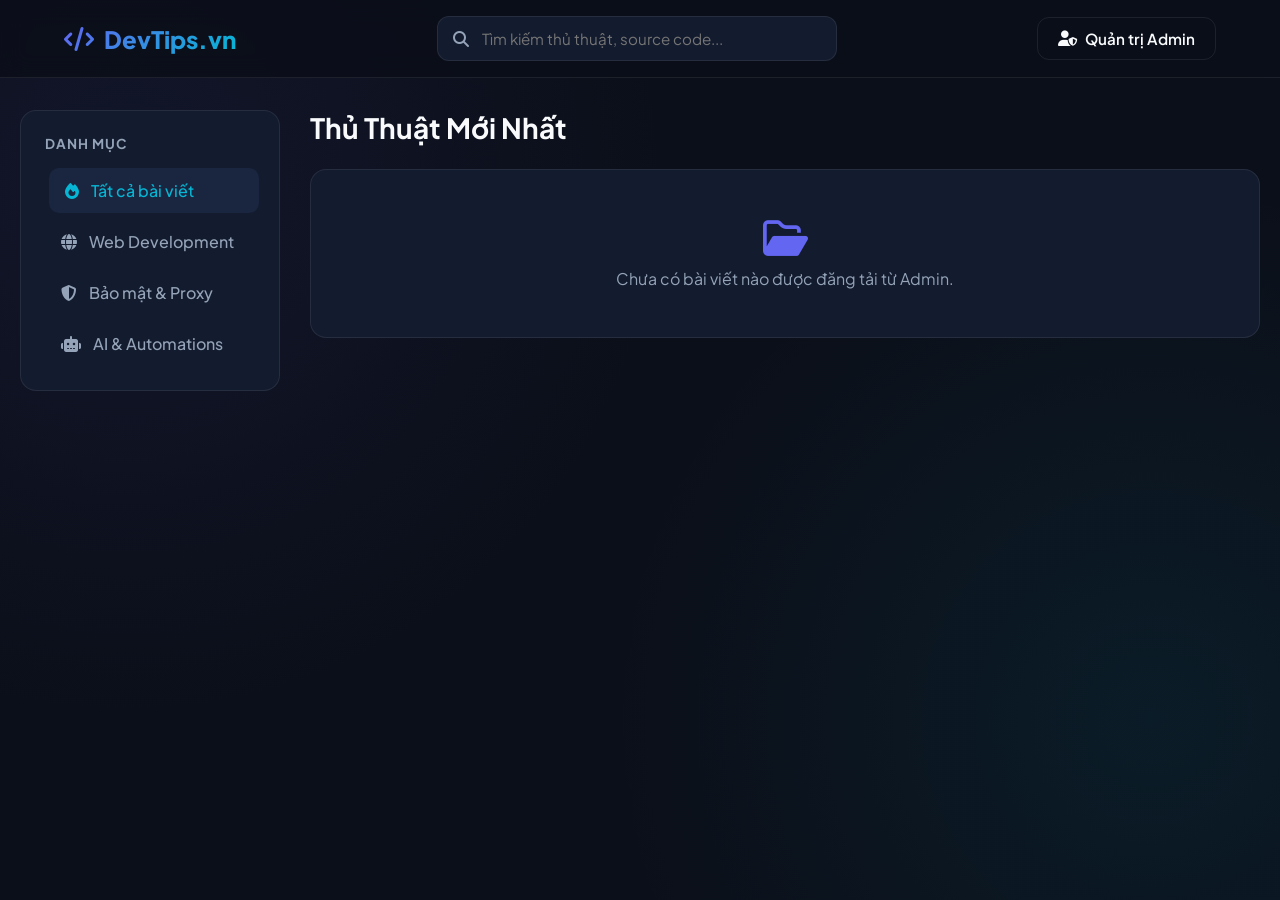
==== index.html @ 9ee3036c "Update index.html" ====
<!DOCTYPE html>
<html lang="vi">
<head>
    <meta charset="UTF-8">
    <meta name="viewport" content="width=device-width, initial-scale=1.0">
    <title>DevTips - Cộng Đồng Chia Sẻ Thủ Thuật & Code</title>
    <!-- Google Fonts -->
    <link href="https://fonts.googleapis.com/css2?family=Plus+Jakarta+Sans:wght@300;400;500;600;700;800&display=swap" rel="stylesheet">
    <!-- FontAwesome Icons -->
    <link rel="stylesheet" href="https://cdnjs.cloudflare.com/ajax/libs/font-awesome/6.4.0/css/all.min.css">
    
    <style>
        :root {
            --bg-color: #0b0f19;
            --surface-color: #131b2e;
            --surface-hover: #1a2540;
            --primary-color: #6366f1;
            --primary-hover: #4f46e5;
            --accent-color: #06b6d4;
            --text-main: #f8fafc;
            --text-muted: #94a3b8;
            --border-color: rgba(255, 255, 255, 0.08);
            --shadow-glow: 0 0 25px rgba(99, 102, 241, 0.2);
            --transition: all 0.3s cubic-bezier(0.4, 0, 0.2, 1);
        }

        * {
            margin: 0;
            padding: 0;
            box-sizing: border-box;
            font-family: 'Plus Jakarta Sans', sans-serif;
        }

        body {
            background-color: var(--bg-color);
            color: var(--text-main);
            min-height: 100vh;
            overflow-x: hidden;
            background-image: 
                radial-gradient(circle at 10% 20%, rgba(99, 102, 241, 0.08) 0%, transparent 40%),
                radial-gradient(circle at 90% 80%, rgba(6, 182, 212, 0.08) 0%, transparent 40%);
        }

        header {
            position: sticky;
            top: 0;
            z-index: 100;
            background: rgba(11, 15, 25, 0.85);
            backdrop-filter: blur(12px);
            border-bottom: 1px solid var(--border-color);
            padding: 1rem 5%;
            display: flex;
            justify-content: space-between;
            align-items: center;
        }

        .logo {
            display: flex;
            align-items: center;
            gap: 10px;
            font-size: 1.5rem;
            font-weight: 800;
            background: linear-gradient(135deg, var(--primary-color), var(--accent-color));
            -webkit-background-clip: text;
            -webkit-text-fill-color: transparent;
            text-decoration: none;
        }

        .search-bar {
            position: relative;
            width: 400px;
        }

        .search-bar input {
            width: 100%;
            background: var(--surface-color);
            border: 1px solid var(--border-color);
            padding: 0.75rem 1rem 0.75rem 2.75rem;
            border-radius: 12px;
            color: var(--text-main);
            font-size: 0.95rem;
            outline: none;
            transition: var(--transition);
        }

        .search-bar input:focus {
            border-color: var(--primary-color);
            box-shadow: var(--shadow-glow);
        }

        .search-bar i {
            position: absolute;
            left: 1rem;
            top: 50%;
            transform: translateY(-50%);
            color: var(--text-muted);
        }

        .nav-actions {
            display: flex;
            gap: 15px;
            align-items: center;
        }

        .btn {
            display: inline-flex;
            align-items: center;
            gap: 8px;
            padding: 0.7rem 1.25rem;
            border-radius: 12px;
            font-weight: 600;
            font-size: 0.95rem;
            cursor: pointer;
            border: none;
            transition: var(--transition);
            text-decoration: none;
        }

        .btn-primary {
            background: linear-gradient(135deg, var(--primary-color), var(--primary-hover));
            color: white;
            box-shadow: 0 4px 15px rgba(99, 102, 241, 0.4);
        }

        .btn-primary:hover {
            transform: translateY(-2px);
            box-shadow: 0 6px 20px rgba(99, 102, 241, 0.6);
        }

        .btn-outline {
            background: transparent;
            border: 1px solid var(--border-color);
            color: var(--text-main);
        }

        .btn-outline:hover {
            background: var(--surface-hover);
            border-color: var(--text-muted);
        }

        .container {
            max-width: 1280px;
            margin: 2rem auto;
            padding: 0 20px;
            display: grid;
            grid-template-columns: 260px 1fr;
            gap: 30px;
        }

        @media (max-width: 900px) {
            .container { grid-template-columns: 1fr; }
            .sidebar, .search-bar { display: none; }
        }

        .sidebar {
            background: var(--surface-color);
            border: 1px solid var(--border-color);
            border-radius: 16px;
            padding: 1.5rem;
            height: fit-content;
            position: sticky;
            top: 5rem;
        }

        .sidebar h3 {
            font-size: 0.85rem;
            text-transform: uppercase;
            letter-spacing: 1px;
            color: var(--text-muted);
            margin-bottom: 1rem;
        }

        .category-list {
            list-style: none;
            display: flex;
            flex-direction: column;
            gap: 6px;
        }

        .category-item a {
            display: flex;
            align-items: center;
            gap: 12px;
            padding: 0.75rem 1rem;
            border-radius: 10px;
            color: var(--text-muted);
            text-decoration: none;
            font-weight: 500;
            transition: var(--transition);
        }

        .category-item a:hover, .category-item.active a {
            background: var(--surface-hover);
            color: var(--text-main);
            transform: translateX(4px);
        }

        .category-item.active a {
            color: var(--accent-color);
        }

        .feed-header h1 {
            font-size: 1.75rem;
            font-weight: 700;
            margin-bottom: 1.5rem;
        }

        .post-list {
            display: flex;
            flex-direction: column;
            gap: 16px;
        }

        .post-card {
            background: var(--surface-color);
            border: 1px solid var(--border-color);
            border-radius: 16px;
            padding: 1.5rem;
            cursor: pointer;
            transition: var(--transition);
            position: relative;
            overflow: hidden;
        }

        .post-card::before {
            content: '';
            position: absolute;
            left: 0;
            top: 0;
            height: 100%;
            width: 4px;
            background: var(--primary-color);
            opacity: 0;
            transition: var(--transition);
        }

        .post-card:hover {
            transform: translateY(-4px);
            border-color: rgba(99, 102, 241, 0.3);
            box-shadow: 0 10px 30px rgba(0, 0, 0, 0.3);
        }

        .post-card:hover::before { opacity: 1; }

        .post-meta {
            display: flex;
            align-items: center;
            gap: 12px;
            margin-bottom: 12px;
        }

        .author-avatar {
            width: 38px;
            height: 38px;
            border-radius: 50%;
            background: var(--surface-hover);
            display: flex;
            align-items: center;
            justify-content: center;
            color: var(--primary-color);
            font-weight: 700;
            border: 1px solid var(--border-color);
        }

        .author-info h4 { font-size: 0.95rem; font-weight: 600; }
        .post-time { font-size: 0.8rem; color: var(--text-muted); }

        .post-title {
            font-size: 1.25rem;
            font-weight: 700;
            margin-bottom: 8px;
            color: var(--text-main);
            transition: var(--transition);
        }

        .post-card:hover .post-title { color: var(--accent-color); }

        .post-snippet {
            color: var(--text-muted);
            font-size: 0.95rem;
            line-height: 1.6;
            margin-bottom: 1rem;
        }

        .post-tags {
            display: flex;
            gap: 8px;
            flex-wrap: wrap;
            margin-bottom: 1rem;
        }

        .tag {
            background: rgba(99, 102, 241, 0.1);
            color: var(--primary-color);
            padding: 4px 10px;
            border-radius: 6px;
            font-size: 0.8rem;
            font-weight: 600;
        }

        .post-stats {
            display: flex;
            gap: 20px;
            border-top: 1px solid var(--border-color);
            padding-top: 1rem;
            color: var(--text-muted);
            font-size: 0.9rem;
        }

        .post-stats span {
            display: flex;
            align-items: center;
            gap: 6px;
        }

        /* MODAL CHI TIẾT & BÌNH LUẬN */
        .modal-overlay {
            position: fixed;
            top: 0; left: 0; width: 100%; height: 100%;
            background: rgba(0, 0, 0, 0.7);
            backdrop-filter: blur(8px);
            display: flex;
            justify-content: center;
            align-items: center;
            z-index: 1000;
            opacity: 0; visibility: hidden;
            transition: all 0.3s ease;
        }

        .modal-overlay.active { opacity: 1; visibility: visible; }

        .modal-container {
            background: var(--surface-color);
            border: 1px solid var(--border-color);
            width: 90%; max-width: 700px;
            border-radius: 20px; padding: 2rem;
            transform: scale(0.9) translateY(20px);
            transition: all 0.3s cubic-bezier(0.175, 0.885, 0.32, 1.275);
            max-height: 90vh; overflow-y: auto;
            position: relative;
            box-shadow: 0 25px 50px rgba(0, 0, 0, 0.5);
        }

        .modal-overlay.active .modal-container { transform: scale(1) translateY(0); }

        .modal-close {
            position: absolute; top: 1.5rem; right: 1.5rem;
            background: var(--surface-hover); border: none;
            color: var(--text-muted); width: 36px; height: 36px;
            border-radius: 50%; cursor: pointer;
            display: flex; align-items: center; justify-content: center;
            font-size: 1.1rem; transition: var(--transition);
        }

        .modal-close:hover { background: #ef4444; color: white; }

        .modal-title { font-size: 1.5rem; font-weight: 700; margin-bottom: 1rem; }

        .modal-body-content {
            color: var(--text-muted);
            line-height: 1.8; margin: 1.5rem 0;
            font-size: 1rem; white-space: pre-line;
            border-bottom: 1px solid var(--border-color);
            padding-bottom: 1.5rem;
        }

        /* Nút thả tim & Thảo luận */
        .interaction-bar {
            display: flex;
            gap: 15px;
            align-items: center;
            margin-bottom: 1.5rem;
        }

        .btn-like {
            background: var(--bg-color);
            border: 1px solid var(--border-color);
            color: var(--text-muted);
            padding: 8px 16px;
            border-radius: 10px;
            cursor: pointer;
            font-weight: 600;
            display: flex;
            align-items: center;
            gap: 8px;
            transition: var(--transition);
        }

        .btn-like.liked {
            color: #ef4444;
            border-color: rgba(239, 68, 68, 0.3);
            background: rgba(239, 68, 68, 0.05);
        }

        .btn-like:hover { transform: scale(1.05); }

        .comments-section h4 { font-size: 1.1rem; margin-bottom: 1rem; }

        .comment-form {
            display: flex;
            flex-direction: column;
            gap: 10px;
            margin-bottom: 1.5rem;
        }

        .comment-form input, .comment-form textarea {
            background: var(--bg-color);
            border: 1px solid var(--border-color);
            padding: 0.75rem 1rem;
            border-radius: 10px;
            color: var(--text-main);
            font-size: 0.9rem;
            outline: none;
            transition: var(--transition);
        }

        .comment-form input:focus, .comment-form textarea:focus {
            border-color: var(--primary-color);
            box-shadow: var(--shadow-glow);
        }

        .comment-list {
            display: flex;
            flex-direction: column;
            gap: 10px;
            max-height: 250px;
            overflow-y: auto;
        }

        .comment-item {
            background: var(--bg-color);
            padding: 0.85rem 1rem;
            border-radius: 10px;
            border: 1px solid var(--border-color);
        }

        .comment-author {
            font-weight: 600;
            font-size: 0.85rem;
            color: var(--accent-color);
            margin-bottom: 4px;
        }

        .comment-text {
            font-size: 0.9rem;
            color: var(--text-muted);
        }

        .empty-state {
            text-align: center;
            padding: 3rem;
            color: var(--text-muted);
            background: var(--surface-color);
            border: 1px solid var(--border-color);
            border-radius: 16px;
        }
    </style>
</head>
<body>

    <!-- Header -->
    <header>
        <a href="index.html" class="logo">
            <i class="fa-solid fa-code"></i> DevTips.vn
        </a>
        <div class="search-bar">
            <i class="fa-solid fa-magnifying-glass"></i>
            <input type="text" id="searchInput" placeholder="Tìm kiếm thủ thuật, source code...">
        </div>
        <div class="nav-actions">
            <a href="admin.html" class="btn btn-outline"><i class="fa-solid fa-user-shield"></i> Quản trị Admin</a>
        </div>
    </header>

    <!-- Main Container -->
    <div class="container">
        <aside class="sidebar">
            <h3>Danh mục</h3>
            <ul class="category-list">
                <li class="category-item active"><a href="#"><i class="fa-solid fa-fire"></i> Tất cả bài viết</a></li>
                <li class="category-item"><a href="#"><i class="fa-solid fa-globe"></i> Web Development</a></li>
                <li class="category-item"><a href="#"><i class="fa-solid fa-shield-halved"></i> Bảo mật & Proxy</a></li>
                <li class="category-item"><a href="#"><i class="fa-solid fa-robot"></i> AI & Automations</a></li>
            </ul>
        </aside>

        <main class="feed">
            <div class="feed-header">
                <h1>Thủ Thuật Mới Nhất</h1>
            </div>
            <div class="post-list" id="postList"></div>
        </main>
    </div>

    <!-- Modal Chi Tiết Bài Viết & Bình Luận / Thả Tim -->
    <div class="modal-overlay" id="detailModal">
        <div class="modal-container">
            <button class="modal-close" onclick="closeDetailModal()"><i class="fa-solid fa-xmark"></i></button>
            <h2 class="modal-title" id="detailTitle"></h2>
            <div class="post-meta">
                <div class="author-avatar"><i class="fa-solid fa-user"></i></div>
                <div class="author-info">
                    <h4 id="detailAuthor"></h4>
                    <span class="post-time" id="detailTime"></span>
                </div>
            </div>

            <div class="modal-body-content" id="detailContent"></div>

            <!-- Tương tác: Thả tim -->
            <div class="interaction-bar">
                <button class="btn-like" id="btnLikePost" onclick="toggleLikeCurrentPost()">
                    <i class="fa-solid fa-heart"></i> <span id="likeCountText">0</span> Thích
                </button>
            </div>

            <!-- Khu vực Bình luận ẩn danh -->
            <div class="comments-section">
                <h4>Thảo luận cộng đồng</h4>
                <form class="comment-form" id="commentForm">
                    <input type="text" id="commentAuthorInput" placeholder="Tên của bạn (Để trống sẽ là Ẩn danh)...">
                    <textarea id="commentContentInput" placeholder="Viết bình luận của bạn..." rows="2" required></textarea>
                    <button type="submit" class="btn btn-primary" style="align-self: flex-end; padding: 6px 16px; font-size: 0.85rem;">Gửi bình luận</button>
                </form>

                <div class="comment-list" id="commentList"></div>
            </div>
        </div>
    </div>

    <!-- Script Xử Lý Giao Diện, Tim & Bình Luận -->
    <script>
        const postListEl = document.getElementById('postList');
        const detailModal = document.getElementById('detailModal');
        let currentOpenPostId = null;

        let posts = JSON.parse(localStorage.getItem('devtips_posts')) || [];

        function renderHomePage() {
            postListEl.innerHTML = '';

            if (posts.length === 0) {
                postListEl.innerHTML = `
                    <div class="empty-state">
                        <i class="fa-regular fa-folder-open" style="font-size: 2.5rem; margin-bottom: 10px; color: var(--primary-color);"></i>
                        <p>Chưa có bài viết nào được đăng tải từ Admin.</p>
                    </div>
                `;
                return;
            }

            posts.forEach(post => {
                const card = document.createElement('div');
                card.className = 'post-card';
                card.onclick = () => openDetailModal(post.id);
                
                const commentCount = post.comments ? post.comments.length : 0;
                const likesCount = post.likes || 0;

                card.innerHTML = `
                    <div class="post-meta">
                        <div class="author-avatar"><i class="fa-solid fa-user"></i></div>
                        <div class="author-info">
                            <h4>${post.author}</h4>
                            <span class="post-time">${post.time}</span>
                        </div>
                    </div>
                    <h2 class="post-title">${post.title}</h2>
                    <p class="post-snippet">${post.snippet}</p>
                    <div class="post-tags">
                        <span class="tag">${post.category}</span>
                    </div>
                    <div class="post-stats">
                        <span><i class="fa-solid fa-heart" style="color: ${post.likedByMe ? '#ef4444' : 'inherit'}"></i> ${likesCount} thích</span>
                        <span><i class="fa-regular fa-comment"></i> ${commentCount} bình luận</span>
                    </div>
                `;
                postListEl.appendChild(card);
            });
        }

        function openDetailModal(postId) {
            currentOpenPostId = postId;
            const post = posts.find(p => p.id === postId);
            if (!post) return;

            document.getElementById('detailTitle').innerText = post.title;
            document.getElementById('detailAuthor').innerText = post.author;
            document.getElementById('detailTime').innerText = post.time;
            document.getElementById('detailContent').innerText = post.content;

            updateLikeButtonUI(post);
            renderComments(post);

            detailModal.classList.add('active');
        }

        function closeDetailModal() {
            detailModal.classList.remove('active');
            currentOpenPostId = null;
        }

        // Thả tim bài viết
        function toggleLikeCurrentPost() {
            const post = posts.find(p => p.id === currentOpenPostId);
            if (!post) return;

            if (!post.likes) post.likes = 0;
            if (post.likedByMe) {
                post.likes -= 1;
                post.likedByMe = false;
            } else {
                post.likes += 1;
                post.likedByMe = true;
            }

            localStorage.setItem('devtips_posts', JSON.stringify(posts));
            updateLikeButtonUI(post);
            renderHomePage();
        }

        function updateLikeButtonUI(post) {
            const btnLike = document.getElementById('btnLikePost');
            const likeCountText = document.getElementById('likeCountText');
            likeCountText.innerText = post.likes || 0;
            if (post.likedByMe) {
                btnLike.classList.add('liked');
            } else {
                btnLike.classList.remove('liked');
            }
        }

        // Gửi bình luận ẩn danh
        document.getElementById('commentForm').addEventListener('submit', function(e) {
            e.preventDefault();
            const authorInput = document.getElementById('commentAuthorInput').value.trim();
            const contentInput = document.getElementById('commentContentInput').value.trim();

            const authorName = authorInput === '' ? 'Ẩn danh' : authorInput;

            const post = posts.find(p => p.id === currentOpenPostId);
            if (!post) return;

            if (!post.comments) post.comments = [];
            post.comments.push({
                author: authorName,
                text: contentInput,
                time: 'Vừa xong'
            });

            localStorage.setItem('devtips_posts', JSON.stringify(posts));
            renderComments(post);
            renderHomePage();
            
            document.getElementById('commentContentInput').value = '';
            document.getElementById('commentAuthorInput').value = '';
        });

        function renderComments(post) {
            const commentListEl = document.getElementById('commentList');
            commentListEl.innerHTML = '';

            if (!post.comments || post.comments.length === 0) {
                commentListEl.innerHTML = '<p style="font-size: 0.85rem; color: var(--text-muted); text-align: center;">Chưa có bình luận nào. Hãy là người đầu tiên thảo luận!</p>';
                return;
            }

            post.comments.slice().reverse().forEach(c => {
                commentListEl.innerHTML += `
                    <div class="comment-item">
                        <div class="comment-author">${c.author} <span style="font-weight: 400; color: var(--text-muted); font-size: 0.75rem;">• ${c.time}</span></div>
                        <div class="comment-text">${c.text}</div>
                    </div>
                `;
            });
        }

        window.addEventListener('click', (e) => {
            if (e.target.classList.contains('modal-overlay')) {
                closeDetailModal();
            }
        });

        // Tìm kiếm nhanh bài viết
        document.getElementById('searchInput').addEventListener('input', function(e) {
            const keyword = e.target.value.toLowerCase();
            const cards = document.querySelectorAll('.post-card');
            cards.forEach(card => {
                const title = card.querySelector('.post-title').innerText.toLowerCase();
                const snippet = card.querySelector('.post-snippet').innerText.toLowerCase();
                if(title.includes(keyword) || snippet.includes(keyword)) {
                    card.style.display = 'block';
                } else {
                    card.style.display = 'none';
                }
            });
        });

        renderHomePage();
    </script>
</body>
</html>
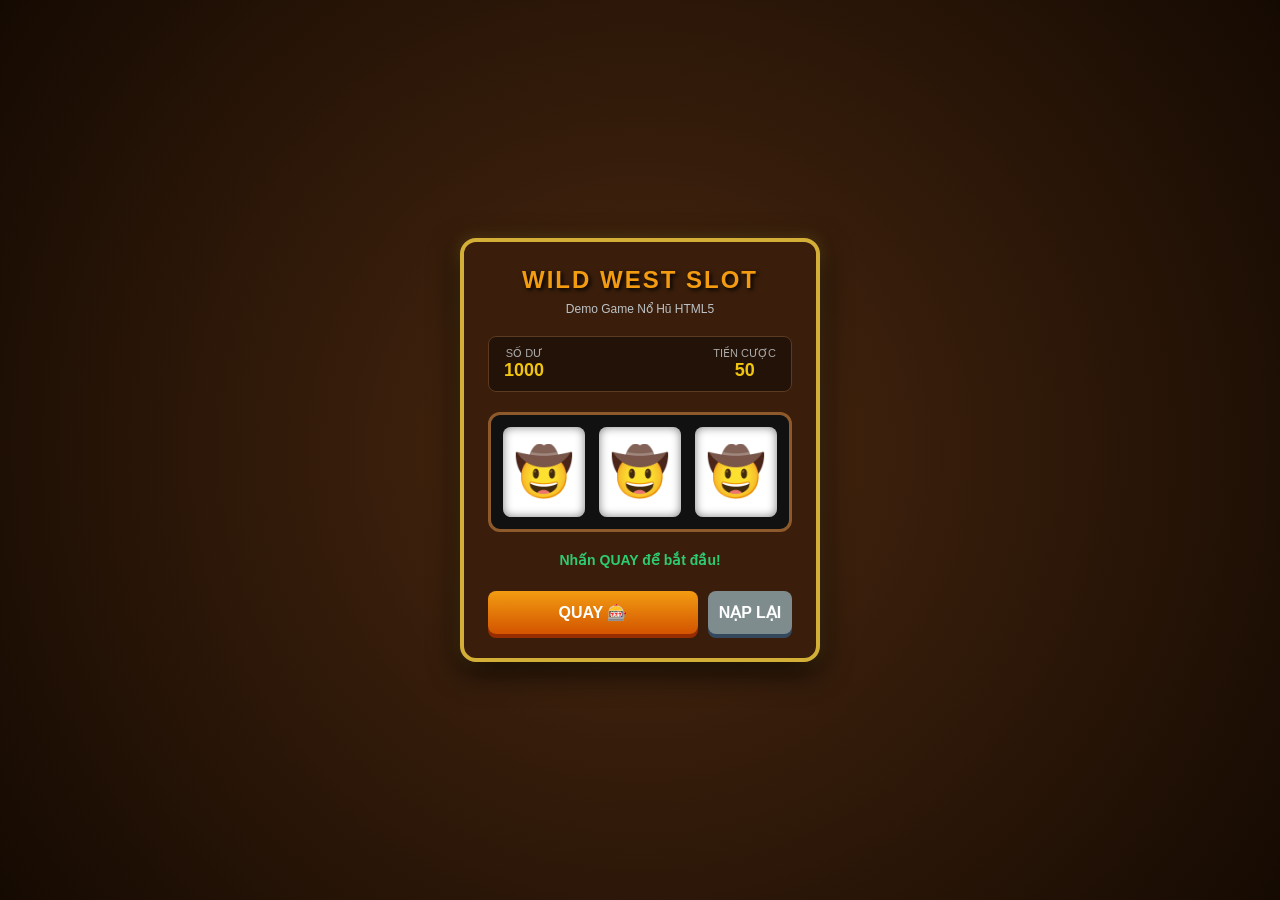
==== commit 0b3c23cb: "Update index.html" ====
--- a/index.html
+++ b/index.html
@@ -1,702 +1,301 @@
 <!DOCTYPE html>
 <html lang="vi">
 <head>
-    <meta charset="UTF-8">
-    <meta name="viewport" content="width=device-width, initial-scale=1.0">
-    <title>DevTips - Cộng Đồng Chia Sẻ Thủ Thuật & Code</title>
-    <!-- Google Fonts -->
-    <link href="https://fonts.googleapis.com/css2?family=Plus+Jakarta+Sans:wght@300;400;500;600;700;800&display=swap" rel="stylesheet">
-    <!-- FontAwesome Icons -->
-    <link rel="stylesheet" href="https://cdnjs.cloudflare.com/ajax/libs/font-awesome/6.4.0/css/all.min.css">
-    
-    <style>
-        :root {
-            --bg-color: #0b0f19;
-            --surface-color: #131b2e;
-            --surface-hover: #1a2540;
-            --primary-color: #6366f1;
-            --primary-hover: #4f46e5;
-            --accent-color: #06b6d4;
-            --text-main: #f8fafc;
-            --text-muted: #94a3b8;
-            --border-color: rgba(255, 255, 255, 0.08);
-            --shadow-glow: 0 0 25px rgba(99, 102, 241, 0.2);
-            --transition: all 0.3s cubic-bezier(0.4, 0, 0.2, 1);
-        }
-
-        * {
-            margin: 0;
-            padding: 0;
-            box-sizing: border-box;
-            font-family: 'Plus Jakarta Sans', sans-serif;
-        }
-
-        body {
-            background-color: var(--bg-color);
-            color: var(--text-main);
-            min-height: 100vh;
-            overflow-x: hidden;
-            background-image: 
-                radial-gradient(circle at 10% 20%, rgba(99, 102, 241, 0.08) 0%, transparent 40%),
-                radial-gradient(circle at 90% 80%, rgba(6, 182, 212, 0.08) 0%, transparent 40%);
-        }
-
-        header {
-            position: sticky;
-            top: 0;
-            z-index: 100;
-            background: rgba(11, 15, 25, 0.85);
-            backdrop-filter: blur(12px);
-            border-bottom: 1px solid var(--border-color);
-            padding: 1rem 5%;
-            display: flex;
-            justify-content: space-between;
-            align-items: center;
-        }
-
-        .logo {
-            display: flex;
-            align-items: center;
-            gap: 10px;
-            font-size: 1.5rem;
-            font-weight: 800;
-            background: linear-gradient(135deg, var(--primary-color), var(--accent-color));
-            -webkit-background-clip: text;
-            -webkit-text-fill-color: transparent;
-            text-decoration: none;
-        }
-
-        .search-bar {
-            position: relative;
-            width: 400px;
-        }
-
-        .search-bar input {
-            width: 100%;
-            background: var(--surface-color);
-            border: 1px solid var(--border-color);
-            padding: 0.75rem 1rem 0.75rem 2.75rem;
-            border-radius: 12px;
-            color: var(--text-main);
-            font-size: 0.95rem;
-            outline: none;
-            transition: var(--transition);
-        }
-
-        .search-bar input:focus {
-            border-color: var(--primary-color);
-            box-shadow: var(--shadow-glow);
-        }
-
-        .search-bar i {
-            position: absolute;
-            left: 1rem;
-            top: 50%;
-            transform: translateY(-50%);
-            color: var(--text-muted);
-        }
-
-        .nav-actions {
-            display: flex;
-            gap: 15px;
-            align-items: center;
-        }
-
-        .btn {
-            display: inline-flex;
-            align-items: center;
-            gap: 8px;
-            padding: 0.7rem 1.25rem;
-            border-radius: 12px;
-            font-weight: 600;
-            font-size: 0.95rem;
-            cursor: pointer;
-            border: none;
-            transition: var(--transition);
-            text-decoration: none;
-        }
-
-        .btn-primary {
-            background: linear-gradient(135deg, var(--primary-color), var(--primary-hover));
-            color: white;
-            box-shadow: 0 4px 15px rgba(99, 102, 241, 0.4);
-        }
-
-        .btn-primary:hover {
-            transform: translateY(-2px);
-            box-shadow: 0 6px 20px rgba(99, 102, 241, 0.6);
-        }
-
-        .btn-outline {
-            background: transparent;
-            border: 1px solid var(--border-color);
-            color: var(--text-main);
-        }
-
-        .btn-outline:hover {
-            background: var(--surface-hover);
-            border-color: var(--text-muted);
-        }
-
-        .container {
-            max-width: 1280px;
-            margin: 2rem auto;
-            padding: 0 20px;
-            display: grid;
-            grid-template-columns: 260px 1fr;
-            gap: 30px;
-        }
-
-        @media (max-width: 900px) {
-            .container { grid-template-columns: 1fr; }
-            .sidebar, .search-bar { display: none; }
-        }
-
-        .sidebar {
-            background: var(--surface-color);
-            border: 1px solid var(--border-color);
-            border-radius: 16px;
-            padding: 1.5rem;
-            height: fit-content;
-            position: sticky;
-            top: 5rem;
-        }
-
-        .sidebar h3 {
-            font-size: 0.85rem;
-            text-transform: uppercase;
-            letter-spacing: 1px;
-            color: var(--text-muted);
-            margin-bottom: 1rem;
-        }
-
-        .category-list {
-            list-style: none;
-            display: flex;
-            flex-direction: column;
-            gap: 6px;
-        }
-
-        .category-item a {
-            display: flex;
-            align-items: center;
-            gap: 12px;
-            padding: 0.75rem 1rem;
-            border-radius: 10px;
-            color: var(--text-muted);
-            text-decoration: none;
-            font-weight: 500;
-            transition: var(--transition);
-        }
-
-        .category-item a:hover, .category-item.active a {
-            background: var(--surface-hover);
-            color: var(--text-main);
-            transform: translateX(4px);
-        }
-
-        .category-item.active a {
-            color: var(--accent-color);
-        }
-
-        .feed-header h1 {
-            font-size: 1.75rem;
-            font-weight: 700;
-            margin-bottom: 1.5rem;
-        }
-
-        .post-list {
-            display: flex;
-            flex-direction: column;
-            gap: 16px;
-        }
-
-        .post-card {
-            background: var(--surface-color);
-            border: 1px solid var(--border-color);
-            border-radius: 16px;
-            padding: 1.5rem;
-            cursor: pointer;
-            transition: var(--transition);
-            position: relative;
-            overflow: hidden;
-        }
-
-        .post-card::before {
-            content: '';
-            position: absolute;
-            left: 0;
-            top: 0;
-            height: 100%;
-            width: 4px;
-            background: var(--primary-color);
-            opacity: 0;
-            transition: var(--transition);
-        }
-
-        .post-card:hover {
-            transform: translateY(-4px);
-            border-color: rgba(99, 102, 241, 0.3);
-            box-shadow: 0 10px 30px rgba(0, 0, 0, 0.3);
-        }
-
-        .post-card:hover::before { opacity: 1; }
-
-        .post-meta {
-            display: flex;
-            align-items: center;
-            gap: 12px;
-            margin-bottom: 12px;
-        }
-
-        .author-avatar {
-            width: 38px;
-            height: 38px;
-            border-radius: 50%;
-            background: var(--surface-hover);
-            display: flex;
-            align-items: center;
-            justify-content: center;
-            color: var(--primary-color);
-            font-weight: 700;
-            border: 1px solid var(--border-color);
-        }
-
-        .author-info h4 { font-size: 0.95rem; font-weight: 600; }
-        .post-time { font-size: 0.8rem; color: var(--text-muted); }
-
-        .post-title {
-            font-size: 1.25rem;
-            font-weight: 700;
-            margin-bottom: 8px;
-            color: var(--text-main);
-            transition: var(--transition);
-        }
-
-        .post-card:hover .post-title { color: var(--accent-color); }
-
-        .post-snippet {
-            color: var(--text-muted);
-            font-size: 0.95rem;
-            line-height: 1.6;
-            margin-bottom: 1rem;
-        }
-
-        .post-tags {
-            display: flex;
-            gap: 8px;
-            flex-wrap: wrap;
-            margin-bottom: 1rem;
-        }
-
-        .tag {
-            background: rgba(99, 102, 241, 0.1);
-            color: var(--primary-color);
-            padding: 4px 10px;
-            border-radius: 6px;
-            font-size: 0.8rem;
-            font-weight: 600;
-        }
-
-        .post-stats {
-            display: flex;
-            gap: 20px;
-            border-top: 1px solid var(--border-color);
-            padding-top: 1rem;
-            color: var(--text-muted);
-            font-size: 0.9rem;
-        }
-
-        .post-stats span {
-            display: flex;
-            align-items: center;
-            gap: 6px;
-        }
-
-        /* MODAL CHI TIẾT & BÌNH LUẬN */
-        .modal-overlay {
-            position: fixed;
-            top: 0; left: 0; width: 100%; height: 100%;
-            background: rgba(0, 0, 0, 0.7);
-            backdrop-filter: blur(8px);
-            display: flex;
-            justify-content: center;
-            align-items: center;
-            z-index: 1000;
-            opacity: 0; visibility: hidden;
-            transition: all 0.3s ease;
-        }
-
-        .modal-overlay.active { opacity: 1; visibility: visible; }
-
-        .modal-container {
-            background: var(--surface-color);
-            border: 1px solid var(--border-color);
-            width: 90%; max-width: 700px;
-            border-radius: 20px; padding: 2rem;
-            transform: scale(0.9) translateY(20px);
-            transition: all 0.3s cubic-bezier(0.175, 0.885, 0.32, 1.275);
-            max-height: 90vh; overflow-y: auto;
-            position: relative;
-            box-shadow: 0 25px 50px rgba(0, 0, 0, 0.5);
-        }
-
-        .modal-overlay.active .modal-container { transform: scale(1) translateY(0); }
-
-        .modal-close {
-            position: absolute; top: 1.5rem; right: 1.5rem;
-            background: var(--surface-hover); border: none;
-            color: var(--text-muted); width: 36px; height: 36px;
-            border-radius: 50%; cursor: pointer;
-            display: flex; align-items: center; justify-content: center;
-            font-size: 1.1rem; transition: var(--transition);
-        }
-
-        .modal-close:hover { background: #ef4444; color: white; }
-
-        .modal-title { font-size: 1.5rem; font-weight: 700; margin-bottom: 1rem; }
-
-        .modal-body-content {
-            color: var(--text-muted);
-            line-height: 1.8; margin: 1.5rem 0;
-            font-size: 1rem; white-space: pre-line;
-            border-bottom: 1px solid var(--border-color);
-            padding-bottom: 1.5rem;
-        }
-
-        /* Nút thả tim & Thảo luận */
-        .interaction-bar {
-            display: flex;
-            gap: 15px;
-            align-items: center;
-            margin-bottom: 1.5rem;
-        }
-
-        .btn-like {
-            background: var(--bg-color);
-            border: 1px solid var(--border-color);
-            color: var(--text-muted);
-            padding: 8px 16px;
-            border-radius: 10px;
-            cursor: pointer;
-            font-weight: 600;
-            display: flex;
-            align-items: center;
-            gap: 8px;
-            transition: var(--transition);
-        }
-
-        .btn-like.liked {
-            color: #ef4444;
-            border-color: rgba(239, 68, 68, 0.3);
-            background: rgba(239, 68, 68, 0.05);
-        }
-
-        .btn-like:hover { transform: scale(1.05); }
-
-        .comments-section h4 { font-size: 1.1rem; margin-bottom: 1rem; }
-
-        .comment-form {
-            display: flex;
-            flex-direction: column;
-            gap: 10px;
-            margin-bottom: 1.5rem;
-        }
-
-        .comment-form input, .comment-form textarea {
-            background: var(--bg-color);
-            border: 1px solid var(--border-color);
-            padding: 0.75rem 1rem;
-            border-radius: 10px;
-            color: var(--text-main);
-            font-size: 0.9rem;
-            outline: none;
-            transition: var(--transition);
-        }
-
-        .comment-form input:focus, .comment-form textarea:focus {
-            border-color: var(--primary-color);
-            box-shadow: var(--shadow-glow);
-        }
-
-        .comment-list {
-            display: flex;
-            flex-direction: column;
-            gap: 10px;
-            max-height: 250px;
-            overflow-y: auto;
-        }
-
-        .comment-item {
-            background: var(--bg-color);
-            padding: 0.85rem 1rem;
-            border-radius: 10px;
-            border: 1px solid var(--border-color);
-        }
-
-        .comment-author {
-            font-weight: 600;
-            font-size: 0.85rem;
-            color: var(--accent-color);
-            margin-bottom: 4px;
-        }
-
-        .comment-text {
-            font-size: 0.9rem;
-            color: var(--text-muted);
-        }
-
-        .empty-state {
-            text-align: center;
-            padding: 3rem;
-            color: var(--text-muted);
-            background: var(--surface-color);
-            border: 1px solid var(--border-color);
-            border-radius: 16px;
-        }
-    </style>
+  <meta charset="UTF-8">
+  <meta name="viewport" content="width=device-width, initial-scale=1.0">
+  <title>Wild West Slot Machine Demo</title>
+  <style>
+    * {
+      box-sizing: border-box;
+      margin: 0;
+      padding: 0;
+    }
+
+    body {
+      background: #2b1704;
+      background: radial-gradient(circle, #4a2810 0%, #150a02 100%);
+      font-family: 'Segoe UI', Tahoma, Geneva, Verdana, sans-serif;
+      color: #fff;
+      display: flex;
+      justify-content: center;
+      align-items: center;
+      min-height: 100vh;
+    }
+
+    .game-container {
+      background: #3a1e0b;
+      border: 4px solid #d4af37;
+      border-radius: 16px;
+      padding: 24px;
+      width: 360px;
+      text-align: center;
+      box-shadow: 0 10px 30px rgba(0, 0, 0, 0.8), 0 0 15px rgba(212, 175, 55, 0.3);
+    }
+
+    h1 {
+      color: #f39c12;
+      font-size: 24px;
+      margin-bottom: 8px;
+      text-transform: uppercase;
+      letter-spacing: 2px;
+      text-shadow: 2px 2px 4px #000;
+    }
+
+    .subtitle {
+      font-size: 12px;
+      color: #bdc3c7;
+      margin-bottom: 20px;
+    }
+
+    .dashboard {
+      display: flex;
+      justify-content: space-between;
+      background: rgba(0, 0, 0, 0.4);
+      padding: 10px 15px;
+      border-radius: 8px;
+      margin-bottom: 20px;
+      border: 1px solid #5c3a21;
+    }
+
+    .stat-box {
+      display: flex;
+      flex-direction: column;
+    }
+
+    .stat-label {
+      font-size: 11px;
+      color: #aaa;
+      text-transform: uppercase;
+    }
+
+    .stat-value {
+      font-size: 18px;
+      font-weight: bold;
+      color: #f1c40f;
+    }
+
+    .reels-wrapper {
+      display: flex;
+      justify-content: space-between;
+      background: #111;
+      padding: 12px;
+      border-radius: 12px;
+      border: 3px solid #8e5a2b;
+      margin-bottom: 20px;
+      position: relative;
+      overflow: hidden;
+    }
+
+    .reel {
+      width: 30%;
+      height: 90px;
+      background: #fff;
+      border-radius: 8px;
+      display: flex;
+      justify-content: center;
+      align-items: center;
+      font-size: 48px;
+      box-shadow: inset 0 0 10px rgba(0, 0, 0, 0.5);
+      user-select: none;
+      transition: transform 0.1s ease-in-out;
+    }
+
+    .reel.spinning {
+      filter: blur(2px);
+    }
+
+    .message {
+      height: 24px;
+      font-size: 14px;
+      font-weight: bold;
+      margin-bottom: 15px;
+      color: #2ecc71;
+    }
+
+    .controls {
+      display: flex;
+      gap: 10px;
+    }
+
+    button {
+      flex: 1;
+      padding: 12px 0;
+      font-size: 16px;
+      font-weight: bold;
+      border: none;
+      border-radius: 8px;
+      cursor: pointer;
+      text-transform: uppercase;
+      transition: all 0.2s ease;
+    }
+
+    .btn-spin {
+      background: linear-gradient(180deg, #f39c12 0%, #d35400 100%);
+      color: #fff;
+      box-shadow: 0 4px 0 #962d00;
+    }
+
+    .btn-spin:active {
+      transform: translateY(4px);
+      box-shadow: 0 0 0 #962d00;
+    }
+
+    .btn-spin:disabled {
+      background: #7f8c8d;
+      box-shadow: none;
+      cursor: not-allowed;
+    }
+
+    .btn-reset {
+      flex: 0.4;
+      background: #7f8c8d;
+      color: #fff;
+      box-shadow: 0 4px 0 #34495e;
+    }
+
+    .btn-reset:active {
+      transform: translateY(4px);
+      box-shadow: 0 0 0 #34495e;
+    }
+  </style>
 </head>
 <body>
 
-    <!-- Header -->
-    <header>
-        <a href="index.html" class="logo">
-            <i class="fa-solid fa-code"></i> DevTips.vn
-        </a>
-        <div class="search-bar">
-            <i class="fa-solid fa-magnifying-glass"></i>
-            <input type="text" id="searchInput" placeholder="Tìm kiếm thủ thuật, source code...">
-        </div>
-        <div class="nav-actions">
-            <a href="admin.html" class="btn btn-outline"><i class="fa-solid fa-user-shield"></i> Quản trị Admin</a>
-        </div>
-    </header>
-
-    <!-- Main Container -->
-    <div class="container">
-        <aside class="sidebar">
-            <h3>Danh mục</h3>
-            <ul class="category-list">
-                <li class="category-item active"><a href="#"><i class="fa-solid fa-fire"></i> Tất cả bài viết</a></li>
-                <li class="category-item"><a href="#"><i class="fa-solid fa-globe"></i> Web Development</a></li>
-                <li class="category-item"><a href="#"><i class="fa-solid fa-shield-halved"></i> Bảo mật & Proxy</a></li>
-                <li class="category-item"><a href="#"><i class="fa-solid fa-robot"></i> AI & Automations</a></li>
-            </ul>
-        </aside>
-
-        <main class="feed">
-            <div class="feed-header">
-                <h1>Thủ Thuật Mới Nhất</h1>
-            </div>
-            <div class="post-list" id="postList"></div>
-        </main>
+  <div class="game-container">
+    <h1>WILD WEST SLOT</h1>
+    <div class="subtitle">Demo Game Nổ Hũ HTML5</div>
+
+    <div class="dashboard">
+      <div class="stat-box">
+        <span class="stat-label">Số Dư</span>
+        <span class="stat-value" id="balance">1000</span>
+      </div>
+      <div class="stat-box">
+        <span class="stat-label">Tiền Cược</span>
+        <span class="stat-value" id="bet">50</span>
+      </div>
     </div>
 
-    <!-- Modal Chi Tiết Bài Viết & Bình Luận / Thả Tim -->
-    <div class="modal-overlay" id="detailModal">
-        <div class="modal-container">
-            <button class="modal-close" onclick="closeDetailModal()"><i class="fa-solid fa-xmark"></i></button>
-            <h2 class="modal-title" id="detailTitle"></h2>
-            <div class="post-meta">
-                <div class="author-avatar"><i class="fa-solid fa-user"></i></div>
-                <div class="author-info">
-                    <h4 id="detailAuthor"></h4>
-                    <span class="post-time" id="detailTime"></span>
-                </div>
-            </div>
-
-            <div class="modal-body-content" id="detailContent"></div>
-
-            <!-- Tương tác: Thả tim -->
-            <div class="interaction-bar">
-                <button class="btn-like" id="btnLikePost" onclick="toggleLikeCurrentPost()">
-                    <i class="fa-solid fa-heart"></i> <span id="likeCountText">0</span> Thích
-                </button>
-            </div>
-
-            <!-- Khu vực Bình luận ẩn danh -->
-            <div class="comments-section">
-                <h4>Thảo luận cộng đồng</h4>
-                <form class="comment-form" id="commentForm">
-                    <input type="text" id="commentAuthorInput" placeholder="Tên của bạn (Để trống sẽ là Ẩn danh)...">
-                    <textarea id="commentContentInput" placeholder="Viết bình luận của bạn..." rows="2" required></textarea>
-                    <button type="submit" class="btn btn-primary" style="align-self: flex-end; padding: 6px 16px; font-size: 0.85rem;">Gửi bình luận</button>
-                </form>
-
-                <div class="comment-list" id="commentList"></div>
-            </div>
-        </div>
+    <div class="reels-wrapper">
+      <div class="reel" id="reel1">🤠</div>
+      <div class="reel" id="reel2">🤠</div>
+      <div class="reel" id="reel3">🤠</div>
     </div>
 
-    <!-- Script Xử Lý Giao Diện, Tim & Bình Luận -->
-    <script>
-        const postListEl = document.getElementById('postList');
-        const detailModal = document.getElementById('detailModal');
-        let currentOpenPostId = null;
-
-        let posts = JSON.parse(localStorage.getItem('devtips_posts')) || [];
-
-        function renderHomePage() {
-            postListEl.innerHTML = '';
-
-            if (posts.length === 0) {
-                postListEl.innerHTML = `
-                    <div class="empty-state">
-                        <i class="fa-regular fa-folder-open" style="font-size: 2.5rem; margin-bottom: 10px; color: var(--primary-color);"></i>
-                        <p>Chưa có bài viết nào được đăng tải từ Admin.</p>
-                    </div>
-                `;
-                return;
-            }
-
-            posts.forEach(post => {
-                const card = document.createElement('div');
-                card.className = 'post-card';
-                card.onclick = () => openDetailModal(post.id);
-                
-                const commentCount = post.comments ? post.comments.length : 0;
-                const likesCount = post.likes || 0;
-
-                card.innerHTML = `
-                    <div class="post-meta">
-                        <div class="author-avatar"><i class="fa-solid fa-user"></i></div>
-                        <div class="author-info">
-                            <h4>${post.author}</h4>
-                            <span class="post-time">${post.time}</span>
-                        </div>
-                    </div>
-                    <h2 class="post-title">${post.title}</h2>
-                    <p class="post-snippet">${post.snippet}</p>
-                    <div class="post-tags">
-                        <span class="tag">${post.category}</span>
-                    </div>
-                    <div class="post-stats">
-                        <span><i class="fa-solid fa-heart" style="color: ${post.likedByMe ? '#ef4444' : 'inherit'}"></i> ${likesCount} thích</span>
-                        <span><i class="fa-regular fa-comment"></i> ${commentCount} bình luận</span>
-                    </div>
-                `;
-                postListEl.appendChild(card);
-            });
+    <div class="message" id="message">Nhấn QUAY để bắt đầu!</div>
+
+    <div class="controls">
+      <button class="btn-spin" id="spinBtn" onclick="spin()">QUAY 🎰</button>
+      <button class="btn-reset" onclick="resetGame()">Nạp Lại</button>
+    </div>
+  </div>
+
+  <script>
+    const symbols = ['🤠', '⭐️', '🌵', '💰', '🪙'];
+    const BET_AMOUNT = 50;
+    
+    let balance = parseInt(localStorage.getItem('slot_balance')) || 1000;
+    let isSpinning = false;
+
+    const balanceEl = document.getElementById('balance');
+    const messageEl = document.getElementById('message');
+    const spinBtn = document.getElementById('spinBtn');
+    const reels = [
+      document.getElementById('reel1'),
+      document.getElementById('reel2'),
+      document.getElementById('reel3')
+    ];
+
+    function updateBalanceUI() {
+      balanceEl.innerText = balance;
+      localStorage.setItem('slot_balance', balance);
+    }
+
+    updateBalanceUI();
+
+    function getRandomSymbol() {
+      return symbols[Math.floor(Math.random() * symbols.length)];
+    }
+
+    function spin() {
+      if (isSpinning) return;
+      if (balance < BET_AMOUNT) {
+        messageEl.style.color = '#e74c3c';
+        messageEl.innerText = 'Bạn đã hết tiền! Nhấn Nạp Lại.';
+        return;
+      }
+
+      // Trừ tiền cược
+      balance -= BET_AMOUNT;
+      updateBalanceUI();
+      
+      isSpinning = true;
+      spinBtn.disabled = true;
+      messageEl.innerText = 'Đang quay...';
+      messageEl.style.color = '#f1c40f';
+
+      // Thêm hiệu ứng quay
+      reels.forEach(reel => reel.classList.add('spinning'));
+
+      let intervalCount = 0;
+      const spinInterval = setInterval(() => {
+        reels.forEach(reel => {
+          reel.innerText = getRandomSymbol();
+        });
+        intervalCount++;
+
+        if (intervalCount > 15) {
+          clearInterval(spinInterval);
+          stopSpin();
         }
-
-        function openDetailModal(postId) {
-            currentOpenPostId = postId;
-            const post = posts.find(p => p.id === postId);
-            if (!post) return;
-
-            document.getElementById('detailTitle').innerText = post.title;
-            document.getElementById('detailAuthor').innerText = post.author;
-            document.getElementById('detailTime').innerText = post.time;
-            document.getElementById('detailContent').innerText = post.content;
-
-            updateLikeButtonUI(post);
-            renderComments(post);
-
-            detailModal.classList.add('active');
-        }
-
-        function closeDetailModal() {
-            detailModal.classList.remove('active');
-            currentOpenPostId = null;
-        }
-
-        // Thả tim bài viết
-        function toggleLikeCurrentPost() {
-            const post = posts.find(p => p.id === currentOpenPostId);
-            if (!post) return;
-
-            if (!post.likes) post.likes = 0;
-            if (post.likedByMe) {
-                post.likes -= 1;
-                post.likedByMe = false;
-            } else {
-                post.likes += 1;
-                post.likedByMe = true;
-            }
-
-            localStorage.setItem('devtips_posts', JSON.stringify(posts));
-            updateLikeButtonUI(post);
-            renderHomePage();
-        }
-
-        function updateLikeButtonUI(post) {
-            const btnLike = document.getElementById('btnLikePost');
-            const likeCountText = document.getElementById('likeCountText');
-            likeCountText.innerText = post.likes || 0;
-            if (post.likedByMe) {
-                btnLike.classList.add('liked');
-            } else {
-                btnLike.classList.remove('liked');
-            }
-        }
-
-        // Gửi bình luận ẩn danh
-        document.getElementById('commentForm').addEventListener('submit', function(e) {
-            e.preventDefault();
-            const authorInput = document.getElementById('commentAuthorInput').value.trim();
-            const contentInput = document.getElementById('commentContentInput').value.trim();
-
-            const authorName = authorInput === '' ? 'Ẩn danh' : authorInput;
-
-            const post = posts.find(p => p.id === currentOpenPostId);
-            if (!post) return;
-
-            if (!post.comments) post.comments = [];
-            post.comments.push({
-                author: authorName,
-                text: contentInput,
-                time: 'Vừa xong'
-            });
-
-            localStorage.setItem('devtips_posts', JSON.stringify(posts));
-            renderComments(post);
-            renderHomePage();
-            
-            document.getElementById('commentContentInput').value = '';
-            document.getElementById('commentAuthorInput').value = '';
-        });
-
-        function renderComments(post) {
-            const commentListEl = document.getElementById('commentList');
-            commentListEl.innerHTML = '';
-
-            if (!post.comments || post.comments.length === 0) {
-                commentListEl.innerHTML = '<p style="font-size: 0.85rem; color: var(--text-muted); text-align: center;">Chưa có bình luận nào. Hãy là người đầu tiên thảo luận!</p>';
-                return;
-            }
-
-            post.comments.slice().reverse().forEach(c => {
-                commentListEl.innerHTML += `
-                    <div class="comment-item">
-                        <div class="comment-author">${c.author} <span style="font-weight: 400; color: var(--text-muted); font-size: 0.75rem;">• ${c.time}</span></div>
-                        <div class="comment-text">${c.text}</div>
-                    </div>
-                `;
-            });
-        }
-
-        window.addEventListener('click', (e) => {
-            if (e.target.classList.contains('modal-overlay')) {
-                closeDetailModal();
-            }
-        });
-
-        // Tìm kiếm nhanh bài viết
-        document.getElementById('searchInput').addEventListener('input', function(e) {
-            const keyword = e.target.value.toLowerCase();
-            const cards = document.querySelectorAll('.post-card');
-            cards.forEach(card => {
-                const title = card.querySelector('.post-title').innerText.toLowerCase();
-                const snippet = card.querySelector('.post-snippet').innerText.toLowerCase();
-                if(title.includes(keyword) || snippet.includes(keyword)) {
-                    card.style.display = 'block';
-                } else {
-                    card.style.display = 'none';
-                }
-            });
-        });
-
-        renderHomePage();
-    </script>
+      }, 80);
+    }
+
+    function stopSpin() {
+      const finalSymbols = [getRandomSymbol(), getRandomSymbol(), getRandomSymbol()];
+
+      reels.forEach((reel, index) => {
+        reel.classList.remove('spinning');
+        reel.innerText = finalSymbols[index];
+      });
+
+      checkWin(finalSymbols);
+      isSpinning = false;
+      spinBtn.disabled = false;
+    }
+
+    function checkWin(results) {
+      const [s1, s2, s3] = results;
+
+      if (s1 === s2 && s2 === s3) {
+        // Nổ hũ - 3 biểu tượng giống nhau
+        let winAmount = BET_AMOUNT * 10;
+        if (s1 === '🤠') winAmount = BET_AMOUNT * 20; // JackPot Cowboy
+
+        balance += winAmount;
+        messageEl.style.color = '#2ecc71';
+        messageEl.innerText = `🎉 THẮNG LỚN! +${winAmount} Xu!`;
+      } else if (s1 === s2 || s2 === s3 || s1 === s3) {
+        // Trúng 2 biểu tượng giống nhau
+        const winAmount = BET_AMOUNT * 2;
+        balance += winAmount;
+        messageEl.style.color = '#2ecc71';
+        messageEl.innerText = `👍 Trúng Nhỏ! +${winAmount} Xu!`;
+      } else {
+        messageEl.style.color = '#bdc3c7';
+        messageEl.innerText = 'Chúc bạn may mắn lần sau!';
+      }
+
+      updateBalanceUI();
+    }
+
+    function resetGame() {
+      if (isSpinning) return;
+      balance = 1000;
+      updateBalanceUI();
+      messageEl.style.color = '#2ecc71';
+      messageEl.innerText = 'Đã khôi phục 1000 Xu!';
+    }
+  </script>
 </body>
 </html>
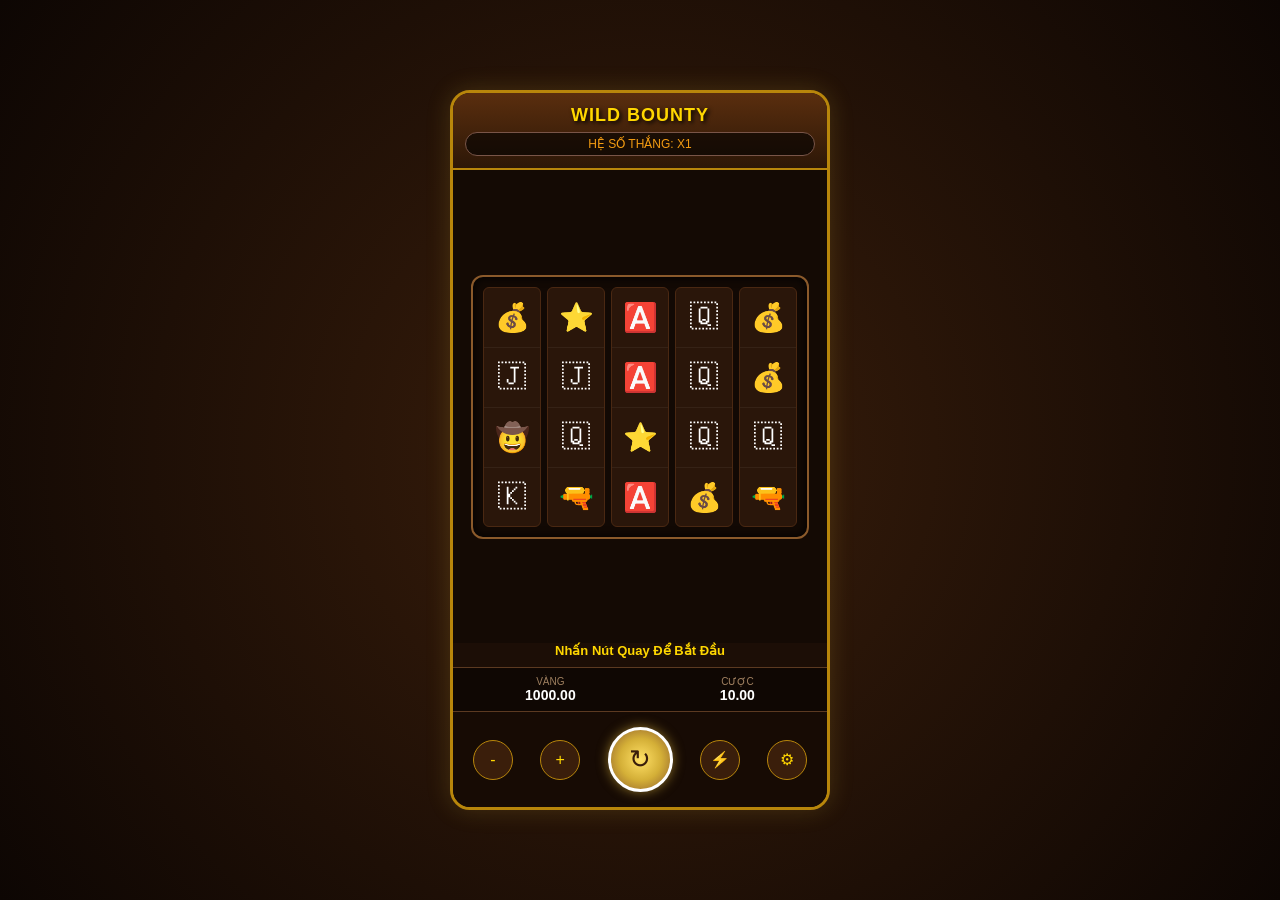
==== commit f4bed3a6: "Update index.html" ====
--- a/index.html
+++ b/index.html
@@ -3,18 +3,19 @@
 <head>
   <meta charset="UTF-8">
   <meta name="viewport" content="width=device-width, initial-scale=1.0">
-  <title>Wild West Slot Machine Demo</title>
+  <title>Wild Bounty Showdown - Demo Clone</title>
   <style>
     * {
       box-sizing: border-box;
       margin: 0;
       padding: 0;
+      user-select: none;
     }
 
     body {
-      background: #2b1704;
-      background: radial-gradient(circle, #4a2810 0%, #150a02 100%);
-      font-family: 'Segoe UI', Tahoma, Geneva, Verdana, sans-serif;
+      background-color: #0d0603;
+      background-image: radial-gradient(circle, #3a1e0b 0%, #0d0603 100%);
+      font-family: Arial, sans-serif;
       color: #fff;
       display: flex;
       justify-content: center;
@@ -22,280 +23,354 @@
       min-height: 100vh;
     }
 
-    .game-container {
-      background: #3a1e0b;
-      border: 4px solid #d4af37;
-      border-radius: 16px;
-      padding: 24px;
-      width: 360px;
+    /* Khung giả lập màn hình dọc giống di động */
+    .mobile-screen {
+      width: 100%;
+      max-width: 380px;
+      height: 720px;
+      background: #1c0e06;
+      border: 3px solid #b8860b;
+      border-radius: 20px;
+      display: flex;
+      flex-direction: column;
+      justify-content: space-between;
+      box-shadow: 0 0 25px rgba(212, 175, 55, 0.2);
+      overflow: hidden;
+      position: relative;
+    }
+
+    /* Header & Banner */
+    .header {
+      background: linear-gradient(180deg, #5a2e0e, #2d1707);
+      padding: 12px;
       text-align: center;
-      box-shadow: 0 10px 30px rgba(0, 0, 0, 0.8), 0 0 15px rgba(212, 175, 55, 0.3);
-    }
-
-    h1 {
-      color: #f39c12;
-      font-size: 24px;
-      margin-bottom: 8px;
-      text-transform: uppercase;
-      letter-spacing: 2px;
-      text-shadow: 2px 2px 4px #000;
-    }
-
-    .subtitle {
-      font-size: 12px;
-      color: #bdc3c7;
-      margin-bottom: 20px;
-    }
-
-    .dashboard {
-      display: flex;
-      justify-content: space-between;
-      background: rgba(0, 0, 0, 0.4);
-      padding: 10px 15px;
-      border-radius: 8px;
-      margin-bottom: 20px;
-      border: 1px solid #5c3a21;
-    }
-
-    .stat-box {
-      display: flex;
-      flex-direction: column;
-    }
-
-    .stat-label {
-      font-size: 11px;
-      color: #aaa;
-      text-transform: uppercase;
-    }
-
-    .stat-value {
+      border-bottom: 2px solid #b8860b;
+    }
+
+    .game-title {
       font-size: 18px;
       font-weight: bold;
-      color: #f1c40f;
-    }
-
-    .reels-wrapper {
-      display: flex;
-      justify-content: space-between;
-      background: #111;
-      padding: 12px;
+      color: #ffd700;
+      text-transform: uppercase;
+      letter-spacing: 1px;
+      text-shadow: 2px 2px 4px #000;
+    }
+
+    .multiplier-bar {
+      background: rgba(0, 0, 0, 0.6);
+      margin-top: 6px;
+      padding: 4px 10px;
       border-radius: 12px;
-      border: 3px solid #8e5a2b;
-      margin-bottom: 20px;
+      font-size: 12px;
+      color: #f39c12;
+      border: 1px solid #795548;
+    }
+
+    /* Slot Machine Grid */
+    .slot-container {
+      flex: 1;
+      display: flex;
+      justify-content: center;
+      align-items: center;
+      padding: 10px;
+      background: rgba(0,0,0,0.3);
+    }
+
+    .reels-board {
+      display: flex;
+      gap: 6px;
+      background: #120904;
+      padding: 10px;
+      border-radius: 12px;
+      border: 2px solid #8b5a2b;
+      box-shadow: inset 0 0 10px #000;
+    }
+
+    .reel {
+      width: 58px;
+      height: 240px;
+      background: #2a160a;
+      border-radius: 6px;
+      overflow: hidden;
+      border: 1px solid #4a2812;
       position: relative;
-      overflow: hidden;
-    }
-
-    .reel {
-      width: 30%;
-      height: 90px;
-      background: #fff;
-      border-radius: 8px;
-      display: flex;
-      justify-content: center;
-      align-items: center;
-      font-size: 48px;
-      box-shadow: inset 0 0 10px rgba(0, 0, 0, 0.5);
-      user-select: none;
-      transition: transform 0.1s ease-in-out;
-    }
-
-    .reel.spinning {
-      filter: blur(2px);
-    }
-
-    .message {
-      height: 24px;
+    }
+
+    .symbol-container {
+      display: flex;
+      flex-direction: column;
+      position: absolute;
+      top: 0;
+      width: 100%;
+      transition: transform 0.1s linear;
+    }
+
+    .symbol {
+      height: 60px;
+      display: flex;
+      justify-content: center;
+      align-items: center;
+      font-size: 28px;
+      border-bottom: 1px solid rgba(255,255,255,0.05);
+    }
+
+    /* Overlay kết quả & Thông báo */
+    .status-msg {
+      text-align: center;
+      font-size: 13px;
+      font-weight: bold;
+      color: #ffd700;
+      height: 20px;
+      margin-bottom: 4px;
+    }
+
+    /* Thanh Thống Kê Số Dư */
+    .dash-bar {
+      display: flex;
+      justify-content: space-around;
+      background: #0f0703;
+      padding: 8px 0;
+      border-top: 1px solid #5c3a21;
+      border-bottom: 1px solid #5c3a21;
+    }
+
+    .stat-item {
+      text-align: center;
+    }
+
+    .stat-label {
+      font-size: 10px;
+      color: #a08060;
+    }
+
+    .stat-val {
       font-size: 14px;
       font-weight: bold;
-      margin-bottom: 15px;
-      color: #2ecc71;
-    }
-
-    .controls {
-      display: flex;
-      gap: 10px;
-    }
-
-    button {
-      flex: 1;
-      padding: 12px 0;
+      color: #fff;
+    }
+
+    /* Bảng Điều Khiển Giống PG Soft */
+    .footer-controls {
+      background: #170b04;
+      padding: 15px 20px;
+      display: flex;
+      justify-content: space-between;
+      align-items: center;
+    }
+
+    .btn-circle {
+      width: 40px;
+      height: 40px;
+      border-radius: 50%;
+      background: #3a1e0b;
+      border: 1px solid #b8860b;
+      color: #ffd700;
       font-size: 16px;
-      font-weight: bold;
-      border: none;
-      border-radius: 8px;
+      display: flex;
+      justify-content: center;
+      align-items: center;
       cursor: pointer;
-      text-transform: uppercase;
-      transition: all 0.2s ease;
-    }
-
-    .btn-spin {
-      background: linear-gradient(180deg, #f39c12 0%, #d35400 100%);
-      color: #fff;
-      box-shadow: 0 4px 0 #962d00;
-    }
-
-    .btn-spin:active {
-      transform: translateY(4px);
-      box-shadow: 0 0 0 #962d00;
-    }
-
-    .btn-spin:disabled {
-      background: #7f8c8d;
-      box-shadow: none;
+    }
+
+    .btn-circle:active {
+      transform: scale(0.92);
+    }
+
+    .spin-btn {
+      width: 65px;
+      height: 65px;
+      border-radius: 50%;
+      background: radial-gradient(circle, #ffe066 0%, #d4af37 50%, #8b5a2b 100%);
+      border: 3px solid #fff;
+      box-shadow: 0 0 12px rgba(212, 175, 55, 0.6);
+      cursor: pointer;
+      display: flex;
+      justify-content: center;
+      align-items: center;
+      font-size: 26px;
+      color: #3a1e0b;
+    }
+
+    .spin-btn:active {
+      transform: scale(0.95);
+    }
+
+    .spin-btn:disabled {
+      filter: grayscale(0.8);
       cursor: not-allowed;
-    }
-
-    .btn-reset {
-      flex: 0.4;
-      background: #7f8c8d;
-      color: #fff;
-      box-shadow: 0 4px 0 #34495e;
-    }
-
-    .btn-reset:active {
-      transform: translateY(4px);
-      box-shadow: 0 0 0 #34495e;
     }
   </style>
 </head>
 <body>
 
-  <div class="game-container">
-    <h1>WILD WEST SLOT</h1>
-    <div class="subtitle">Demo Game Nổ Hũ HTML5</div>
-
-    <div class="dashboard">
-      <div class="stat-box">
-        <span class="stat-label">Số Dư</span>
-        <span class="stat-value" id="balance">1000</span>
-      </div>
-      <div class="stat-box">
-        <span class="stat-label">Tiền Cược</span>
-        <span class="stat-value" id="bet">50</span>
+  <div class="mobile-screen">
+    <!-- Header -->
+    <div class="header">
+      <div class="game-title">WILD BOUNTY</div>
+      <div class="multiplier-bar">HỆ SỐ THẮNG: <span id="multiplier">X1</span></div>
+    </div>
+
+    <!-- Khung Slot Machine -->
+    <div class="slot-container">
+      <div class="reels-board">
+        <div class="reel"><div class="symbol-container" id="reel0"></div></div>
+        <div class="reel"><div class="symbol-container" id="reel1"></div></div>
+        <div class="reel"><div class="symbol-container" id="reel2"></div></div>
+        <div class="reel"><div class="symbol-container" id="reel3"></div></div>
+        <div class="reel"><div class="symbol-container" id="reel4"></div></div>
       </div>
     </div>
 
-    <div class="reels-wrapper">
-      <div class="reel" id="reel1">🤠</div>
-      <div class="reel" id="reel2">🤠</div>
-      <div class="reel" id="reel3">🤠</div>
+    <!-- Thông báo & Dashboard -->
+    <div>
+      <div class="status-msg" id="statusMsg">Nhấn Nút Quay Để Bắt Đầu</div>
+      <div class="dash-bar">
+        <div class="stat-item">
+          <div class="stat-label">VÀNG</div>
+          <div class="stat-val" id="balance">1,000.00</div>
+        </div>
+        <div class="stat-item">
+          <div class="stat-label">CƯỢC</div>
+          <div class="stat-val" id="bet">10.00</div>
+        </div>
+      </div>
     </div>
 
-    <div class="message" id="message">Nhấn QUAY để bắt đầu!</div>
-
-    <div class="controls">
-      <button class="btn-spin" id="spinBtn" onclick="spin()">QUAY 🎰</button>
-      <button class="btn-reset" onclick="resetGame()">Nạp Lại</button>
+    <!-- Thanh Nút Bấm Chơi -->
+    <div class="footer-controls">
+      <button class="btn-circle" onclick="adjustBet(-5)">-</button>
+      <button class="btn-circle" onclick="adjustBet(5)">+</button>
+      <button class="spin-btn" id="spinBtn" onclick="startSpin()">↻</button>
+      <button class="btn-circle">⚡</button>
+      <button class="btn-circle" onclick="resetMoney()">⚙</button>
     </div>
   </div>
 
   <script>
-    const symbols = ['🤠', '⭐️', '🌵', '💰', '🪙'];
-    const BET_AMOUNT = 50;
+    // Danh sách Biểu Tượng theo phong cách PG Soft Showdown
+    const symbols = ['🤠', '🔫', '🤠', '💰', '⭐', '🅰️', '🇰', '🇶', '🇯'];
+    const BET_DEFAULT = 10;
     
-    let balance = parseInt(localStorage.getItem('slot_balance')) || 1000;
+    let balance = parseFloat(localStorage.getItem('pg_demo_bal')) || 1000;
+    let currentBet = 10;
     let isSpinning = false;
 
-    const balanceEl = document.getElementById('balance');
-    const messageEl = document.getElementById('message');
-    const spinBtn = document.getElementById('spinBtn');
-    const reels = [
+    const reelElements = [
+      document.getElementById('reel0'),
       document.getElementById('reel1'),
       document.getElementById('reel2'),
-      document.getElementById('reel3')
+      document.getElementById('reel3'),
+      document.getElementById('reel4')
     ];
 
-    function updateBalanceUI() {
-      balanceEl.innerText = balance;
-      localStorage.setItem('slot_balance', balance);
-    }
-
-    updateBalanceUI();
+    // Khởi tạo các biểu tượng ban đầu
+    function initReels() {
+      reelElements.forEach(container => {
+        container.innerHTML = '';
+        for (let i = 0; i < 6; i++) {
+          const sym = document.createElement('div');
+          sym.className = 'symbol';
+          sym.innerText = getRandomSymbol();
+          container.appendChild(sym);
+        }
+      });
+      updateUI();
+    }
 
     function getRandomSymbol() {
       return symbols[Math.floor(Math.random() * symbols.length)];
     }
 
-    function spin() {
+    function updateUI() {
+      document.getElementById('balance').innerText = balance.toFixed(2);
+      document.getElementById('bet').innerText = currentBet.toFixed(2);
+      localStorage.setItem('pg_demo_bal', balance);
+    }
+
+    function adjustBet(val) {
       if (isSpinning) return;
-      if (balance < BET_AMOUNT) {
-        messageEl.style.color = '#e74c3c';
-        messageEl.innerText = 'Bạn đã hết tiền! Nhấn Nạp Lại.';
+      if (currentBet + val >= 5 && currentBet + val <= balance) {
+        currentBet += val;
+        updateUI();
+      }
+    }
+
+    function resetMoney() {
+      if (isSpinning) return;
+      balance = 1000;
+      updateUI();
+      document.getElementById('statusMsg').innerText = "Đã Khôi Phục 1,000 Vàng";
+    }
+
+    function startSpin() {
+      if (isSpinning) return;
+      if (balance < currentBet) {
+        document.getElementById('statusMsg').innerText = "Số dư không đủ!";
         return;
       }
 
-      // Trừ tiền cược
-      balance -= BET_AMOUNT;
-      updateBalanceUI();
+      balance -= currentBet;
+      updateUI();
+      isSpinning = true;
+      document.getElementById('spinBtn').disabled = true;
+      document.getElementById('statusMsg').innerText = "Đang Quay...";
+      document.getElementById('multiplier').innerText = "X1";
+
+      let completed = 0;
+
+      reelElements.forEach((container, index) => {
+        let count = 0;
+        const speed = 50;
+        const maxRounds = 15 + index * 5; // Hiệu ứng dừng từng cột từ trái sang phải
+
+        const timer = setInterval(() => {
+          const firstChild = container.firstElementChild;
+          container.removeChild(firstChild);
+          
+          const newSym = document.createElement('div');
+          newSym.className = 'symbol';
+          newSym.innerText = getRandomSymbol();
+          container.appendChild(newSym);
+
+          count++;
+          if (count >= maxRounds) {
+            clearInterval(timer);
+            completed++;
+            if (completed === reelElements.length) {
+              endSpin();
+            }
+          }
+        }, speed);
+      });
+    }
+
+    function endSpin() {
+      isSpinning = false;
+      document.getElementById('spinBtn').disabled = false;
+
+      // Lấy danh sách kết quả hiển thị ở hàng giữa (dòng thứ 2)
+      const results = reelElements.map(c => c.children[1].innerText);
       
-      isSpinning = true;
-      spinBtn.disabled = true;
-      messageEl.innerText = 'Đang quay...';
-      messageEl.style.color = '#f1c40f';
-
-      // Thêm hiệu ứng quay
-      reels.forEach(reel => reel.classList.add('spinning'));
-
-      let intervalCount = 0;
-      const spinInterval = setInterval(() => {
-        reels.forEach(reel => {
-          reel.innerText = getRandomSymbol();
-        });
-        intervalCount++;
-
-        if (intervalCount > 15) {
-          clearInterval(spinInterval);
-          stopSpin();
-        }
-      }, 80);
-    }
-
-    function stopSpin() {
-      const finalSymbols = [getRandomSymbol(), getRandomSymbol(), getRandomSymbol()];
-
-      reels.forEach((reel, index) => {
-        reel.classList.remove('spinning');
-        reel.innerText = finalSymbols[index];
-      });
-
-      checkWin(finalSymbols);
-      isSpinning = false;
-      spinBtn.disabled = false;
-    }
-
-    function checkWin(results) {
-      const [s1, s2, s3] = results;
-
-      if (s1 === s2 && s2 === s3) {
-        // Nổ hũ - 3 biểu tượng giống nhau
-        let winAmount = BET_AMOUNT * 10;
-        if (s1 === '🤠') winAmount = BET_AMOUNT * 20; // JackPot Cowboy
-
+      // Tính thưởng cơ bản
+      const counts = {};
+      results.forEach(x => { counts[x] = (counts[x] || 0) + 1; });
+
+      let maxCombo = Math.max(...Object.values(counts));
+
+      if (maxCombo >= 3) {
+        const winAmount = currentBet * maxCombo * 2;
         balance += winAmount;
-        messageEl.style.color = '#2ecc71';
-        messageEl.innerText = `🎉 THẮNG LỚN! +${winAmount} Xu!`;
-      } else if (s1 === s2 || s2 === s3 || s1 === s3) {
-        // Trúng 2 biểu tượng giống nhau
-        const winAmount = BET_AMOUNT * 2;
-        balance += winAmount;
-        messageEl.style.color = '#2ecc71';
-        messageEl.innerText = `👍 Trúng Nhỏ! +${winAmount} Xu!`;
+        document.getElementById('multiplier').innerText = `X${maxCombo}`;
+        document.getElementById('statusMsg').innerText = `THẮNG LỚN: +${winAmount.toFixed(2)} Vàng!`;
       } else {
-        messageEl.style.color = '#bdc3c7';
-        messageEl.innerText = 'Chúc bạn may mắn lần sau!';
+        document.getElementById('statusMsg').innerText = "Chúc Bạn May Mắn Lần Sau!";
       }
 
-      updateBalanceUI();
-    }
-
-    function resetGame() {
-      if (isSpinning) return;
-      balance = 1000;
-      updateBalanceUI();
-      messageEl.style.color = '#2ecc71';
-      messageEl.innerText = 'Đã khôi phục 1000 Xu!';
-    }
+      updateUI();
+    }
+
+    // Chạy khởi tạo
+    initReels();
   </script>
 </body>
 </html>
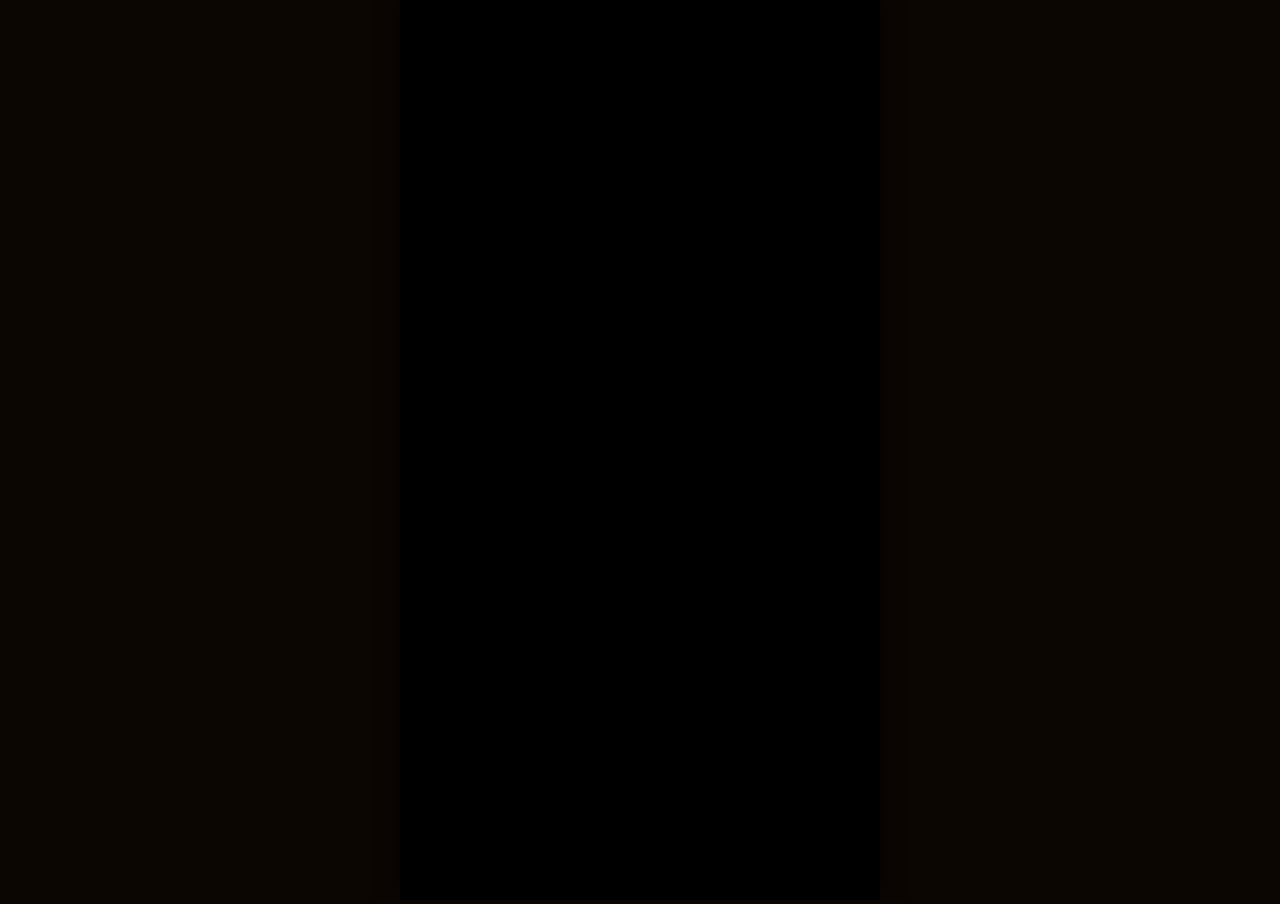
==== commit f7a0a791: "Update index.html" ====
--- a/index.html
+++ b/index.html
@@ -3,374 +3,43 @@
 <head>
   <meta charset="UTF-8">
   <meta name="viewport" content="width=device-width, initial-scale=1.0">
-  <title>Wild Bounty Showdown - Demo Clone</title>
+  <title>Wild Bounty Showdown - Demo Game</title>
   <style>
     * {
-      box-sizing: border-box;
       margin: 0;
       padding: 0;
-      user-select: none;
+      box-sizing: border-box;
     }
-
-    body {
-      background-color: #0d0603;
-      background-image: radial-gradient(circle, #3a1e0b 0%, #0d0603 100%);
-      font-family: Arial, sans-serif;
-      color: #fff;
+    body, html {
+      width: 100%;
+      height: 100%;
+      background-color: #0c0603;
+      overflow: hidden;
       display: flex;
       justify-content: center;
       align-items: center;
-      min-height: 100vh;
     }
-
-    /* Khung giả lập màn hình dọc giống di động */
-    .mobile-screen {
+    .game-wrapper {
       width: 100%;
-      max-width: 380px;
-      height: 720px;
-      background: #1c0e06;
-      border: 3px solid #b8860b;
-      border-radius: 20px;
-      display: flex;
-      flex-direction: column;
-      justify-content: space-between;
-      box-shadow: 0 0 25px rgba(212, 175, 55, 0.2);
-      overflow: hidden;
-      position: relative;
+      max-width: 480px; /* Giới hạn khung chiều rộng chuẩn di động */
+      height: 100%;
+      max-height: 100vh;
+      background: #000;
+      box-shadow: 0 0 20px rgba(0, 0, 0, 0.8);
     }
-
-    /* Header & Banner */
-    .header {
-      background: linear-gradient(180deg, #5a2e0e, #2d1707);
-      padding: 12px;
-      text-align: center;
-      border-bottom: 2px solid #b8860b;
-    }
-
-    .game-title {
-      font-size: 18px;
-      font-weight: bold;
-      color: #ffd700;
-      text-transform: uppercase;
-      letter-spacing: 1px;
-      text-shadow: 2px 2px 4px #000;
-    }
-
-    .multiplier-bar {
-      background: rgba(0, 0, 0, 0.6);
-      margin-top: 6px;
-      padding: 4px 10px;
-      border-radius: 12px;
-      font-size: 12px;
-      color: #f39c12;
-      border: 1px solid #795548;
-    }
-
-    /* Slot Machine Grid */
-    .slot-container {
-      flex: 1;
-      display: flex;
-      justify-content: center;
-      align-items: center;
-      padding: 10px;
-      background: rgba(0,0,0,0.3);
-    }
-
-    .reels-board {
-      display: flex;
-      gap: 6px;
-      background: #120904;
-      padding: 10px;
-      border-radius: 12px;
-      border: 2px solid #8b5a2b;
-      box-shadow: inset 0 0 10px #000;
-    }
-
-    .reel {
-      width: 58px;
-      height: 240px;
-      background: #2a160a;
-      border-radius: 6px;
-      overflow: hidden;
-      border: 1px solid #4a2812;
-      position: relative;
-    }
-
-    .symbol-container {
-      display: flex;
-      flex-direction: column;
-      position: absolute;
-      top: 0;
+    iframe {
       width: 100%;
-      transition: transform 0.1s linear;
-    }
-
-    .symbol {
-      height: 60px;
-      display: flex;
-      justify-content: center;
-      align-items: center;
-      font-size: 28px;
-      border-bottom: 1px solid rgba(255,255,255,0.05);
-    }
-
-    /* Overlay kết quả & Thông báo */
-    .status-msg {
-      text-align: center;
-      font-size: 13px;
-      font-weight: bold;
-      color: #ffd700;
-      height: 20px;
-      margin-bottom: 4px;
-    }
-
-    /* Thanh Thống Kê Số Dư */
-    .dash-bar {
-      display: flex;
-      justify-content: space-around;
-      background: #0f0703;
-      padding: 8px 0;
-      border-top: 1px solid #5c3a21;
-      border-bottom: 1px solid #5c3a21;
-    }
-
-    .stat-item {
-      text-align: center;
-    }
-
-    .stat-label {
-      font-size: 10px;
-      color: #a08060;
-    }
-
-    .stat-val {
-      font-size: 14px;
-      font-weight: bold;
-      color: #fff;
-    }
-
-    /* Bảng Điều Khiển Giống PG Soft */
-    .footer-controls {
-      background: #170b04;
-      padding: 15px 20px;
-      display: flex;
-      justify-content: space-between;
-      align-items: center;
-    }
-
-    .btn-circle {
-      width: 40px;
-      height: 40px;
-      border-radius: 50%;
-      background: #3a1e0b;
-      border: 1px solid #b8860b;
-      color: #ffd700;
-      font-size: 16px;
-      display: flex;
-      justify-content: center;
-      align-items: center;
-      cursor: pointer;
-    }
-
-    .btn-circle:active {
-      transform: scale(0.92);
-    }
-
-    .spin-btn {
-      width: 65px;
-      height: 65px;
-      border-radius: 50%;
-      background: radial-gradient(circle, #ffe066 0%, #d4af37 50%, #8b5a2b 100%);
-      border: 3px solid #fff;
-      box-shadow: 0 0 12px rgba(212, 175, 55, 0.6);
-      cursor: pointer;
-      display: flex;
-      justify-content: center;
-      align-items: center;
-      font-size: 26px;
-      color: #3a1e0b;
-    }
-
-    .spin-btn:active {
-      transform: scale(0.95);
-    }
-
-    .spin-btn:disabled {
-      filter: grayscale(0.8);
-      cursor: not-allowed;
+      height: 100%;
+      border: none;
     }
   </style>
 </head>
 <body>
 
-  <div class="mobile-screen">
-    <!-- Header -->
-    <div class="header">
-      <div class="game-title">WILD BOUNTY</div>
-      <div class="multiplier-bar">HỆ SỐ THẮNG: <span id="multiplier">X1</span></div>
-    </div>
-
-    <!-- Khung Slot Machine -->
-    <div class="slot-container">
-      <div class="reels-board">
-        <div class="reel"><div class="symbol-container" id="reel0"></div></div>
-        <div class="reel"><div class="symbol-container" id="reel1"></div></div>
-        <div class="reel"><div class="symbol-container" id="reel2"></div></div>
-        <div class="reel"><div class="symbol-container" id="reel3"></div></div>
-        <div class="reel"><div class="symbol-container" id="reel4"></div></div>
-      </div>
-    </div>
-
-    <!-- Thông báo & Dashboard -->
-    <div>
-      <div class="status-msg" id="statusMsg">Nhấn Nút Quay Để Bắt Đầu</div>
-      <div class="dash-bar">
-        <div class="stat-item">
-          <div class="stat-label">VÀNG</div>
-          <div class="stat-val" id="balance">1,000.00</div>
-        </div>
-        <div class="stat-item">
-          <div class="stat-label">CƯỢC</div>
-          <div class="stat-val" id="bet">10.00</div>
-        </div>
-      </div>
-    </div>
-
-    <!-- Thanh Nút Bấm Chơi -->
-    <div class="footer-controls">
-      <button class="btn-circle" onclick="adjustBet(-5)">-</button>
-      <button class="btn-circle" onclick="adjustBet(5)">+</button>
-      <button class="spin-btn" id="spinBtn" onclick="startSpin()">↻</button>
-      <button class="btn-circle">⚡</button>
-      <button class="btn-circle" onclick="resetMoney()">⚙</button>
-    </div>
+  <div class="game-wrapper">
+    <!-- Thay link bên dưới bằng đường dẫn iframe thực tế của game demo -->
+    <iframe src="https://www.gamesville.com/slots/wild-bounty-showdown" allowfullscreen></iframe>
   </div>
 
-  <script>
-    // Danh sách Biểu Tượng theo phong cách PG Soft Showdown
-    const symbols = ['🤠', '🔫', '🤠', '💰', '⭐', '🅰️', '🇰', '🇶', '🇯'];
-    const BET_DEFAULT = 10;
-    
-    let balance = parseFloat(localStorage.getItem('pg_demo_bal')) || 1000;
-    let currentBet = 10;
-    let isSpinning = false;
-
-    const reelElements = [
-      document.getElementById('reel0'),
-      document.getElementById('reel1'),
-      document.getElementById('reel2'),
-      document.getElementById('reel3'),
-      document.getElementById('reel4')
-    ];
-
-    // Khởi tạo các biểu tượng ban đầu
-    function initReels() {
-      reelElements.forEach(container => {
-        container.innerHTML = '';
-        for (let i = 0; i < 6; i++) {
-          const sym = document.createElement('div');
-          sym.className = 'symbol';
-          sym.innerText = getRandomSymbol();
-          container.appendChild(sym);
-        }
-      });
-      updateUI();
-    }
-
-    function getRandomSymbol() {
-      return symbols[Math.floor(Math.random() * symbols.length)];
-    }
-
-    function updateUI() {
-      document.getElementById('balance').innerText = balance.toFixed(2);
-      document.getElementById('bet').innerText = currentBet.toFixed(2);
-      localStorage.setItem('pg_demo_bal', balance);
-    }
-
-    function adjustBet(val) {
-      if (isSpinning) return;
-      if (currentBet + val >= 5 && currentBet + val <= balance) {
-        currentBet += val;
-        updateUI();
-      }
-    }
-
-    function resetMoney() {
-      if (isSpinning) return;
-      balance = 1000;
-      updateUI();
-      document.getElementById('statusMsg').innerText = "Đã Khôi Phục 1,000 Vàng";
-    }
-
-    function startSpin() {
-      if (isSpinning) return;
-      if (balance < currentBet) {
-        document.getElementById('statusMsg').innerText = "Số dư không đủ!";
-        return;
-      }
-
-      balance -= currentBet;
-      updateUI();
-      isSpinning = true;
-      document.getElementById('spinBtn').disabled = true;
-      document.getElementById('statusMsg').innerText = "Đang Quay...";
-      document.getElementById('multiplier').innerText = "X1";
-
-      let completed = 0;
-
-      reelElements.forEach((container, index) => {
-        let count = 0;
-        const speed = 50;
-        const maxRounds = 15 + index * 5; // Hiệu ứng dừng từng cột từ trái sang phải
-
-        const timer = setInterval(() => {
-          const firstChild = container.firstElementChild;
-          container.removeChild(firstChild);
-          
-          const newSym = document.createElement('div');
-          newSym.className = 'symbol';
-          newSym.innerText = getRandomSymbol();
-          container.appendChild(newSym);
-
-          count++;
-          if (count >= maxRounds) {
-            clearInterval(timer);
-            completed++;
-            if (completed === reelElements.length) {
-              endSpin();
-            }
-          }
-        }, speed);
-      });
-    }
-
-    function endSpin() {
-      isSpinning = false;
-      document.getElementById('spinBtn').disabled = false;
-
-      // Lấy danh sách kết quả hiển thị ở hàng giữa (dòng thứ 2)
-      const results = reelElements.map(c => c.children[1].innerText);
-      
-      // Tính thưởng cơ bản
-      const counts = {};
-      results.forEach(x => { counts[x] = (counts[x] || 0) + 1; });
-
-      let maxCombo = Math.max(...Object.values(counts));
-
-      if (maxCombo >= 3) {
-        const winAmount = currentBet * maxCombo * 2;
-        balance += winAmount;
-        document.getElementById('multiplier').innerText = `X${maxCombo}`;
-        document.getElementById('statusMsg').innerText = `THẮNG LỚN: +${winAmount.toFixed(2)} Vàng!`;
-      } else {
-        document.getElementById('statusMsg').innerText = "Chúc Bạn May Mắn Lần Sau!";
-      }
-
-      updateUI();
-    }
-
-    // Chạy khởi tạo
-    initReels();
-  </script>
 </body>
 </html>
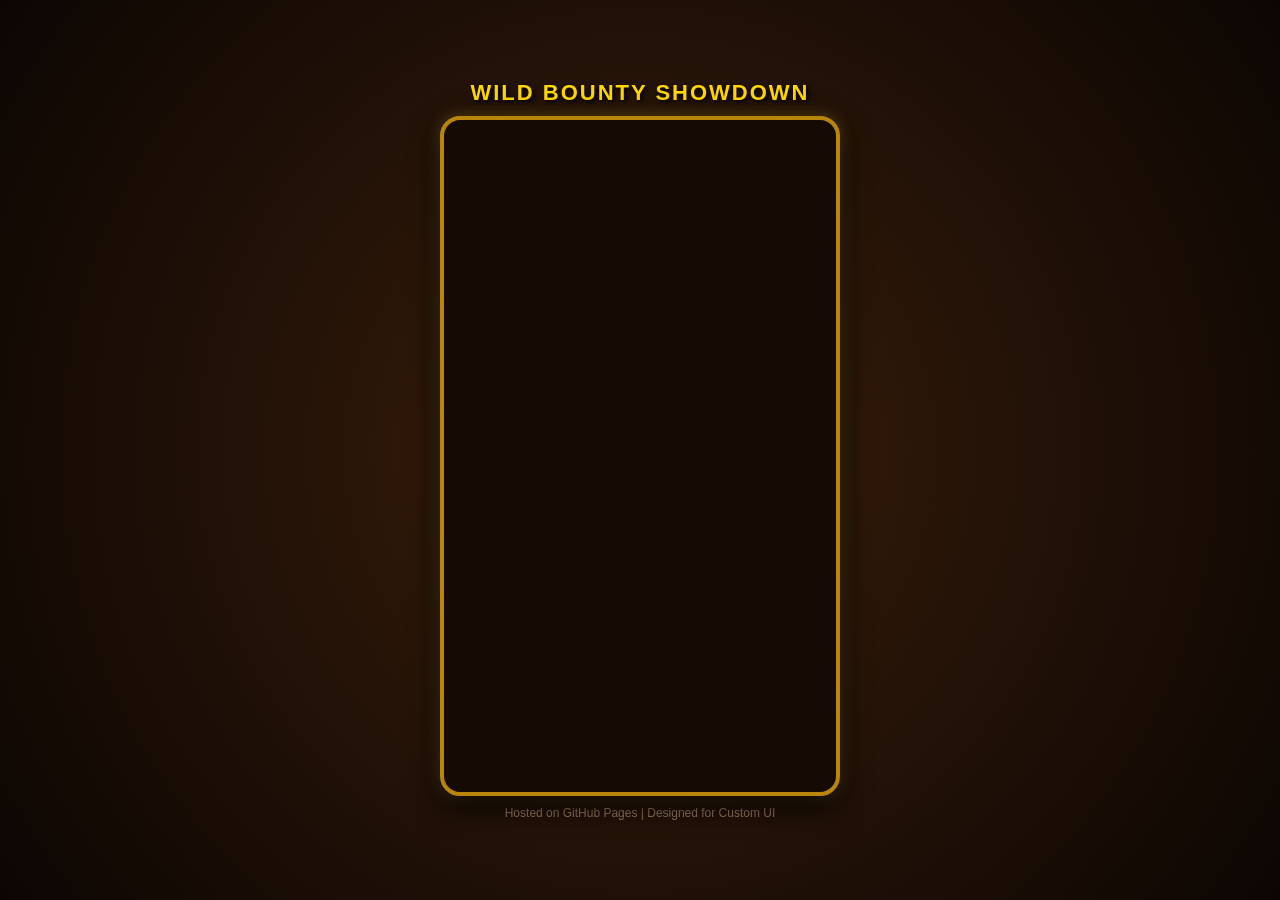
==== commit f53dedae: "Change title and enhance game layout in index.html Updated the title and modified the layout for the" ====
--- a/index.html
+++ b/index.html
@@ -3,42 +3,87 @@
 <head>
   <meta charset="UTF-8">
   <meta name="viewport" content="width=device-width, initial-scale=1.0">
-  <title>Wild Bounty Showdown - Demo Game</title>
+  <title>Wild Bounty Showdown - Custom Frame</title>
   <style>
     * {
       margin: 0;
       padding: 0;
       box-sizing: border-box;
     }
-    body, html {
+
+    body {
+      background: radial-gradient(circle, #3a1e0b 0%, #0c0603 100%);
+      font-family: Arial, sans-serif;
+      color: #fff;
+      display: flex;
+      flex-direction: column;
+      align-items: center;
+      justify-content: center;
+      min-height: 100vh;
+      overflow: hidden;
+    }
+
+    /* Tiêu đề trang trí bên trên */
+    .game-header {
+      text-align: center;
+      margin-bottom: 10px;
+    }
+
+    .game-header h1 {
+      font-size: 22px;
+      color: #ffd700;
+      text-transform: uppercase;
+      letter-spacing: 2px;
+      text-shadow: 2px 2px 4px #000;
+    }
+
+    /* Khung máy game bao bọc bên ngoài (Cái khung để che phần thừa) */
+    .arcade-cabinet {
+      position: relative;
+      width: 400px;
+      height: 680px;
+      background: #150a04;
+      border: 4px solid #b8860b;
+      border-radius: 20px;
+      box-shadow: 0 10px 30px rgba(0, 0, 0, 0.9), 0 0 15px rgba(212, 175, 55, 0.4);
+      overflow: hidden;
+    }
+
+    /* Lớp phủ ẩn bớt phần thừa và căn chỉnh iframe lọt vào khung */
+    .game-screen {
+      position: absolute;
+      top: -90px; /* Điều chỉnh số âm này lên/xuống để dịch chuyển màn hình game vào giữa khung */
+      left: 0;
       width: 100%;
-      height: 100%;
-      background-color: #0c0603;
-      overflow: hidden;
-      display: flex;
-      justify-content: center;
-      align-items: center;
+      height: calc(100% + 180px);
+      border: none;
     }
-    .game-wrapper {
-      width: 100%;
-      max-width: 480px; /* Giới hạn khung chiều rộng chuẩn di động */
-      height: 100%;
-      max-height: 100vh;
-      background: #000;
-      box-shadow: 0 0 20px rgba(0, 0, 0, 0.8);
-    }
-    iframe {
-      width: 100%;
-      height: 100%;
-      border: none;
+
+    /* Dòng chữ trang trí phía dưới */
+    .game-footer {
+      margin-top: 10px;
+      font-size: 12px;
+      color: #a08060;
+      text-align: center;
     }
   </style>
 </head>
 <body>
 
-  <div class="game-wrapper">
-    <!-- Thay link bên dưới bằng đường dẫn iframe thực tế của game demo -->
-    <iframe src="https://www.gamesville.com/slots/wild-bounty-showdown" allowfullscreen></iframe>
+  <!-- Tiêu đề trang trí -->
+  <div class="game-header">
+    <h1>WILD BOUNTY SHOWDOWN</h1>
+  </div>
+
+  <!-- Khung máy game trang trí -->
+  <div class="arcade-cabinet">
+    <!-- Nhúng web gốc vào đây, nó sẽ bị lớp .arcade-cabinet che các phần rìa đi -->
+    <iframe class="game-screen" src="https://www.gameshub.com/free-games/slots/wild-bounty-showdown/" allowfullscreen></iframe>
+  </div>
+
+  <!-- Chân trang -->
+  <div class="game-footer">
+    Hosted on GitHub Pages | Designed for Custom UI
   </div>
 
 </body>
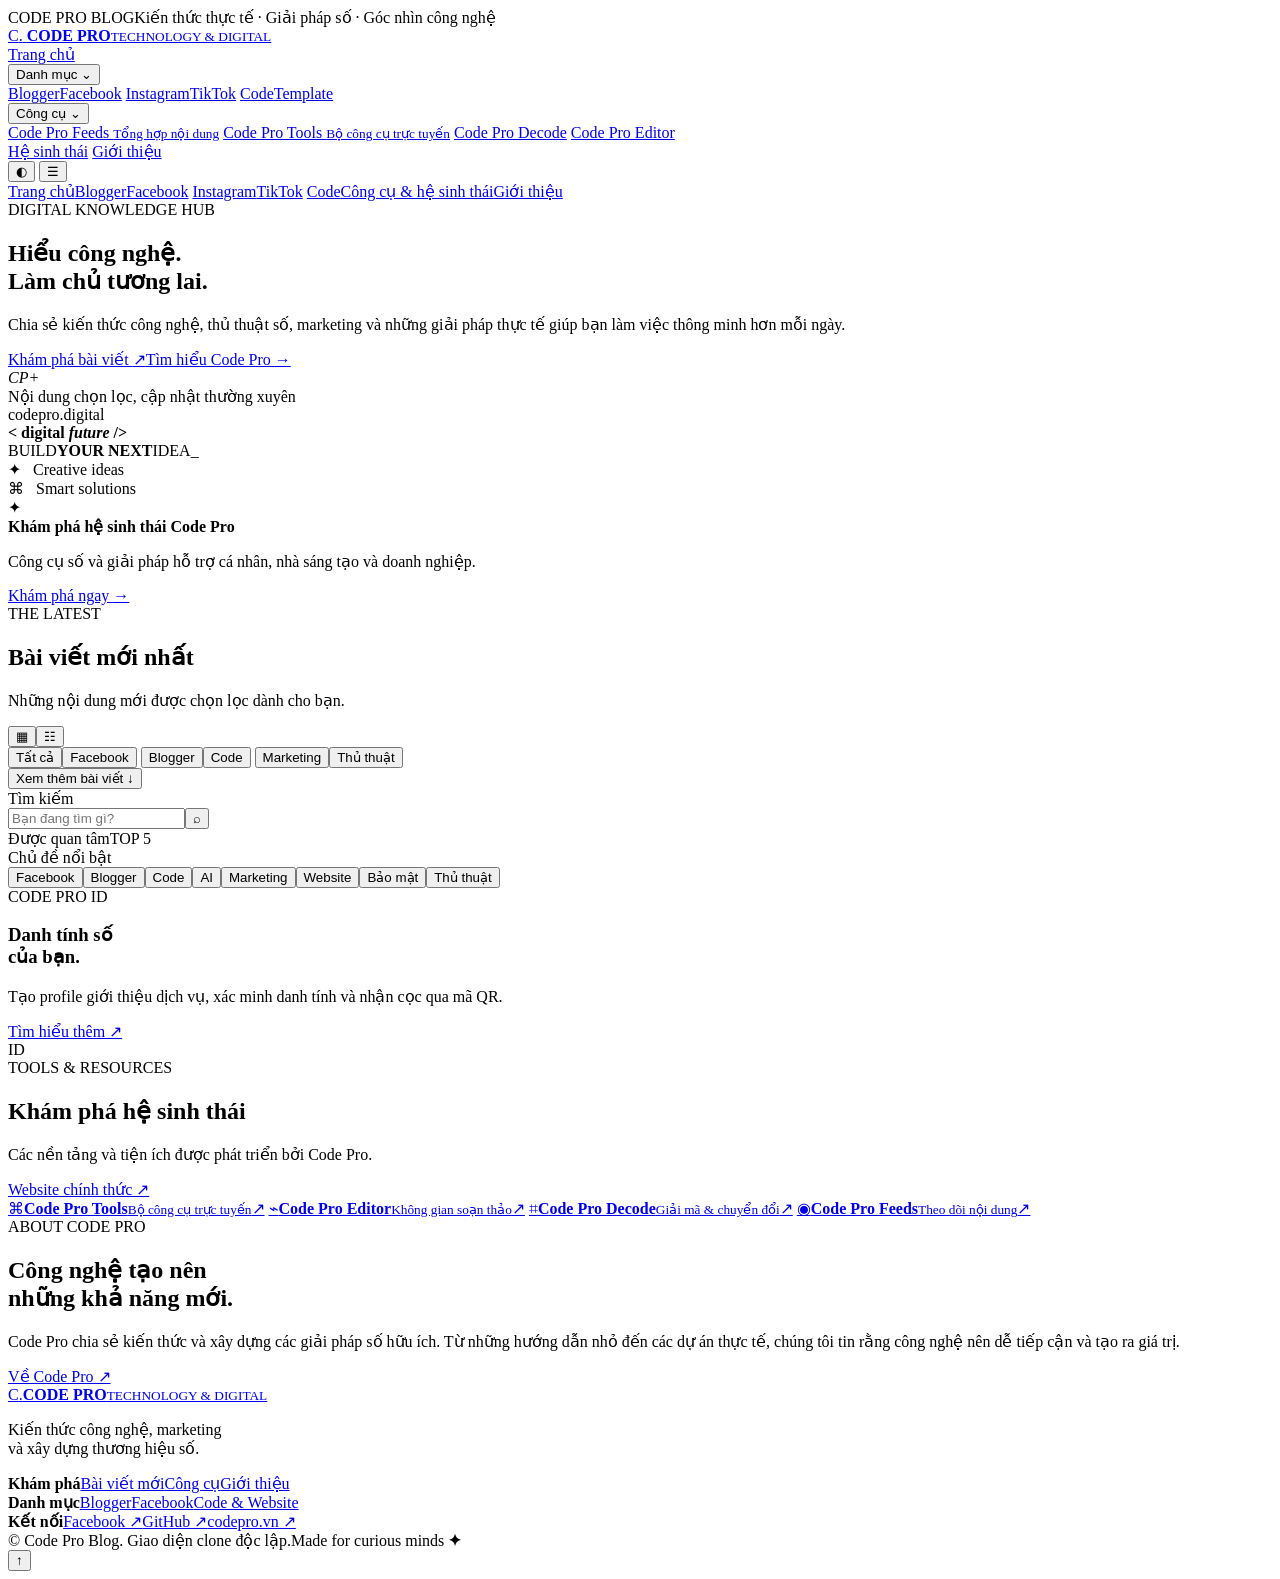
==== commit 11467d5d: "Add files via upload" ====
--- a/index.html
+++ b/index.html
@@ -1,90 +1,137 @@
-<!DOCTYPE html>
+<!doctype html>
 <html lang="vi">
 <head>
-  <meta charset="UTF-8">
-  <meta name="viewport" content="width=device-width, initial-scale=1.0">
-  <title>Wild Bounty Showdown - Custom Frame</title>
-  <style>
-    * {
-      margin: 0;
-      padding: 0;
-      box-sizing: border-box;
-    }
-
-    body {
-      background: radial-gradient(circle, #3a1e0b 0%, #0c0603 100%);
-      font-family: Arial, sans-serif;
-      color: #fff;
-      display: flex;
-      flex-direction: column;
-      align-items: center;
-      justify-content: center;
-      min-height: 100vh;
-      overflow: hidden;
-    }
-
-    /* Tiêu đề trang trí bên trên */
-    .game-header {
-      text-align: center;
-      margin-bottom: 10px;
-    }
-
-    .game-header h1 {
-      font-size: 22px;
-      color: #ffd700;
-      text-transform: uppercase;
-      letter-spacing: 2px;
-      text-shadow: 2px 2px 4px #000;
-    }
-
-    /* Khung máy game bao bọc bên ngoài (Cái khung để che phần thừa) */
-    .arcade-cabinet {
-      position: relative;
-      width: 400px;
-      height: 680px;
-      background: #150a04;
-      border: 4px solid #b8860b;
-      border-radius: 20px;
-      box-shadow: 0 10px 30px rgba(0, 0, 0, 0.9), 0 0 15px rgba(212, 175, 55, 0.4);
-      overflow: hidden;
-    }
-
-    /* Lớp phủ ẩn bớt phần thừa và căn chỉnh iframe lọt vào khung */
-    .game-screen {
-      position: absolute;
-      top: -90px; /* Điều chỉnh số âm này lên/xuống để dịch chuyển màn hình game vào giữa khung */
-      left: 0;
-      width: 100%;
-      height: calc(100% + 180px);
-      border: none;
-    }
-
-    /* Dòng chữ trang trí phía dưới */
-    .game-footer {
-      margin-top: 10px;
-      font-size: 12px;
-      color: #a08060;
-      text-align: center;
-    }
-  </style>
+  <meta charset="utf-8">
+  <meta name="viewport" content="width=device-width, initial-scale=1">
+  <meta name="theme-color" content="#f7f8fc">
+  <meta name="description" content="Code Pro Blog - Kiến thức công nghệ, marketing và xây dựng thương hiệu số.">
+  <title>Code Pro Blog — Kiến thức công nghệ & marketing</title>
+  <link rel="preconnect" href="https://fonts.googleapis.com">
+  <link rel="preconnect" href="https://fonts.gstatic.com" crossorigin>
+  <link href="https://fonts.googleapis.com/css2?family=Be+Vietnam+Pro:wght@400;500;600;700;800&family=Manrope:wght@400;500;600;700;800&display=swap" rel="stylesheet">
+  <link rel="stylesheet" href="assets/css/style.css">
 </head>
 <body>
+  <div class="topline"><div class="container topline-inner"><span>CODE PRO BLOG</span><span>Kiến thức thực tế · Giải pháp số · Góc nhìn công nghệ</span></div></div>
+  <header class="site-header">
+    <div class="container header-inner">
+      <a class="brand" href="#" aria-label="Code Pro Blog trang chủ">
+        <span class="brand-mark">C<span>.</span></span>
+        <span class="brand-copy"><strong>CODE PRO</strong><small>TECHNOLOGY & DIGITAL</small></span>
+      </a>
+      <nav class="desktop-nav" aria-label="Điều hướng chính">
+        <a class="nav-link active" href="#" data-nav="all">Trang chủ</a>
+        <div class="nav-dropdown">
+          <button class="nav-link dropdown-toggle" type="button">Danh mục <span class="chevron">⌄</span></button>
+          <div class="dropdown-menu">
+            <a href="#posts" data-category="Blogger">Blogger</a><a href="#posts" data-category="Facebook">Facebook</a>
+            <a href="#posts" data-category="Instagram">Instagram</a><a href="#posts" data-category="TikTok">TikTok</a>
+            <a href="#posts" data-category="Code">Code</a><a href="#posts" data-category="Template">Template</a>
+          </div>
+        </div>
+        <div class="nav-dropdown">
+          <button class="nav-link dropdown-toggle" type="button">Công cụ <span class="chevron">⌄</span></button>
+          <div class="dropdown-menu wide">
+            <a href="https://feeds.code.pro.vn/" target="_blank" rel="noopener">Code Pro Feeds <small>Tổng hợp nội dung</small></a>
+            <a href="https://tools.code.pro.vn/" target="_blank" rel="noopener">Code Pro Tools <small>Bộ công cụ trực tuyến</small></a>
+            <a href="https://decode.code.pro.vn/" target="_blank" rel="noopener">Code Pro Decode</a>
+            <a href="https://editor.code.pro.vn/" target="_blank" rel="noopener">Code Pro Editor</a>
+          </div>
+        </div>
+        <a class="nav-link" href="#ecosystem">Hệ sinh thái</a>
+        <a class="nav-link" href="#about">Giới thiệu</a>
+      </nav>
+      <div class="header-actions">
+        <button class="icon-btn" id="themeToggle" aria-label="Đổi giao diện" title="Đổi giao diện">◐</button>
+        <button class="icon-btn mobile-menu-btn" id="mobileMenuBtn" aria-label="Mở menu">☰</button>
+      </div>
+    </div>
+    <div class="mobile-nav" id="mobileNav">
+      <a href="#">Trang chủ</a><a href="#posts" data-category="Blogger">Blogger</a><a href="#posts" data-category="Facebook">Facebook</a>
+      <a href="#posts" data-category="Instagram">Instagram</a><a href="#posts" data-category="TikTok">TikTok</a>
+      <a href="#posts" data-category="Code">Code</a><a href="#ecosystem">Công cụ & hệ sinh thái</a><a href="#about">Giới thiệu</a>
+    </div>
+  </header>
 
-  <!-- Tiêu đề trang trí -->
-  <div class="game-header">
-    <h1>WILD BOUNTY SHOWDOWN</h1>
-  </div>
+  <main class="container">
+    <section class="hero">
+      <div class="hero-copy">
+        <div class="eyebrow"><span class="pulse"></span> DIGITAL KNOWLEDGE HUB</div>
+        <h1>Hiểu công nghệ.<br><span>Làm chủ tương lai.</span></h1>
+        <p>Chia sẻ kiến thức công nghệ, thủ thuật số, marketing và những giải pháp thực tế giúp bạn làm việc thông minh hơn mỗi ngày.</p>
+        <div class="hero-actions"><a class="btn btn-primary" href="#posts">Khám phá bài viết <span>↗</span></a><a class="text-link" href="#about">Tìm hiểu Code Pro <span>→</span></a></div>
+        <div class="hero-meta"><div class="avatar-stack"><i>C</i><i>P</i><i>+</i></div><span>Nội dung chọn lọc, cập nhật thường xuyên</span></div>
+      </div>
+      <div class="hero-art" aria-label="Minh họa công nghệ">
+        <div class="art-orbit orbit-one"></div><div class="art-orbit orbit-two"></div>
+        <div class="art-window">
+          <div class="window-bar"><i></i><i></i><i></i><span>codepro.digital</span></div>
+          <div class="code-lines"><b>&lt; digital <em>future</em> /&gt;</b><span><i></i><i></i></span><span><i></i><i></i><i></i></span><span><i></i><i></i></span><span><i></i><i></i><i></i></span></div>
+          <div class="window-bottom"><span>BUILD</span><strong>YOUR NEXT</strong><span>IDEA_</span></div>
+        </div>
+        <div class="float-chip chip-top">✦ &nbsp; Creative ideas</div><div class="float-chip chip-bottom">⌘ &nbsp; Smart solutions</div>
+        <div class="hero-glow"></div>
+      </div>
+    </section>
 
-  <!-- Khung máy game trang trí -->
-  <div class="arcade-cabinet">
-    <!-- Nhúng web gốc vào đây, nó sẽ bị lớp .arcade-cabinet che các phần rìa đi -->
-    <iframe class="game-screen" src="https://www.gameshub.com/free-games/slots/wild-bounty-showdown/" allowfullscreen></iframe>
-  </div>
+    <section class="announcement">
+      <div class="announcement-icon">✦</div><div><strong>Khám phá hệ sinh thái Code Pro</strong><p>Công cụ số và giải pháp hỗ trợ cá nhân, nhà sáng tạo và doanh nghiệp.</p></div>
+      <a href="#ecosystem">Khám phá ngay <span>→</span></a>
+    </section>
 
-  <!-- Chân trang -->
-  <div class="game-footer">
-    Hosted on GitHub Pages | Designed for Custom UI
-  </div>
+    <section class="content-layout" id="posts">
+      <div class="main-column">
+        <div class="section-heading">
+          <div><div class="eyebrow">THE LATEST</div><h2 id="sectionTitle">Bài viết mới nhất</h2><p>Những nội dung mới được chọn lọc dành cho bạn.</p></div>
+          <div class="view-controls"><button class="view-btn active" id="gridView" aria-label="Dạng lưới">▦</button><button class="view-btn" id="listView" aria-label="Dạng danh sách">☷</button></div>
+        </div>
+        <div class="filter-row" id="filterRow">
+          <button class="filter-chip active" data-filter="all">Tất cả</button><button class="filter-chip" data-filter="Facebook">Facebook</button>
+          <button class="filter-chip" data-filter="Blogger">Blogger</button><button class="filter-chip" data-filter="Code">Code</button>
+          <button class="filter-chip" data-filter="Marketing">Marketing</button><button class="filter-chip" data-filter="Thủ thuật">Thủ thuật</button>
+        </div>
+        <div class="posts-grid" id="postsGrid" aria-live="polite"></div>
+        <div class="empty-state" id="emptyState" hidden><div>⌕</div><h3>Không tìm thấy bài viết</h3><p>Thử từ khóa hoặc danh mục khác nhé.</p></div>
+        <div class="pagination"><button id="loadMore" class="btn btn-outline">Xem thêm bài viết <span>↓</span></button></div>
+      </div>
 
+      <aside class="sidebar">
+        <div class="sidebar-search">
+          <div class="side-title"><span>Tìm kiếm</span><span class="side-dot"></span></div>
+          <form id="searchForm" class="search-form"><input id="searchInput" type="search" placeholder="Bạn đang tìm gì?" aria-label="Tìm kiếm bài viết"><button aria-label="Tìm kiếm">⌕</button></form>
+        </div>
+        <div class="sidebar-card popular-card">
+          <div class="side-title"><span>Được quan tâm</span><span class="side-more">TOP 5</span></div>
+          <div id="popularPosts" class="popular-list"></div>
+        </div>
+        <div class="sidebar-card">
+          <div class="side-title"><span>Chủ đề nổi bật</span></div>
+          <div class="tag-cloud"><button data-filter="Facebook">Facebook</button><button data-filter="Blogger">Blogger</button><button data-filter="Code">Code</button><button data-filter="AI">AI</button><button data-filter="Marketing">Marketing</button><button data-filter="Website">Website</button><button data-filter="Bảo mật">Bảo mật</button><button data-filter="Thủ thuật">Thủ thuật</button></div>
+        </div>
+        <div class="sidebar-promo"><div class="promo-kicker">CODE PRO ID</div><h3>Danh tính số<br>của bạn.</h3><p>Tạo profile giới thiệu dịch vụ, xác minh danh tính và nhận cọc qua mã QR.</p><a href="https://id.codepro.vn/" target="_blank" rel="noopener">Tìm hiểu thêm ↗</a><div class="promo-shape">ID</div></div>
+      </aside>
+    </section>
+
+    <section class="ecosystem-section" id="ecosystem">
+      <div class="section-heading"><div><div class="eyebrow">TOOLS & RESOURCES</div><h2>Khám phá hệ sinh thái</h2><p>Các nền tảng và tiện ích được phát triển bởi Code Pro.</p></div><a class="text-link" href="https://codepro.vn/" target="_blank" rel="noopener">Website chính thức ↗</a></div>
+      <div class="ecosystem-grid">
+        <a class="eco-card" href="https://tools.code.pro.vn/" target="_blank" rel="noopener"><span class="eco-icon purple">⌘</span><strong>Code Pro Tools</strong><small>Bộ công cụ trực tuyến</small><span class="eco-arrow">↗</span></a>
+        <a class="eco-card" href="https://editor.code.pro.vn/" target="_blank" rel="noopener"><span class="eco-icon blue">⌁</span><strong>Code Pro Editor</strong><small>Không gian soạn thảo</small><span class="eco-arrow">↗</span></a>
+        <a class="eco-card" href="https://decode.code.pro.vn/" target="_blank" rel="noopener"><span class="eco-icon orange">⌗</span><strong>Code Pro Decode</strong><small>Giải mã & chuyển đổi</small><span class="eco-arrow">↗</span></a>
+        <a class="eco-card" href="https://feeds.code.pro.vn/" target="_blank" rel="noopener"><span class="eco-icon green">◉</span><strong>Code Pro Feeds</strong><small>Theo dõi nội dung</small><span class="eco-arrow">↗</span></a>
+      </div>
+    </section>
+    <section class="about-strip" id="about"><div><div class="eyebrow">ABOUT CODE PRO</div><h2>Công nghệ tạo nên<br>những khả năng mới.</h2></div><p>Code Pro chia sẻ kiến thức và xây dựng các giải pháp số hữu ích. Từ những hướng dẫn nhỏ đến các dự án thực tế, chúng tôi tin rằng công nghệ nên dễ tiếp cận và tạo ra giá trị.</p><a class="btn btn-light" href="https://codepro.vn/" target="_blank" rel="noopener">Về Code Pro ↗</a></section>
+  </main>
+
+  <footer class="site-footer">
+    <div class="container footer-main"><div class="footer-brand"><a class="brand brand-light" href="#"><span class="brand-mark">C<span>.</span></span><span class="brand-copy"><strong>CODE PRO</strong><small>TECHNOLOGY & DIGITAL</small></span></a><p>Kiến thức công nghệ, marketing<br>và xây dựng thương hiệu số.</p></div>
+      <div class="footer-col"><strong>Khám phá</strong><a href="#posts">Bài viết mới</a><a href="#ecosystem">Công cụ</a><a href="#about">Giới thiệu</a></div>
+      <div class="footer-col"><strong>Danh mục</strong><a href="#posts" data-category="Blogger">Blogger</a><a href="#posts" data-category="Facebook">Facebook</a><a href="#posts" data-category="Code">Code & Website</a></div>
+      <div class="footer-col"><strong>Kết nối</strong><a href="https://www.facebook.com/" target="_blank" rel="noopener">Facebook ↗</a><a href="https://github.com/" target="_blank" rel="noopener">GitHub ↗</a><a href="https://codepro.vn/" target="_blank" rel="noopener">codepro.vn ↗</a></div>
+    </div><div class="container footer-bottom"><span>© <span id="year"></span> Code Pro Blog. Giao diện clone độc lập.</span><span>Made for curious minds <b>✦</b></span></div>
+  </footer>
+  <button class="back-top" id="backTop" aria-label="Lên đầu trang">↑</button>
+  <script src="assets/js/data.js"></script><script src="assets/js/app.js"></script>
 </body>
 </html>
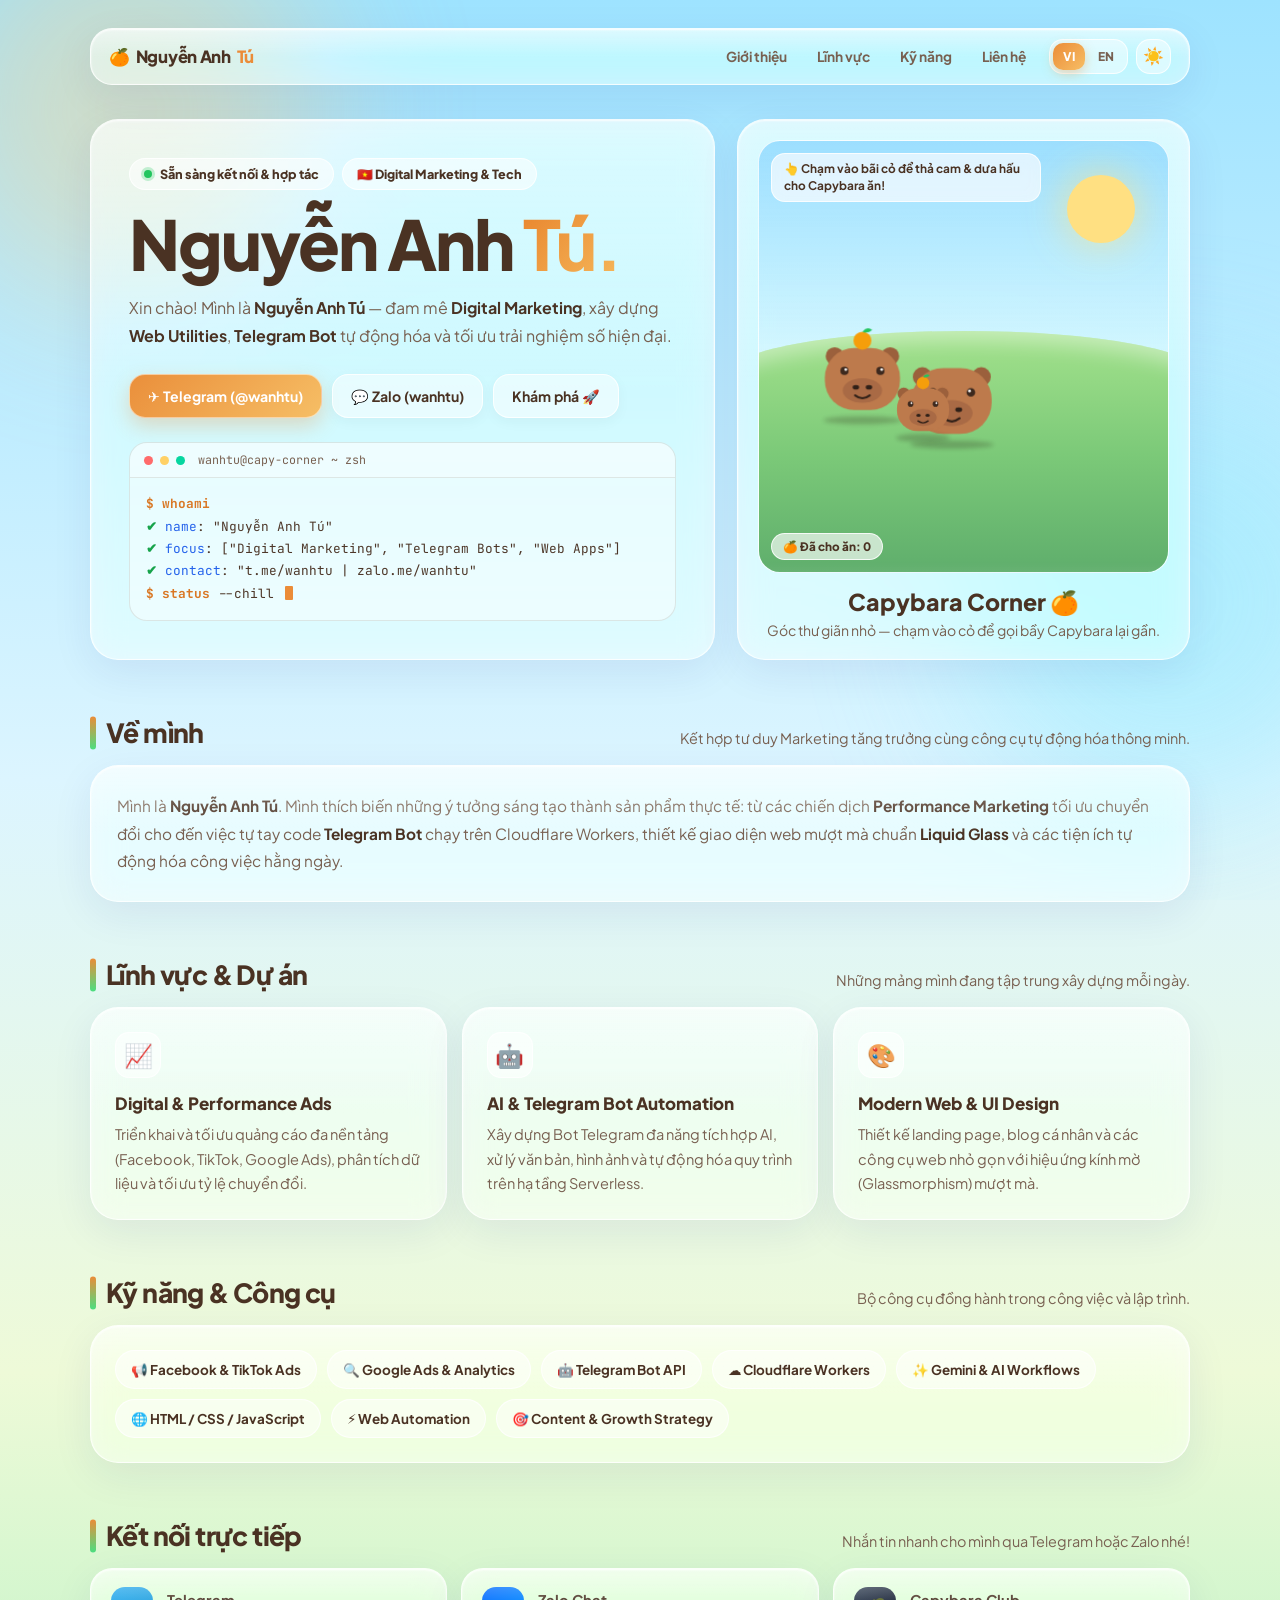
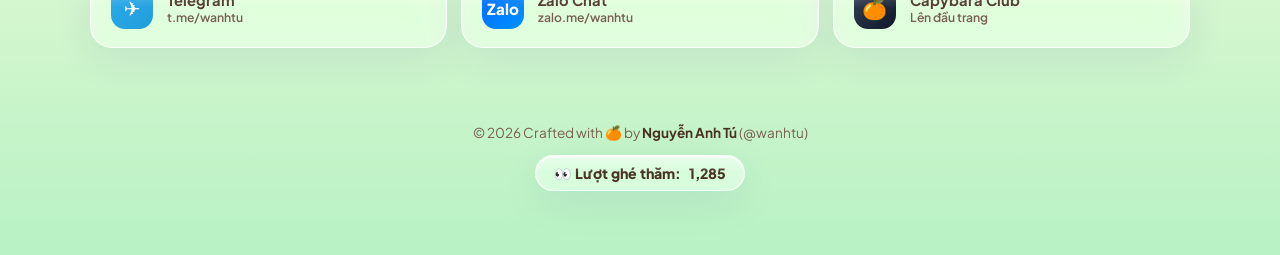
==== commit aee599aa: "Update index.html" ====
--- a/index.html
+++ b/index.html
@@ -1,137 +1,1030 @@
-<!doctype html>
+<!DOCTYPE html>
 <html lang="vi">
 <head>
-  <meta charset="utf-8">
-  <meta name="viewport" content="width=device-width, initial-scale=1">
-  <meta name="theme-color" content="#f7f8fc">
-  <meta name="description" content="Code Pro Blog - Kiến thức công nghệ, marketing và xây dựng thương hiệu số.">
-  <title>Code Pro Blog — Kiến thức công nghệ & marketing</title>
+  <meta charset="UTF-8" />
+  <meta name="viewport" content="width=device-width, initial-scale=1.0" />
+  <meta name="description" content="Nguyễn Anh Tú — Digital Marketer, Automation & Web Builder." />
+  <title>Nguyễn Anh Tú — Capybara Corner 🍊</title>
   <link rel="preconnect" href="https://fonts.googleapis.com">
   <link rel="preconnect" href="https://fonts.gstatic.com" crossorigin>
-  <link href="https://fonts.googleapis.com/css2?family=Be+Vietnam+Pro:wght@400;500;600;700;800&family=Manrope:wght@400;500;600;700;800&display=swap" rel="stylesheet">
-  <link rel="stylesheet" href="assets/css/style.css">
+  <link href="https://fonts.googleapis.com/css2?family=Plus+Jakarta+Sans:wght@500;600;700;800&family=JetBrains+Mono:wght@500;700&display=swap" rel="stylesheet">
+  <script>
+    document.documentElement.classList.add('js');
+    try {
+      const savedTheme = localStorage.getItem('anhtu-theme');
+      if (savedTheme === 'dark') document.documentElement.setAttribute('data-theme', 'dark');
+    } catch (e) {}
+  </script>
+  <style>
+    :root {
+      --glass-bg: rgba(255, 255, 255, 0.52);
+      --glass-border: rgba(255, 255, 255, 0.8);
+      --glass-shadow: 0 12px 40px rgba(31, 38, 135, 0.08), inset 0 1px 2px rgba(255, 255, 255, 0.95);
+      --sky: #9ee3ff;
+      --sky-2: #dcf5ff;
+      --mint: #b8f2c4;
+      --accent: #eb8c38;
+      --accent-2: #f7be65;
+      --brown-dark: #4a3223;
+      --text: #4d3729;
+      --muted: #786051;
+      --line: rgba(95, 64, 47, 0.12);
+    }
+
+    [data-theme="dark"] {
+      --glass-bg: rgba(22, 32, 50, 0.62);
+      --glass-border: rgba(255, 255, 255, 0.14);
+      --glass-shadow: 0 14px 44px rgba(0, 0, 0, 0.48), inset 0 1px 1px rgba(255, 255, 255, 0.18);
+      --sky: #090e1a;
+      --sky-2: #141f35;
+      --mint: #09131e;
+      --accent: #f59e0b;
+      --accent-2: #fbbf24;
+      --brown-dark: #f8fafc;
+      --text: #e2e8f0;
+      --muted: #94a3b8;
+      --line: rgba(255, 255, 255, 0.1);
+    }
+
+    * { margin: 0; padding: 0; box-sizing: border-box; }
+    html { scroll-behavior: smooth; }
+
+    body {
+      font-family: 'Plus Jakarta Sans', system-ui, -apple-system, sans-serif;
+      color: var(--text);
+      background: linear-gradient(180deg, var(--sky) 0%, var(--sky-2) 42%, #eefad8 74%, var(--mint) 100%);
+      min-height: 100vh;
+      overflow-x: hidden;
+      transition: background .5s ease, color .5s ease;
+      position: relative;
+    }
+
+    [data-theme="dark"] body {
+      background: linear-gradient(180deg, var(--sky) 0%, var(--sky-2) 45%, #0e1829 75%, var(--mint) 100%);
+    }
+
+    /* Ambient floating blobs for premium depth */
+    .ambient-bg {
+      position: fixed; inset: 0; z-index: 0; pointer-events: none; overflow: hidden;
+    }
+    .blob {
+      position: absolute; border-radius: 50%; filter: blur(80px); opacity: 0.45;
+      animation: floatBlob 16s ease-in-out infinite alternate;
+    }
+    .blob-1 { width: 380px; height: 380px; background: #ffd28a; top: -80px; left: -60px; }
+    .blob-2 { width: 420px; height: 420px; background: #8be9fd; bottom: 10%; right: -100px; animation-delay: -5s; }
+    [data-theme="dark"] .blob-1 { background: #1e3a8a; opacity: 0.35; }
+    [data-theme="dark"] .blob-2 { background: #065f46; opacity: 0.25; }
+
+    @keyframes floatBlob {
+      0% { transform: translate(0, 0) scale(1); }
+      100% { transform: translate(40px, 30px) scale(1.1); }
+    }
+
+    body.loading, body.theme-switching { overflow: hidden; }
+
+    /* ================= LIQUID GLASS + SPOTLIGHT ================= */
+    .liquid-glass {
+      background: var(--glass-bg);
+      backdrop-filter: blur(16px) saturate(185%);
+      -webkit-backdrop-filter: blur(16px) saturate(185%);
+      border: 1px solid var(--glass-border);
+      border-radius: 28px;
+      box-shadow: var(--glass-shadow);
+      position: relative;
+      overflow: hidden;
+    }
+
+    .liquid-glass::before {
+      content: ""; position: absolute; top: 0; left: 0; right: 0; height: 50%;
+      background: linear-gradient(180deg, rgba(255,255,255,0.42) 0%, rgba(255,255,255,0) 100%);
+      pointer-events: none; z-index: 1;
+    }
+    [data-theme="dark"] .liquid-glass::before {
+      background: linear-gradient(180deg, rgba(255,255,255,0.07) 0%, rgba(255,255,255,0) 100%);
+    }
+
+    /* Interactive mouse spotlight */
+    .liquid-glass::after {
+      content: ""; position: absolute; inset: 0; pointer-events: none; z-index: 1;
+      background: radial-gradient(450px circle at var(--mx, 50%) var(--my, 50%), rgba(255,255,255,0.28), transparent 65%);
+      opacity: 0; transition: opacity 0.3s ease;
+    }
+    [data-theme="dark"] .liquid-glass::after {
+      background: radial-gradient(450px circle at var(--mx, 50%) var(--my, 50%), rgba(255,255,255,0.08), transparent 65%);
+    }
+    .liquid-glass:hover::after { opacity: 1; }
+
+    a { color: inherit; text-decoration: none; -webkit-tap-highlight-color: transparent; }
+    .container { width: min(1100px, calc(100% - 32px)); margin: 0 auto; position: relative; z-index: 2; }
+
+    /* ================= LOADER ================= */
+    .loader {
+      position: fixed; inset: 0; z-index: 9999; display: grid; place-items: center;
+      background: linear-gradient(180deg, var(--sky) 0%, var(--sky-2) 45%, #effbdc 75%, var(--mint) 100%);
+      transition: opacity .5s ease, visibility .5s ease;
+    }
+    .loader.hide { opacity: 0; visibility: hidden; }
+    .loader-inner { text-align: center; position: relative; z-index: 2; }
+    .loader-capy { width: 120px; height: auto; display: block; margin: 0 auto; animation: capyBob 1.5s ease-in-out infinite; }
+    .loader-text {
+      margin-top: 16px; font-size: .74rem; font-weight: 800; letter-spacing: .22em; text-transform: uppercase;
+      color: var(--brown-dark); display: inline-flex; align-items: center; gap: 4px;
+    }
+    .loader-text i {
+      width: 5px; height: 5px; border-radius: 50%; background: var(--brown-dark);
+      animation: dotPulse 1.2s ease-in-out infinite;
+    }
+    .loader-text i:nth-child(2) { animation-delay: .15s; }
+    .loader-text i:nth-child(3) { animation-delay: .3s; }
+    @keyframes dotPulse { 0%, 100% { opacity: .25; transform: translateY(0); } 50% { opacity: 1; transform: translateY(-3px); } }
+    .loader-bar {
+      width: 190px; height: 8px; margin: 14px auto 0; border-radius: 999px;
+      background: rgba(255,255,255,.45); box-shadow: inset 0 1px 3px rgba(0,0,0,.1); overflow: hidden;
+    }
+    .loader-bar span {
+      display: block; height: 100%; width: 40%; border-radius: inherit;
+      background: linear-gradient(90deg, #eea24f, #f6c06c, #77c88a);
+      animation: loadSlide 1.1s ease-in-out infinite;
+    }
+    @keyframes loadSlide { 0% { transform: translateX(-110%); } 100% { transform: translateX(270%); } }
+
+    /* ================= OVERLAYS ================= */
+    .lang-overlay, .theme-overlay {
+      position: fixed; inset: 0; z-index: 9500;
+      background: var(--glass-bg); backdrop-filter: blur(16px); -webkit-backdrop-filter: blur(16px);
+      display: flex; flex-direction: column; align-items: center; justify-content: center;
+      opacity: 0; visibility: hidden; pointer-events: none; transition: opacity .35s ease, visibility .35s ease;
+    }
+    body.lang-switching .lang-overlay, body.theme-switching .theme-overlay { opacity: 1; visibility: visible; pointer-events: auto; }
+    .lang-spinner-wrapper { position: relative; width: 100px; height: 100px; display: grid; place-items: center; }
+    .lang-spinner { position: absolute; inset: 0; width: 100%; height: 100%; animation: spinLoad 1.1s linear infinite; }
+    .lang-capy-logo { font-size: 3rem; animation: jumpCapy 0.45s ease-in-out infinite alternate; }
+    @keyframes jumpCapy { 0% { transform: translateY(0) scale(1); } 100% { transform: translateY(-12px) scale(1.1); } }
+    @keyframes spinLoad { 100% { transform: rotate(360deg); } }
+
+    .theme-sky-icon {
+      position: relative; z-index: 10; font-size: 6.5rem; line-height: 1;
+      filter: drop-shadow(0 0 30px rgba(255, 215, 0, 0.6));
+      animation: spinGlow 1.5s cubic-bezier(0.4, 0, 0.2, 1) forwards;
+    }
+    @keyframes spinGlow {
+      0% { transform: scale(0.2) rotate(0deg); opacity: 0; }
+      50% { transform: scale(1.15) rotate(180deg); opacity: 1; }
+      100% { transform: scale(1) rotate(360deg); opacity: 1; }
+    }
+    .theme-runway { position: absolute; bottom: 28%; width: 100%; height: 180px; z-index: 5; pointer-events: none; }
+    .running-capy { position: absolute; bottom: 0; height: auto; filter: drop-shadow(0 15px 10px rgba(0,0,0,0.15)); }
+    .capy-1 { width: 120px; animation: runAcross 1.5s cubic-bezier(0.3, 0, 0.7, 1) 0.1s forwards; }
+    .capy-2 { width: 85px; bottom: 20px; animation: runAcross 1.7s cubic-bezier(0.3, 0, 0.7, 1) 0.2s forwards; }
+    .capy-3 { width: 145px; bottom: -10px; animation: runAcross 1.35s cubic-bezier(0.3, 0, 0.7, 1) 0s forwards; }
+    @keyframes runAcross {
+      0% { transform: translateX(-220px) translateY(0); }
+      50% { transform: translateX(50vw) translateY(-22px); }
+      100% { transform: translateX(110vw) translateY(0); }
+    }
+
+    /* ================= SCROLL PROGRESS & NAV ================= */
+    .progress { position: fixed; top: 0; left: 0; width: 100%; height: 4px; z-index: 60; pointer-events: none; }
+    .progress span {
+      display: block; height: 100%; width: 0; border-radius: 0 999px 999px 0;
+      background: linear-gradient(90deg, #ffb765, #f6c06c, #77c88a, #64d2ff);
+    }
+
+    nav { position: sticky; top: 14px; z-index: 30; padding-top: 14px; }
+    .nav-inner {
+      display: flex; justify-content: space-between; align-items: center; gap: 14px;
+      padding: 10px 18px; border-radius: 22px;
+    }
+    .brand {
+      font-weight: 800; font-size: 1.05rem; letter-spacing: -.3px; color: var(--brown-dark);
+      display: inline-flex; align-items: center; gap: 6px; white-space: nowrap; z-index: 2;
+    }
+    .brand span { color: var(--accent); }
+    .brand em { font-style: normal; display: inline-block; animation: capyWiggle 3.4s ease-in-out infinite; }
+    @keyframes capyWiggle {
+      0%, 88%, 100% { transform: rotate(0); }
+      92% { transform: rotate(-14deg) translateY(-2px); }
+      96% { transform: rotate(12deg) translateY(-1px); }
+    }
+
+    .nav-right { display: flex; align-items: center; gap: 10px; z-index: 2; }
+    .nav-links { display: flex; gap: 4px; }
+    .nav-links a {
+      padding: 8px 13px; color: var(--muted); border-radius: 12px;
+      font-size: .86rem; font-weight: 700; transition: all .2s ease;
+    }
+    .nav-links a:hover { background: rgba(255,255,255,0.35); color: var(--brown-dark); }
+    [data-theme="dark"] .nav-links a:hover { background: rgba(255,255,255,0.1); }
+    .nav-links a.active { color: var(--brown-dark); background: rgba(255,255,255,0.65); box-shadow: 0 2px 8px rgba(0,0,0,0.04); }
+    [data-theme="dark"] .nav-links a.active { background: rgba(255,255,255,0.16); }
+
+    .nav-controls { display: flex; gap: 8px; }
+    .lang-switch, .theme-btn {
+      display: flex; gap: 3px; padding: 3px; border-radius: 14px;
+      background: rgba(255,255,255,0.45); border: 1px solid var(--glass-border);
+    }
+    [data-theme="dark"] .lang-switch, [data-theme="dark"] .theme-btn { background: rgba(0,0,0,0.25); }
+    .theme-btn {
+      align-items: center; justify-content: center; width: 35px; height: 35px;
+      cursor: pointer; font-size: 1.05rem; transition: transform .2s ease;
+    }
+    .theme-btn:hover { transform: scale(1.08) rotate(12deg); }
+    .lang-btn {
+      border: 0; background: transparent; font: inherit; font-size: .75rem; font-weight: 800;
+      color: var(--muted); padding: 6px 10px; border-radius: 10px; cursor: pointer; transition: all .25s ease;
+    }
+    .lang-btn.active {
+      background: linear-gradient(135deg, var(--accent), var(--accent-2)); color: #fff;
+      box-shadow: 0 4px 12px rgba(235, 140, 56, 0.35);
+    }
+
+    /* ================= HERO ================= */
+    header { padding: 48px 0 28px; }
+    .hero { display: grid; grid-template-columns: 1.16fr .84fr; gap: 22px; align-items: stretch; }
+    .hero-main { padding: 38px; display: flex; flex-direction: column; justify-content: space-between; }
+
+    .status-row { display: flex; flex-wrap: wrap; gap: 8px; margin-bottom: 18px; position: relative; z-index: 2; }
+    .eyebrow {
+      display: inline-flex; align-items: center; gap: 8px; padding: 7px 14px;
+      background: rgba(255,255,255,0.55); color: var(--brown-dark); border: 1px solid var(--glass-border);
+      border-radius: 999px; font-size: .79rem; font-weight: 800;
+    }
+    [data-theme="dark"] .eyebrow { background: rgba(255,255,255,0.09); }
+    .pulse-dot {
+      width: 8px; height: 8px; border-radius: 50%; background: #22c55e;
+      box-shadow: 0 0 0 3px rgba(34, 197, 94, 0.25); animation: pulseGreen 2s infinite;
+    }
+    @keyframes pulseGreen { 0%, 100% { opacity: 1; } 50% { opacity: 0.4; } }
+
+    h1 {
+      font-size: clamp(2.6rem, 5.4vw, 4.3rem); line-height: 1.02; letter-spacing: -2px;
+      color: var(--brown-dark); margin-bottom: 16px; position: relative; z-index: 2; font-weight: 800;
+    }
+    h1 .orange {
+      background: linear-gradient(135deg, #e8832c, #f6b95c);
+      -webkit-background-clip: text; -webkit-text-fill-color: transparent;
+    }
+
+    .lead { max-width: 650px; color: var(--muted); line-height: 1.75; font-size: 1rem; position: relative; z-index: 2; }
+    .lead strong { color: var(--brown-dark); font-weight: 700; }
+
+    .buttons { display: flex; flex-wrap: wrap; gap: 10px; margin-top: 24px; position: relative; z-index: 2; }
+    .btn {
+      display: inline-flex; align-items: center; justify-content: center; gap: 8px;
+      padding: 12px 18px; border-radius: 16px; font-weight: 700; font-size: .88rem;
+      background: rgba(255,255,255,0.5); border: 1px solid var(--glass-border); color: var(--brown-dark);
+      box-shadow: 0 4px 14px rgba(0,0,0,0.04); transition: all .22s ease; cursor: pointer;
+    }
+    [data-theme="dark"] .btn { background: rgba(255,255,255,0.08); }
+    .btn:hover { transform: translateY(-3px); background: rgba(255,255,255,0.8); box-shadow: 0 8px 20px rgba(0,0,0,0.08); }
+    [data-theme="dark"] .btn:hover { background: rgba(255,255,255,0.16); }
+    .btn.primary {
+      color: #fff; background: linear-gradient(135deg, #ea8f3b, #f6be65);
+      border-color: rgba(255,255,255,0.5); box-shadow: 0 8px 20px rgba(234, 143, 59, 0.3);
+    }
+    .btn.primary:hover { box-shadow: 0 10px 24px rgba(234, 143, 59, 0.45); }
+
+    /* Terminal */
+    .terminal {
+      margin-top: 24px; border-radius: 18px; overflow: hidden;
+      background: rgba(255,255,255,0.45); border: 1px solid var(--line); position: relative; z-index: 2;
+    }
+    [data-theme="dark"] .terminal { background: rgba(10, 15, 28, 0.55); }
+    .terminal-bar {
+      padding: 9px 14px; display: flex; align-items: center; gap: 7px;
+      border-bottom: 1px solid var(--line); background: rgba(255,255,255,0.3);
+    }
+    [data-theme="dark"] .terminal-bar { background: rgba(255,255,255,0.04); }
+    .terminal-bar i { width: 9px; height: 9px; border-radius: 50%; display: block; }
+    .terminal-bar i:nth-child(1) { background: #ff6b6b; }
+    .terminal-bar i:nth-child(2) { background: #ffd166; }
+    .terminal-bar i:nth-child(3) { background: #06d6a0; }
+    .terminal-bar span { margin-left: 6px; color: var(--muted); font: .73rem 'JetBrains Mono', monospace; }
+    .terminal pre {
+      margin: 0; padding: 15px 16px; white-space: pre-wrap; color: var(--text);
+      font: .8rem/1.75 'JetBrains Mono', monospace;
+    }
+    .cmd { color: #d97724; font-weight: 700; }
+    .ok { color: #16a34a; font-weight: 700; }
+    .key { color: #2563eb; }
+    [data-theme="dark"] .cmd { color: #fbbf24; }
+    [data-theme="dark"] .ok { color: #4ade80; }
+    [data-theme="dark"] .key { color: #60a5fa; }
+    .cursor {
+      display: inline-block; width: 8px; height: 14px; background: var(--accent);
+      vertical-align: -2px; margin-left: 3px; border-radius: 1px;
+      animation: caretBlink 1s steps(2, start) infinite;
+    }
+    @keyframes caretBlink { 50% { opacity: 0; } }
+
+    /* ================= CAPY PLAYGROUND ================= */
+    .capy-card { display: flex; flex-direction: column; gap: 14px; min-height: 100%; padding: 20px; }
+    .capy-stage {
+      --u: 1; position: relative; z-index: 2; isolation: isolate;
+      flex: 1 1 auto; min-height: 350px; border-radius: 22px; overflow: hidden;
+      background: linear-gradient(180deg, rgba(115, 204, 255, .6) 0%, rgba(223, 247, 255, .45) 52%, rgba(255, 255, 255, 0) 100%);
+      border: 1px solid var(--glass-border);
+      touch-action: pan-y; user-select: none; transition: background .5s ease;
+    }
+    [data-theme="dark"] .capy-stage {
+      background: linear-gradient(180deg, rgba(6, 12, 28, .85) 0%, rgba(22, 35, 60, .6) 55%, rgba(30, 41, 59, 0) 100%);
+    }
+    .capy-stage.over-grass { cursor: pointer; }
+
+    /* Stars in dark mode */
+    .capy-stage::before {
+      content: ""; position: absolute; inset: 0; z-index: 0; pointer-events: none;
+      opacity: 0; transition: opacity .5s ease;
+      background-image:
+        radial-gradient(1.6px 1.6px at 14% 16%, #fff 50%, transparent 52%),
+        radial-gradient(1.2px 1.2px at 32% 10%, #fff 50%, transparent 52%),
+        radial-gradient(1.5px 1.5px at 48% 24%, #fff 50%, transparent 52%),
+        radial-gradient(1.2px 1.2px at 66% 14%, #fff 50%, transparent 52%),
+        radial-gradient(1.5px 1.5px at 82% 28%, #fff 50%, transparent 52%),
+        radial-gradient(1.1px 1.1px at 24% 34%, #fff 50%, transparent 52%);
+    }
+    [data-theme="dark"] .capy-stage::before { opacity: .85; }
+
+    .sun {
+      position: absolute; z-index: 1; width: 68px; height: 68px; border-radius: 50%;
+      right: 8%; top: 8%; background: #ffe082;
+      box-shadow: 0 0 42px rgba(255, 224, 130, .75); transition: all .5s ease;
+    }
+    [data-theme="dark"] .sun {
+      background: #e2e8f0;
+      box-shadow: inset -14px -9px 0 0 #64748b, 0 0 32px rgba(226, 232, 240, .3);
+    }
+
+    .capy-hill {
+      position: absolute; z-index: 1; left: -8%; right: -8%; bottom: 0; height: 56%;
+      border-radius: 50% 50% 0 0 / 18% 18% 0 0;
+      background: linear-gradient(180deg, #a3e28c 0%, #7bc978 52%, #5fae6c 100%);
+      box-shadow: inset 0 10px 20px rgba(255, 255, 255, .4); transition: background .5s ease;
+    }
+    [data-theme="dark"] .capy-hill {
+      background: linear-gradient(180deg, #2b5943 0%, #1e4535 52%, #153327 100%);
+      box-shadow: inset 0 8px 16px rgba(255, 255, 255, .08);
+    }
+
+    .capy-hint {
+      position: absolute; z-index: 5; left: 12px; top: 12px; max-width: 66%;
+      padding: 7px 12px; border-radius: 14px; font-size: .74rem; font-weight: 700; line-height: 1.4;
+      color: var(--brown-dark); background: rgba(255, 255, 255, .65); border: 1px solid var(--glass-border);
+      backdrop-filter: blur(8px); pointer-events: none; transition: opacity .4s ease;
+    }
+    [data-theme="dark"] .capy-hint { background: rgba(15, 23, 42, .65); }
+
+    .feed-badge {
+      position: absolute; z-index: 5; left: 12px; bottom: 12px;
+      padding: 5px 11px; border-radius: 999px; font-size: .73rem; font-weight: 800;
+      color: var(--brown-dark); background: rgba(255,255,255,0.65); border: 1px solid var(--glass-border);
+      backdrop-filter: blur(6px); pointer-events: none;
+    }
+    [data-theme="dark"] .feed-badge { background: rgba(15,23,42,0.65); }
+
+    .capy-layer { position: absolute; inset: 0; z-index: 3; pointer-events: none; }
+    .capy-actor {
+      position: absolute; left: 0; top: 0; transform-origin: 50% 100%; will-change: transform;
+    }
+    .capy-actor .bob { display: block; animation: capyWalkBob .55s ease-in-out infinite alternate; }
+    .capy-actor.eating .bob { animation: capyChomp .22s ease-in-out infinite alternate; }
+    @keyframes capyWalkBob { 0% { transform: translateY(0); } 100% { transform: translateY(-4px); } }
+    @keyframes capyChomp { 0% { transform: scaleY(1); } 100% { transform: scaleY(0.92) translateY(2px); } }
+    .capy-actor svg { display: block; width: 100%; height: auto; overflow: visible; }
+    .capy-actor .shadow {
+      position: absolute; left: 10%; right: 10%; bottom: -2px; height: 8px; border-radius: 50%;
+      background: rgba(35, 20, 10, .22); filter: blur(2px);
+    }
+    .capy-actor.a { width: 98px; }
+    .capy-actor.b { width: 104px; }
+    .capy-actor.c { width: 68px; }
+
+    .food {
+      position: absolute; z-index: 2; transform: translate(-50%, -70%); font-size: 24px;
+      pointer-events: none; animation: foodDrop .4s cubic-bezier(.3, 1.5, .5, 1);
+      filter: drop-shadow(0 4px 4px rgba(0,0,0,0.2));
+    }
+    @keyframes foodDrop {
+      0% { opacity: 0; transform: translate(-50%, -140%) scale(.4); }
+      100% { opacity: 1; transform: translate(-50%, -70%) scale(1); }
+    }
+    .pop {
+      position: absolute; z-index: 6; font-size: 18px; pointer-events: none;
+      animation: popUp .95s ease-out forwards;
+    }
+    @keyframes popUp {
+      0% { opacity: 0; transform: translate(-50%, 0) scale(.5); }
+      25% { opacity: 1; }
+      100% { opacity: 0; transform: translate(-50%, -48px) scale(1.2); }
+    }
+
+    .capy-caption { position: relative; z-index: 2; text-align: center; }
+    .capy-caption h2 { font-size: 1.45rem; color: var(--brown-dark); margin-bottom: 4px; font-weight: 800; }
+    .capy-caption p { color: var(--muted); font-size: .88rem; }
+
+    /* ================= SECTIONS ================= */
+    section { padding: 28px 0; scroll-margin-top: 84px; }
+    .section-head { display: flex; justify-content: space-between; gap: 20px; align-items: flex-end; margin-bottom: 16px; }
+    .section-head h2 {
+      font-size: 1.65rem; color: var(--brown-dark); letter-spacing: -.6px; font-weight: 800;
+      position: relative; padding-left: 16px;
+    }
+    .section-head h2::before {
+      content: ""; position: absolute; left: 0; top: 50%; transform: translateY(-50%);
+      width: 6px; height: 1.25em; border-radius: 99px; background: linear-gradient(180deg, var(--accent), #4ade80);
+    }
+    .section-head p { color: var(--muted); text-align: right; max-width: 520px; line-height: 1.55; font-size: .9rem; }
+
+    .grid-3 { display: grid; grid-template-columns: repeat(3, 1fr); gap: 15px; }
+    .info { padding: 24px; transition: transform .25s ease, box-shadow .25s ease; }
+    .info:hover { transform: translateY(-5px); }
+    .emoji {
+      width: 46px; height: 46px; border-radius: 14px; display: grid; place-items: center;
+      font-size: 1.45rem; margin-bottom: 14px; background: rgba(255,255,255,0.55);
+      border: 1px solid var(--glass-border); position: relative; z-index: 2;
+    }
+    [data-theme="dark"] .emoji { background: rgba(255,255,255,0.08); }
+    .info h3 { color: var(--brown-dark); font-size: 1.06rem; margin-bottom: 8px; font-weight: 800; position: relative; z-index: 2; }
+    .info p { color: var(--muted); line-height: 1.68; font-size: .91rem; position: relative; z-index: 2; }
+
+    .about { padding: 26px; line-height: 1.8; color: var(--muted); font-size: .96rem; }
+    .about strong { color: var(--brown-dark); }
+
+    .skills { display: flex; flex-wrap: wrap; gap: 10px; padding: 24px; }
+    .pill {
+      padding: 10px 15px; border-radius: 999px; font-size: .84rem; font-weight: 700;
+      border: 1px solid var(--glass-border); background: rgba(255,255,255,0.5); color: var(--brown-dark);
+      transition: all .2s ease; position: relative; z-index: 2;
+    }
+    [data-theme="dark"] .pill { background: rgba(255,255,255,0.08); }
+    .pill:hover { transform: translateY(-3px) scale(1.04); background: rgba(255,255,255,0.85); }
+    [data-theme="dark"] .pill:hover { background: rgba(255,255,255,0.16); }
+
+    /* ================= SOCIALS ================= */
+    .socials { display: grid; grid-template-columns: repeat(auto-fit, minmax(210px, 1fr)); gap: 14px; }
+    .social {
+      padding: 18px 20px; border-radius: 22px; display: flex; align-items: center; gap: 14px;
+      font-size: .92rem; font-weight: 700; transition: all .25s ease; position: relative; z-index: 2;
+    }
+    .social:hover { transform: translateY(-4px); background: rgba(255,255,255,0.75); }
+    [data-theme="dark"] .social:hover { background: rgba(255,255,255,0.14); }
+    .social-ico {
+      width: 42px; height: 42px; border-radius: 14px; display: grid; place-items: center;
+      font-size: 1.25rem; flex-shrink: 0; color: #fff;
+    }
+    .ico-tg { background: linear-gradient(135deg, #2aabee, #229ed9); }
+    .ico-zl { background: linear-gradient(135deg, #0068ff, #0091ff); font-weight: 800; font-size: .95rem; }
+    .ico-gh { background: linear-gradient(135deg, #334155, #0f172a); }
+    .social-meta { display: flex; flex-direction: column; text-align: left; }
+    .social-meta span { font-size: .76rem; color: var(--muted); font-weight: 600; }
+
+    /* ================= FOOTER & BACK TO TOP ================= */
+    footer { padding: 48px 0 64px; text-align: center; color: var(--muted); font-size: .85rem; }
+    footer strong { color: var(--brown-dark); }
+    .view-counter {
+      display: inline-flex; align-items: center; gap: 8px; padding: 8px 18px; margin-top: 14px;
+      border-radius: 999px; font-weight: 800; font-size: .88rem; color: var(--brown-dark);
+    }
+
+    .to-top {
+      position: fixed; right: 20px; bottom: 20px; width: 46px; height: 46px; border-radius: 50%;
+      border: 1px solid var(--glass-border); cursor: pointer; display: grid; place-items: center;
+      font-size: 1.1rem; font-weight: 800; color: var(--brown-dark);
+      background: var(--glass-bg); backdrop-filter: blur(10px);
+      box-shadow: 0 6px 18px rgba(0,0,0,0.12);
+      opacity: 0; transform: translateY(16px) scale(.85); pointer-events: none; z-index: 50;
+      transition: all .3s ease;
+    }
+    .to-top.show { opacity: 1; transform: none; pointer-events: auto; }
+    .to-top:hover { transform: translateY(-4px); }
+
+    @keyframes capyBob { 0%, 100% { transform: translateY(0); } 50% { transform: translateY(-6px); } }
+
+    .js .reveal { opacity: 0; transform: translateY(20px); transition: opacity .6s ease, transform .6s ease; }
+    .js .reveal.in { opacity: 1; transform: none; }
+
+    @media (max-width: 860px) {
+      .hero, .grid-3 { grid-template-columns: 1fr; }
+      .section-head { align-items: flex-start; flex-direction: column; }
+      .section-head p { text-align: left; }
+    }
+    @media (max-width: 600px) {
+      .container { width: min(100% - 20px, 1100px); }
+      .nav-links { display: none; }
+      header { padding-top: 28px; }
+      .hero-main, .capy-card, .info, .about { padding: 22px; }
+      .buttons .btn { flex: 1 1 46%; }
+    }
+  </style>
 </head>
-<body>
-  <div class="topline"><div class="container topline-inner"><span>CODE PRO BLOG</span><span>Kiến thức thực tế · Giải pháp số · Góc nhìn công nghệ</span></div></div>
-  <header class="site-header">
-    <div class="container header-inner">
-      <a class="brand" href="#" aria-label="Code Pro Blog trang chủ">
-        <span class="brand-mark">C<span>.</span></span>
-        <span class="brand-copy"><strong>CODE PRO</strong><small>TECHNOLOGY & DIGITAL</small></span>
-      </a>
-      <nav class="desktop-nav" aria-label="Điều hướng chính">
-        <a class="nav-link active" href="#" data-nav="all">Trang chủ</a>
-        <div class="nav-dropdown">
-          <button class="nav-link dropdown-toggle" type="button">Danh mục <span class="chevron">⌄</span></button>
-          <div class="dropdown-menu">
-            <a href="#posts" data-category="Blogger">Blogger</a><a href="#posts" data-category="Facebook">Facebook</a>
-            <a href="#posts" data-category="Instagram">Instagram</a><a href="#posts" data-category="TikTok">TikTok</a>
-            <a href="#posts" data-category="Code">Code</a><a href="#posts" data-category="Template">Template</a>
+<body class="loading">
+  <div class="ambient-bg" aria-hidden="true">
+    <div class="blob blob-1"></div>
+    <div class="blob blob-2"></div>
+  </div>
+
+  <!-- SVG CAPYBARA DEFINITIONS -->
+  <svg width="0" height="0" style="position:absolute" aria-hidden="true">
+    <defs>
+      <g id="capy-base">
+        <circle cx="-34" cy="-26" r="11" fill="#9b603c"/>
+        <circle cx="34" cy="-26" r="11" fill="#9b603c"/>
+        <rect x="-46" y="-36" width="92" height="76" rx="36" fill="#bd7a4c"/>
+        <ellipse cx="0" cy="16" rx="24" ry="15" fill="#a96a45"/>
+        <ellipse cx="-8" cy="12" rx="4" ry="2.8" fill="#2f2018"/>
+        <ellipse cx="8" cy="12" rx="4" ry="2.8" fill="#2f2018"/>
+      </g>
+      <g id="capy-face">
+        <use href="#capy-base"/>
+        <circle cx="-22" cy="-8" r="5" fill="#3d291e"/>
+        <circle cx="22" cy="-8" r="5" fill="#3d291e"/>
+        <circle cx="-20.4" cy="-9.6" r="1.6" fill="#fff"/>
+        <circle cx="23.6" cy="-9.6" r="1.6" fill="#fff"/>
+        <path d="M-9 22 q9 7 18 0" stroke="#2f2018" stroke-width="2.5" fill="none" stroke-linecap="round"/>
+      </g>
+      <!-- Capybara with yuzu orange on head -->
+      <g id="capy-orange">
+        <use href="#capy-face"/>
+        <circle cx="0" cy="-45" r="11" fill="#f59e0b"/>
+        <path d="M0 -56 Q6 -63 12 -58 Q6 -53 0 -56 Z" fill="#22c55e"/>
+      </g>
+    </defs>
+  </svg>
+
+  <!-- LOADER -->
+  <div class="loader" id="loader">
+    <div class="loader-inner">
+      <svg class="loader-capy" viewBox="-70 -75 140 145" aria-hidden="true">
+        <ellipse cx="0" cy="52" rx="42" ry="7" fill="#6b4a35" opacity=".15"/>
+        <use href="#capy-orange"/>
+      </svg>
+      <div class="loader-text">Loading<i></i><i></i><i></i></div>
+      <div class="loader-bar"><span></span></div>
+    </div>
+  </div>
+
+  <!-- LANG OVERLAY -->
+  <div class="lang-overlay" id="langOverlay" aria-hidden="true">
+    <div class="lang-spinner-wrapper">
+      <svg class="lang-spinner" viewBox="0 0 100 100">
+        <circle cx="50" cy="50" r="38" stroke="#f6c06c" stroke-width="8" fill="none" stroke-dasharray="160 80" stroke-linecap="round"/>
+      </svg>
+      <div class="lang-capy-logo">🍊</div>
+    </div>
+  </div>
+
+  <!-- THEME OVERLAY -->
+  <div class="theme-overlay" id="themeOverlay" aria-hidden="true">
+    <div class="theme-sky-icon" id="themeSkyIcon">🌙</div>
+    <div class="theme-runway">
+      <svg class="running-capy capy-1" viewBox="-60 -70 120 130"><use href="#capy-orange"/></svg>
+      <svg class="running-capy capy-2" viewBox="-60 -60 120 120"><use href="#capy-face"/></svg>
+      <svg class="running-capy capy-3" viewBox="-60 -70 120 130"><use href="#capy-orange"/></svg>
+    </div>
+  </div>
+
+  <div class="progress"><span id="progressBar"></span></div>
+
+  <!-- NAVBAR -->
+  <nav>
+    <div class="container">
+      <div class="nav-inner liquid-glass">
+        <a href="#" class="brand"><em>🍊</em> Nguyễn Anh <span>Tú</span></a>
+        <div class="nav-right">
+          <div class="nav-links">
+            <a href="#about" data-i18n="nav_about">Giới thiệu</a>
+            <a href="#projects" data-i18n="nav_projects">Lĩnh vực</a>
+            <a href="#skills" data-i18n="nav_skills">Kỹ năng</a>
+            <a href="#contact" data-i18n="nav_contact">Liên hệ</a>
+          </div>
+          <div class="nav-controls">
+            <div class="lang-switch">
+              <button class="lang-btn active" data-lang="vi">VI</button>
+              <button class="lang-btn" data-lang="en">EN</button>
+            </div>
+            <button class="theme-btn" id="themeToggle" aria-label="Đổi giao diện">☀️</button>
           </div>
         </div>
-        <div class="nav-dropdown">
-          <button class="nav-link dropdown-toggle" type="button">Công cụ <span class="chevron">⌄</span></button>
-          <div class="dropdown-menu wide">
-            <a href="https://feeds.code.pro.vn/" target="_blank" rel="noopener">Code Pro Feeds <small>Tổng hợp nội dung</small></a>
-            <a href="https://tools.code.pro.vn/" target="_blank" rel="noopener">Code Pro Tools <small>Bộ công cụ trực tuyến</small></a>
-            <a href="https://decode.code.pro.vn/" target="_blank" rel="noopener">Code Pro Decode</a>
-            <a href="https://editor.code.pro.vn/" target="_blank" rel="noopener">Code Pro Editor</a>
+      </div>
+    </div>
+  </nav>
+
+  <!-- HERO -->
+  <header>
+    <div class="container">
+      <div class="hero">
+        <div class="hero-main liquid-glass">
+          <div>
+            <div class="status-row">
+              <div class="eyebrow"><span class="pulse-dot"></span> <span data-i18n="status">Sẵn sàng kết nối & hợp tác</span></div>
+              <div class="eyebrow">🇻🇳 Digital Marketing & Tech</div>
+            </div>
+            <h1>Nguyễn Anh <span class="orange">Tú.</span></h1>
+            <p class="lead" data-i18n="hero_lead">
+              Xin chào! Mình là <strong>Nguyễn Anh Tú</strong> — đam mê <strong>Digital Marketing</strong>, xây dựng <strong>Web Utilities</strong>, <strong>Telegram Bot</strong> tự động hóa và tối ưu trải nghiệm số hiện đại.
+            </p>
+            <div class="buttons">
+              <a href="https://t.me/wanhtu" target="_blank" rel="noopener" class="btn primary">
+                ✈️ Telegram (@wanhtu)
+              </a>
+              <a href="https://zalo.me/wanhtu" target="_blank" rel="noopener" class="btn">
+                💬 Zalo (wanhtu)
+              </a>
+              <a href="#projects" class="btn" data-i18n="btn_explore">Khám phá 🚀</a>
+            </div>
+          </div>
+
+          <div class="terminal">
+            <div class="terminal-bar">
+              <i></i><i></i><i></i>
+              <span>wanhtu@capy-corner ~ zsh</span>
+            </div>
+            <pre><span class="cmd">$ whoami</span>
+<span class="ok">✔</span> <span class="key">name</span>: "Nguyễn Anh Tú"
+<span class="ok">✔</span> <span class="key">focus</span>: ["Digital Marketing", "Telegram Bots", "Web Apps"]
+<span class="ok">✔</span> <span class="key">contact</span>: "t.me/wanhtu | zalo.me/wanhtu"
+<span class="cmd">$ status</span> --chill <span class="cursor"></span></pre>
           </div>
         </div>
-        <a class="nav-link" href="#ecosystem">Hệ sinh thái</a>
-        <a class="nav-link" href="#about">Giới thiệu</a>
-      </nav>
-      <div class="header-actions">
-        <button class="icon-btn" id="themeToggle" aria-label="Đổi giao diện" title="Đổi giao diện">◐</button>
-        <button class="icon-btn mobile-menu-btn" id="mobileMenuBtn" aria-label="Mở menu">☰</button>
+
+        <!-- INTERACTIVE CAPYBARA STAGE -->
+        <div class="capy-card liquid-glass">
+          <div class="capy-stage over-grass" id="capyStage">
+            <div class="capy-hint" id="capyHint" data-i18n="capy_hint">👆 Chạm vào bãi cỏ để thả cam & dưa hấu cho Capybara ăn!</div>
+            <div class="feed-badge" id="feedBadge">🍊 Đã cho ăn: 0</div>
+            <div class="sun"></div>
+            <div class="capy-hill"></div>
+            <div class="capy-layer" id="capyLayer"></div>
+          </div>
+          <div class="capy-caption">
+            <h2>Capybara Corner 🍊</h2>
+            <p data-i18n="capy_sub">Góc thư giãn nhỏ — chạm vào cỏ để gọi bầy Capybara lại gần.</p>
+          </div>
+        </div>
       </div>
     </div>
-    <div class="mobile-nav" id="mobileNav">
-      <a href="#">Trang chủ</a><a href="#posts" data-category="Blogger">Blogger</a><a href="#posts" data-category="Facebook">Facebook</a>
-      <a href="#posts" data-category="Instagram">Instagram</a><a href="#posts" data-category="TikTok">TikTok</a>
-      <a href="#posts" data-category="Code">Code</a><a href="#ecosystem">Công cụ & hệ sinh thái</a><a href="#about">Giới thiệu</a>
-    </div>
   </header>
 
   <main class="container">
-    <section class="hero">
-      <div class="hero-copy">
-        <div class="eyebrow"><span class="pulse"></span> DIGITAL KNOWLEDGE HUB</div>
-        <h1>Hiểu công nghệ.<br><span>Làm chủ tương lai.</span></h1>
-        <p>Chia sẻ kiến thức công nghệ, thủ thuật số, marketing và những giải pháp thực tế giúp bạn làm việc thông minh hơn mỗi ngày.</p>
-        <div class="hero-actions"><a class="btn btn-primary" href="#posts">Khám phá bài viết <span>↗</span></a><a class="text-link" href="#about">Tìm hiểu Code Pro <span>→</span></a></div>
-        <div class="hero-meta"><div class="avatar-stack"><i>C</i><i>P</i><i>+</i></div><span>Nội dung chọn lọc, cập nhật thường xuyên</span></div>
+    <!-- ABOUT -->
+    <section id="about" class="reveal">
+      <div class="section-head">
+        <h2 data-i18n="sec_about">Về mình</h2>
+        <p data-i18n="sec_about_sub">Kết hợp tư duy Marketing tăng trưởng cùng công cụ tự động hóa thông minh.</p>
       </div>
-      <div class="hero-art" aria-label="Minh họa công nghệ">
-        <div class="art-orbit orbit-one"></div><div class="art-orbit orbit-two"></div>
-        <div class="art-window">
-          <div class="window-bar"><i></i><i></i><i></i><span>codepro.digital</span></div>
-          <div class="code-lines"><b>&lt; digital <em>future</em> /&gt;</b><span><i></i><i></i></span><span><i></i><i></i><i></i></span><span><i></i><i></i></span><span><i></i><i></i><i></i></span></div>
-          <div class="window-bottom"><span>BUILD</span><strong>YOUR NEXT</strong><span>IDEA_</span></div>
-        </div>
-        <div class="float-chip chip-top">✦ &nbsp; Creative ideas</div><div class="float-chip chip-bottom">⌘ &nbsp; Smart solutions</div>
-        <div class="hero-glow"></div>
+      <div class="about liquid-glass" data-i18n="about_body">
+        Mình là <strong>Nguyễn Anh Tú</strong>. Mình thích biến những ý tưởng sáng tạo thành sản phẩm thực tế: từ các chiến dịch <strong>Performance Marketing</strong> tối ưu chuyển đổi cho đến việc tự tay code <strong>Telegram Bot</strong> chạy trên Cloudflare Workers, thiết kế giao diện web mượt mà chuẩn <strong>Liquid Glass</strong> và các tiện ích tự động hóa công việc hằng ngày.
       </div>
     </section>
 
-    <section class="announcement">
-      <div class="announcement-icon">✦</div><div><strong>Khám phá hệ sinh thái Code Pro</strong><p>Công cụ số và giải pháp hỗ trợ cá nhân, nhà sáng tạo và doanh nghiệp.</p></div>
-      <a href="#ecosystem">Khám phá ngay <span>→</span></a>
-    </section>
-
-    <section class="content-layout" id="posts">
-      <div class="main-column">
-        <div class="section-heading">
-          <div><div class="eyebrow">THE LATEST</div><h2 id="sectionTitle">Bài viết mới nhất</h2><p>Những nội dung mới được chọn lọc dành cho bạn.</p></div>
-          <div class="view-controls"><button class="view-btn active" id="gridView" aria-label="Dạng lưới">▦</button><button class="view-btn" id="listView" aria-label="Dạng danh sách">☷</button></div>
+    <!-- PROJECTS / FOCUS -->
+    <section id="projects" class="reveal">
+      <div class="section-head">
+        <h2 data-i18n="sec_proj">Lĩnh vực & Dự án</h2>
+        <p data-i18n="sec_proj_sub">Những mảng mình đang tập trung xây dựng mỗi ngày.</p>
+      </div>
+      <div class="grid-3">
+        <div class="info liquid-glass reveal">
+          <div class="emoji">📈</div>
+          <h3 data-i18n="p1_t">Digital & Performance Ads</h3>
+          <p data-i18n="p1_d">Triển khai và tối ưu quảng cáo đa nền tảng (Facebook, TikTok, Google Ads), phân tích dữ liệu và tối ưu tỷ lệ chuyển đổi.</p>
         </div>
-        <div class="filter-row" id="filterRow">
-          <button class="filter-chip active" data-filter="all">Tất cả</button><button class="filter-chip" data-filter="Facebook">Facebook</button>
-          <button class="filter-chip" data-filter="Blogger">Blogger</button><button class="filter-chip" data-filter="Code">Code</button>
-          <button class="filter-chip" data-filter="Marketing">Marketing</button><button class="filter-chip" data-filter="Thủ thuật">Thủ thuật</button>
+        <div class="info liquid-glass reveal">
+          <div class="emoji">🤖</div>
+          <h3 data-i18n="p2_t">AI & Telegram Bot Automation</h3>
+          <p data-i18n="p2_d">Xây dựng Bot Telegram đa năng tích hợp AI, xử lý văn bản, hình ảnh và tự động hóa quy trình trên hạ tầng Serverless.</p>
         </div>
-        <div class="posts-grid" id="postsGrid" aria-live="polite"></div>
-        <div class="empty-state" id="emptyState" hidden><div>⌕</div><h3>Không tìm thấy bài viết</h3><p>Thử từ khóa hoặc danh mục khác nhé.</p></div>
-        <div class="pagination"><button id="loadMore" class="btn btn-outline">Xem thêm bài viết <span>↓</span></button></div>
-      </div>
-
-      <aside class="sidebar">
-        <div class="sidebar-search">
-          <div class="side-title"><span>Tìm kiếm</span><span class="side-dot"></span></div>
-          <form id="searchForm" class="search-form"><input id="searchInput" type="search" placeholder="Bạn đang tìm gì?" aria-label="Tìm kiếm bài viết"><button aria-label="Tìm kiếm">⌕</button></form>
+        <div class="info liquid-glass reveal">
+          <div class="emoji">🎨</div>
+          <h3 data-i18n="p3_t">Modern Web & UI Design</h3>
+          <p data-i18n="p3_d">Thiết kế landing page, blog cá nhân và các công cụ web nhỏ gọn với hiệu ứng kính mờ (Glassmorphism) mượt mà.</p>
         </div>
-        <div class="sidebar-card popular-card">
-          <div class="side-title"><span>Được quan tâm</span><span class="side-more">TOP 5</span></div>
-          <div id="popularPosts" class="popular-list"></div>
-        </div>
-        <div class="sidebar-card">
-          <div class="side-title"><span>Chủ đề nổi bật</span></div>
-          <div class="tag-cloud"><button data-filter="Facebook">Facebook</button><button data-filter="Blogger">Blogger</button><button data-filter="Code">Code</button><button data-filter="AI">AI</button><button data-filter="Marketing">Marketing</button><button data-filter="Website">Website</button><button data-filter="Bảo mật">Bảo mật</button><button data-filter="Thủ thuật">Thủ thuật</button></div>
-        </div>
-        <div class="sidebar-promo"><div class="promo-kicker">CODE PRO ID</div><h3>Danh tính số<br>của bạn.</h3><p>Tạo profile giới thiệu dịch vụ, xác minh danh tính và nhận cọc qua mã QR.</p><a href="https://id.codepro.vn/" target="_blank" rel="noopener">Tìm hiểu thêm ↗</a><div class="promo-shape">ID</div></div>
-      </aside>
-    </section>
-
-    <section class="ecosystem-section" id="ecosystem">
-      <div class="section-heading"><div><div class="eyebrow">TOOLS & RESOURCES</div><h2>Khám phá hệ sinh thái</h2><p>Các nền tảng và tiện ích được phát triển bởi Code Pro.</p></div><a class="text-link" href="https://codepro.vn/" target="_blank" rel="noopener">Website chính thức ↗</a></div>
-      <div class="ecosystem-grid">
-        <a class="eco-card" href="https://tools.code.pro.vn/" target="_blank" rel="noopener"><span class="eco-icon purple">⌘</span><strong>Code Pro Tools</strong><small>Bộ công cụ trực tuyến</small><span class="eco-arrow">↗</span></a>
-        <a class="eco-card" href="https://editor.code.pro.vn/" target="_blank" rel="noopener"><span class="eco-icon blue">⌁</span><strong>Code Pro Editor</strong><small>Không gian soạn thảo</small><span class="eco-arrow">↗</span></a>
-        <a class="eco-card" href="https://decode.code.pro.vn/" target="_blank" rel="noopener"><span class="eco-icon orange">⌗</span><strong>Code Pro Decode</strong><small>Giải mã & chuyển đổi</small><span class="eco-arrow">↗</span></a>
-        <a class="eco-card" href="https://feeds.code.pro.vn/" target="_blank" rel="noopener"><span class="eco-icon green">◉</span><strong>Code Pro Feeds</strong><small>Theo dõi nội dung</small><span class="eco-arrow">↗</span></a>
       </div>
     </section>
-    <section class="about-strip" id="about"><div><div class="eyebrow">ABOUT CODE PRO</div><h2>Công nghệ tạo nên<br>những khả năng mới.</h2></div><p>Code Pro chia sẻ kiến thức và xây dựng các giải pháp số hữu ích. Từ những hướng dẫn nhỏ đến các dự án thực tế, chúng tôi tin rằng công nghệ nên dễ tiếp cận và tạo ra giá trị.</p><a class="btn btn-light" href="https://codepro.vn/" target="_blank" rel="noopener">Về Code Pro ↗</a></section>
+
+    <!-- SKILLS -->
+    <section id="skills" class="reveal">
+      <div class="section-head">
+        <h2 data-i18n="sec_skills">Kỹ năng & Công cụ</h2>
+        <p data-i18n="sec_skills_sub">Bộ công cụ đồng hành trong công việc và lập trình.</p>
+      </div>
+      <div class="skills liquid-glass">
+        <span class="pill">📢 Facebook & TikTok Ads</span>
+        <span class="pill">🔍 Google Ads & Analytics</span>
+        <span class="pill">🤖 Telegram Bot API</span>
+        <span class="pill">☁️ Cloudflare Workers</span>
+        <span class="pill">✨ Gemini & AI Workflows</span>
+        <span class="pill">🌐 HTML / CSS / JavaScript</span>
+        <span class="pill">⚡ Web Automation</span>
+        <span class="pill">🎯 Content & Growth Strategy</span>
+      </div>
+    </section>
+
+    <!-- CONTACT -->
+    <section id="contact" class="reveal">
+      <div class="section-head">
+        <h2 data-i18n="sec_contact">Kết nối trực tiếp</h2>
+        <p data-i18n="sec_contact_sub">Nhắn tin nhanh cho mình qua Telegram hoặc Zalo nhé!</p>
+      </div>
+      <div class="socials">
+        <a href="https://t.me/wanhtu" target="_blank" rel="noopener" class="social liquid-glass">
+          <div class="social-ico ico-tg">✈️</div>
+          <div class="social-meta">
+            <strong>Telegram</strong>
+            <span>t.me/wanhtu</span>
+          </div>
+        </a>
+        <a href="https://zalo.me/wanhtu" target="_blank" rel="noopener" class="social liquid-glass">
+          <div class="social-ico ico-zl">Zalo</div>
+          <div class="social-meta">
+            <strong>Zalo Chat</strong>
+            <span>zalo.me/wanhtu</span>
+          </div>
+        </a>
+        <a href="#top" onclick="window.scrollTo({top:0,behavior:'smooth'});return false;" class="social liquid-glass">
+          <div class="social-ico ico-gh">🍊</div>
+          <div class="social-meta">
+            <strong>Capybara Club</strong>
+            <span data-i18n="back_top">Lên đầu trang</span>
+          </div>
+        </a>
+      </div>
+    </section>
   </main>
 
-  <footer class="site-footer">
-    <div class="container footer-main"><div class="footer-brand"><a class="brand brand-light" href="#"><span class="brand-mark">C<span>.</span></span><span class="brand-copy"><strong>CODE PRO</strong><small>TECHNOLOGY & DIGITAL</small></span></a><p>Kiến thức công nghệ, marketing<br>và xây dựng thương hiệu số.</p></div>
-      <div class="footer-col"><strong>Khám phá</strong><a href="#posts">Bài viết mới</a><a href="#ecosystem">Công cụ</a><a href="#about">Giới thiệu</a></div>
-      <div class="footer-col"><strong>Danh mục</strong><a href="#posts" data-category="Blogger">Blogger</a><a href="#posts" data-category="Facebook">Facebook</a><a href="#posts" data-category="Code">Code & Website</a></div>
-      <div class="footer-col"><strong>Kết nối</strong><a href="https://www.facebook.com/" target="_blank" rel="noopener">Facebook ↗</a><a href="https://github.com/" target="_blank" rel="noopener">GitHub ↗</a><a href="https://codepro.vn/" target="_blank" rel="noopener">codepro.vn ↗</a></div>
-    </div><div class="container footer-bottom"><span>© <span id="year"></span> Code Pro Blog. Giao diện clone độc lập.</span><span>Made for curious minds <b>✦</b></span></div>
+  <footer>
+    <div class="container">
+      <p>© 2026 Crafted with 🍊 by <strong>Nguyễn Anh Tú</strong> (@wanhtu)</p>
+      <div class="view-counter liquid-glass">
+        <span>👀 Lượt ghé thăm:</span>
+        <span id="viewCountNum">1,284</span>
+      </div>
+    </div>
   </footer>
-  <button class="back-top" id="backTop" aria-label="Lên đầu trang">↑</button>
-  <script src="assets/js/data.js"></script><script src="assets/js/app.js"></script>
+
+  <button class="to-top" id="toTop" aria-label="Lên đầu trang">↑</button>
+
+  <script>
+    // 1. Hide Loader smoothly
+    window.addEventListener('load', () => {
+      setTimeout(() => {
+        document.getElementById('loader').classList.add('hide');
+        document.body.classList.remove('loading');
+      }, 650);
+    });
+
+    // 2. Spotlight mouse tracking on Liquid Glass cards
+    document.querySelectorAll('.liquid-glass').forEach(card => {
+      card.addEventListener('mousemove', e => {
+        const rect = card.getBoundingClientRect();
+        card.style.setProperty('--mx', `${e.clientX - rect.left}px`);
+        card.style.setProperty('--my', `${e.clientY - rect.top}px`);
+      });
+    });
+
+    // 3. Theme Toggle with Capybara Runway Animation
+    const themeToggle = document.getElementById('themeToggle');
+    const themeSkyIcon = document.getElementById('themeSkyIcon');
+    const updateThemeIcon = () => {
+      const isDark = document.documentElement.getAttribute('data-theme') === 'dark';
+      themeToggle.textContent = isDark ? '🌙' : '☀️';
+    };
+    updateThemeIcon();
+
+    themeToggle.addEventListener('click', () => {
+      if (document.body.classList.contains('theme-switching')) return;
+      const isDark = document.documentElement.getAttribute('data-theme') === 'dark';
+      const nextTheme = isDark ? 'light' : 'dark';
+      themeSkyIcon.textContent = nextTheme === 'dark' ? '🌙' : '☀️';
+
+      // Restart animations
+      document.querySelectorAll('.running-capy').forEach(el => {
+        el.style.animation = 'none';
+        el.offsetHeight;
+        el.style.animation = '';
+      });
+      themeSkyIcon.style.animation = 'none';
+      themeSkyIcon.offsetHeight;
+      themeSkyIcon.style.animation = '';
+
+      document.body.classList.add('theme-switching');
+      setTimeout(() => {
+        if (nextTheme === 'dark') {
+          document.documentElement.setAttribute('data-theme', 'dark');
+        } else {
+          document.documentElement.removeAttribute('data-theme');
+        }
+        try { localStorage.setItem('anhtu-theme', nextTheme); } catch (e) {}
+        updateThemeIcon();
+      }, 650);
+
+      setTimeout(() => {
+        document.body.classList.remove('theme-switching');
+      }, 1500);
+    });
+
+    // 4. Language Switcher (VI / EN)
+    const i18n = {
+      vi: {
+        nav_about: "Giới thiệu", nav_projects: "Lĩnh vực", nav_skills: "Kỹ năng", nav_contact: "Liên hệ",
+        status: "Sẵn sàng kết nối & hợp tác",
+        hero_lead: 'Xin chào! Mình là <strong>Nguyễn Anh Tú</strong> — đam mê <strong>Digital Marketing</strong>, xây dựng <strong>Web Utilities</strong>, <strong>Telegram Bot</strong> tự động hóa và tối ưu trải nghiệm số hiện đại.',
+        btn_explore: "Khám phá 🚀",
+        capy_hint: "👆 Chạm vào bãi cỏ để thả cam & dưa hấu cho Capybara ăn!",
+        capy_sub: "Góc thư giãn nhỏ — chạm vào cỏ để gọi bầy Capybara lại gần.",
+        sec_about: "Về mình", sec_about_sub: "Kết hợp tư duy Marketing tăng trưởng cùng công cụ tự động hóa thông minh.",
+        about_body: 'Mình là <strong>Nguyễn Anh Tú</strong>. Mình thích biến những ý tưởng sáng tạo thành sản phẩm thực tế: từ các chiến dịch <strong>Performance Marketing</strong> tối ưu chuyển đổi cho đến việc tự tay code <strong>Telegram Bot</strong> chạy trên Cloudflare Workers, thiết kế giao diện web mượt mà chuẩn <strong>Liquid Glass</strong> và các tiện ích tự động hóa công việc hằng ngày.',
+        sec_proj: "Lĩnh vực & Dự án", sec_proj_sub: "Những mảng mình đang tập trung xây dựng mỗi ngày.",
+        p1_t: "Digital & Performance Ads", p1_d: "Triển khai và tối ưu quảng cáo đa nền tảng (Facebook, TikTok, Google Ads), phân tích dữ liệu và tối ưu tỷ lệ chuyển đổi.",
+        p2_t: "AI & Telegram Bot Automation", p2_d: "Xây dựng Bot Telegram đa năng tích hợp AI, xử lý văn bản, hình ảnh và tự động hóa quy trình trên hạ tầng Serverless.",
+        p3_t: "Modern Web & UI Design", p3_d: "Thiết kế landing page, blog cá nhân và các công cụ web nhỏ gọn với hiệu ứng kính mờ (Glassmorphism) mượt mà.",
+        sec_skills: "Kỹ năng & Công cụ", sec_skills_sub: "Bộ công cụ đồng hành trong công việc và lập trình.",
+        sec_contact: "Kết nối trực tiếp", sec_contact_sub: "Nhắn tin nhanh cho mình qua Telegram hoặc Zalo nhé!",
+        back_top: "Lên đầu trang"
+      },
+      en: {
+        nav_about: "About", nav_projects: "Focus", nav_skills: "Skills", nav_contact: "Contact",
+        status: "Open for work & collabs",
+        hero_lead: 'Hi there! I am <strong>Nguyen Anh Tu</strong> — passionate about <strong>Digital Marketing</strong>, building <strong>Web Utilities</strong>, <strong>Telegram Bots</strong>, and crafting smooth modern digital experiences.',
+        btn_explore: "Explore 🚀",
+        capy_hint: "👆 Tap on the grass to drop oranges & treats for the Capybaras!",
+        capy_sub: "A cozy corner — tap the grass to gather the Capybara squad.",
+        sec_about: "About Me", sec_about_sub: "Blending growth marketing mindset with smart automation tools.",
+        about_body: 'I am <strong>Nguyen Anh Tu</strong>. I love turning creative ideas into real products: from conversion-driven <strong>Performance Marketing</strong> campaigns to coding serverless <strong>Telegram Bots</strong> on Cloudflare Workers, designing sleek <strong>Liquid Glass</strong> web interfaces, and daily workflow utilities.',
+        sec_proj: "Focus & Projects", sec_proj_sub: "What I build and optimize every single day.",
+        p1_t: "Digital & Performance Ads", p1_d: "Running and scaling multi-channel campaigns (Facebook, TikTok, Google Ads) with data-driven conversion optimization.",
+        p2_t: "AI & Telegram Bot Automation", p2_d: "Building multifunctional Telegram bots powered by AI for text, image workflows, and serverless automation.",
+        p3_t: "Modern Web & UI Design", p3_d: "Crafting sleek landing pages, personal blogs, and lightweight web tools with smooth glassmorphism aesthetics.",
+        sec_skills: "Skills & Stack", sec_skills_sub: "Tools I use daily for marketing and development.",
+        sec_contact: "Direct Contact", sec_contact_sub: "Reach out directly via Telegram or Zalo!",
+        back_top: "Back to top"
+      }
+    };
+
+    let currentLang = 'vi';
+    let feedCount = 0;
+
+    document.querySelectorAll('.lang-btn').forEach(btn => {
+      btn.addEventListener('click', () => {
+        const lang = btn.dataset.lang;
+        if (lang === currentLang) return;
+        document.body.classList.add('lang-switching');
+        document.querySelectorAll('.lang-btn').forEach(b => b.classList.remove('active'));
+        btn.classList.add('active');
+
+        setTimeout(() => {
+          currentLang = lang;
+          document.querySelectorAll('[data-i18n]').forEach(el => {
+            const key = el.dataset.i18n;
+            if (i18n[lang][key]) el.innerHTML = i18n[lang][key];
+          });
+          document.getElementById('feedBadge').textContent =
+            lang === 'vi' ? `🍊 Đã cho ăn: ${feedCount}` : `🍊 Fed: ${feedCount}`;
+        }, 300);
+
+        setTimeout(() => {
+          document.body.classList.remove('lang-switching');
+        }, 650);
+      });
+    });
+
+    // 5. Interactive Capybara Playground Engine
+    const stage = document.getElementById('capyStage');
+    const layer = document.getElementById('capyLayer');
+    const feedBadge = document.getElementById('feedBadge');
+    const foods = ['🍊', '🍉', '🍓', '🥬', '🥕', '🍎'];
+    let activeFood = null;
+
+    const capys = [
+      { cls: 'a', face: '#capy-orange', x: 70, y: 240, tx: 140, ty: 250, speed: 1.1 },
+      { cls: 'b', face: '#capy-face', x: 210, y: 265, tx: 160, ty: 260, speed: 0.9 },
+      { cls: 'c', face: '#capy-orange', x: 140, y: 295, tx: 220, ty: 290, speed: 1.3 }
+    ];
+
+    capys.forEach(c => {
+      const el = document.createElement('div');
+      el.className = `capy-actor ${c.cls}`;
+      el.innerHTML = `
+        <div class="shadow"></div>
+        <span class="bob">
+          <svg viewBox="-60 -70 120 125"><use href="${c.face}"/></svg>
+        </span>`;
+      layer.appendChild(el);
+      c.el = el;
+    });
+
+    function spawnPop(x, y, emoji) {
+      const pop = document.createElement('div');
+      pop.className = 'pop';
+      pop.textContent = emoji;
+      pop.style.left = x + 'px';
+      pop.style.top = (y - 35) + 'px';
+      stage.appendChild(pop);
+      setTimeout(() => pop.remove(), 950);
+    }
+
+    stage.addEventListener('click', e => {
+      const rect = stage.getBoundingClientRect();
+      const x = e.clientX - rect.left;
+      const y = e.clientY - rect.top;
+
+      // Only drop on grass area (lower 55%)
+      if (y < rect.height * 0.44) return;
+
+      if (activeFood && activeFood.el) activeFood.el.remove();
+
+      const ico = foods[Math.floor(Math.random() * foods.length)];
+      const foodEl = document.createElement('div');
+      foodEl.className = 'food';
+      foodEl.textContent = ico;
+      foodEl.style.left = x + 'px';
+      foodEl.style.top = y + 'px';
+      stage.appendChild(foodEl);
+
+      activeFood = { x, y, el: foodEl, bites: 3 };
+      capys.forEach((c, idx) => {
+        c.tx = x + (idx - 1) * 34;
+        c.ty = y + (idx % 2) * 12;
+      });
+    });
+
+    function animateCapys() {
+      const rect = stage.getBoundingClientRect();
+      const w = rect.width || 360;
+      const h = rect.height || 350;
+
+      capys.forEach(c => {
+        const dx = c.tx - c.x;
+        const dy = c.ty - c.y;
+        const dist = Math.hypot(dx, dy);
+
+        if (dist > 6) {
+          c.x += (dx / dist) * c.speed;
+          c.y += (dy / dist) * c.speed;
+          c.el.classList.remove('eating');
+        } else {
+          if (activeFood && Math.hypot(activeFood.x - c.x, activeFood.y - c.y) < 48) {
+            c.el.classList.add('eating');
+            if (Math.random() < 0.035) {
+              activeFood.bites--;
+              spawnPop(c.x, c.y, '💚');
+              if (activeFood.bites <= 0) {
+                activeFood.el.remove();
+                activeFood = null;
+                feedCount++;
+                feedBadge.textContent = currentLang === 'vi'
+                  ? `🍊 Đã cho ăn: ${feedCount}`
+                  : `🍊 Fed: ${feedCount}`;
+              }
+            }
+          } else {
+            c.el.classList.remove('eating');
+            if (Math.random() < 0.012) {
+              c.tx = 45 + Math.random() * (w - 90);
+              c.ty = h * 0.52 + Math.random() * (h * 0.4);
+            }
+          }
+        }
+
+        const flip = dx < -1 ? -1 : 1;
+        c.el.style.transform = `translate(${c.x - 45}px, ${c.y - 65}px) scaleX(${flip})`;
+        c.el.style.zIndex = Math.round(c.y);
+      });
+
+      requestAnimationFrame(animateCapys);
+    }
+    requestAnimationFrame(animateCapys);
+
+    // 6. Scroll Progress, Back to Top & Reveal Observer
+    const progressBar = document.getElementById('progressBar');
+    const toTop = document.getElementById('toTop');
+
+    window.addEventListener('scroll', () => {
+      const scrollTop = window.scrollY;
+      const docHeight = document.documentElement.scrollHeight - window.innerHeight;
+      const pct = docHeight > 0 ? (scrollTop / docHeight) * 100 : 0;
+      progressBar.style.width = pct + '%';
+
+      if (scrollTop > 320) toTop.classList.add('show');
+      else toTop.classList.remove('show');
+    }, { passive: true });
+
+    toTop.addEventListener('click', () => window.scrollTo({ top: 0, behavior: 'smooth' }));
+
+    const observer = new IntersectionObserver(entries => {
+      entries.forEach(entry => {
+        if (entry.isIntersecting) entry.target.classList.add('in');
+      });
+    }, { threshold: 0.12 });
+    document.querySelectorAll('.reveal').forEach(el => observer.observe(el));
+
+    // Local persistent view counter
+    try {
+      let views = parseInt(localStorage.getItem('anhtu-views') || '1284', 10) + 1;
+      localStorage.setItem('anhtu-views', views);
+      document.getElementById('viewCountNum').textContent = views.toLocaleString('en-US');
+    } catch (e) {}
+  </script>
 </body>
 </html>
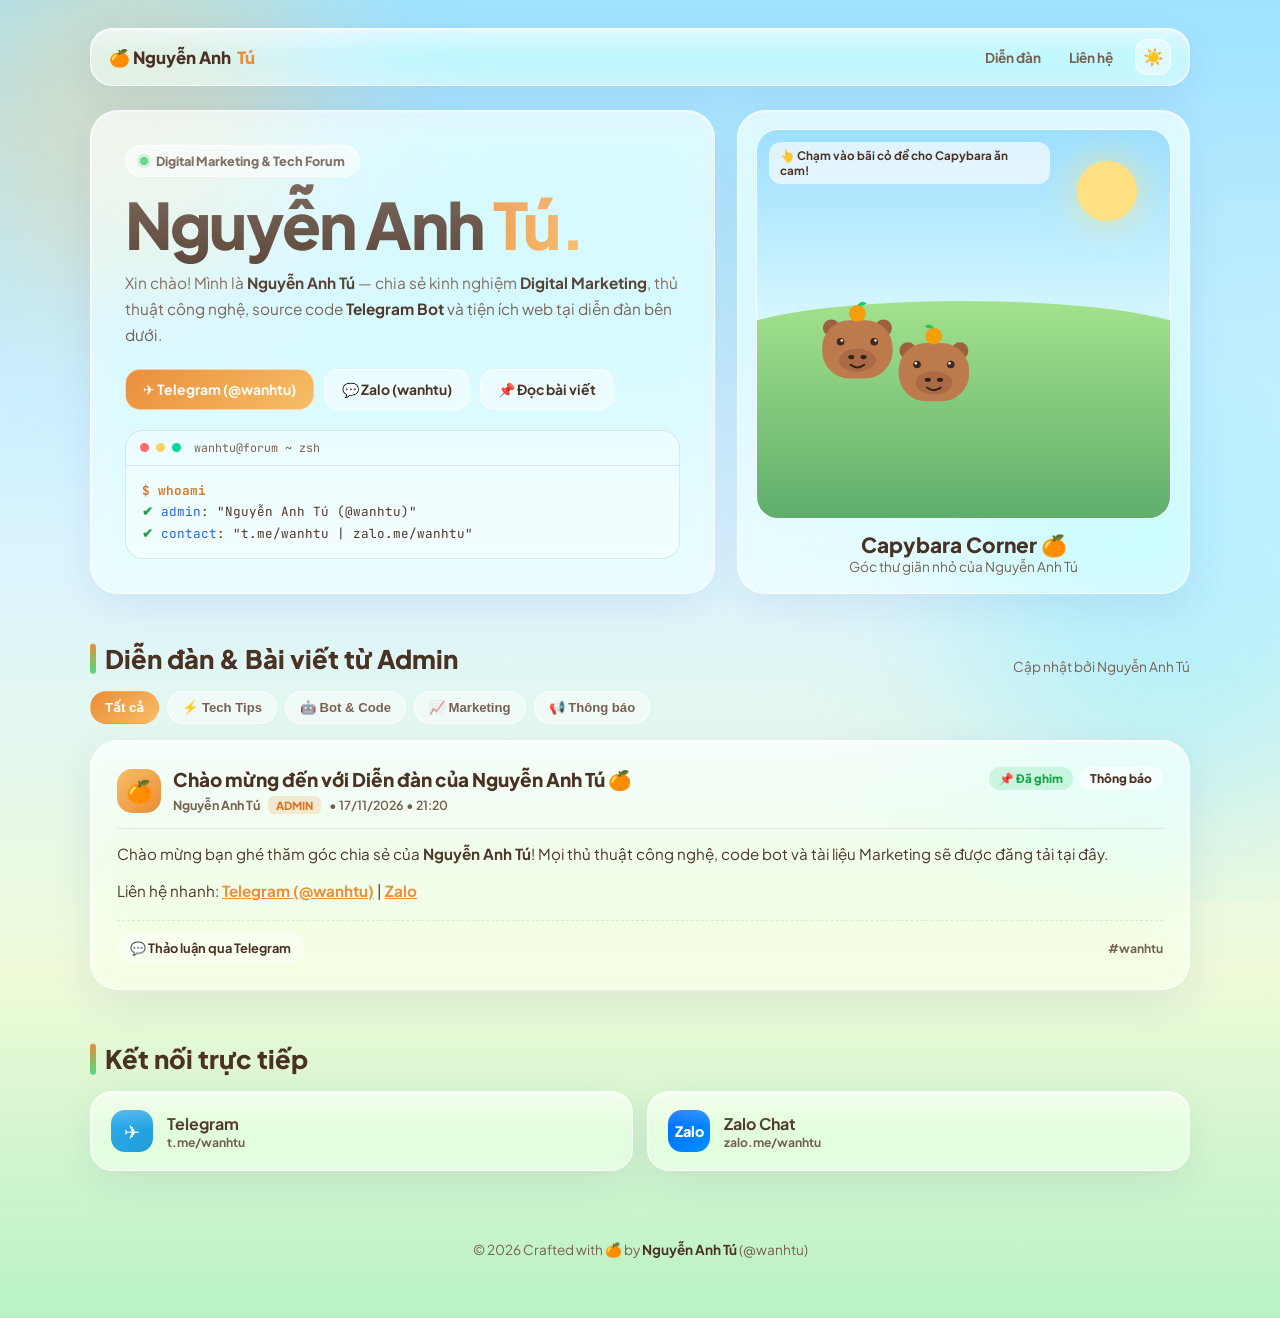
==== commit 76907eea: "Update print statement from 'Hello' to 'Goodbye'" ====
--- a/index.html
+++ b/index.html
@@ -3,22 +3,23 @@
 <head>
   <meta charset="UTF-8" />
   <meta name="viewport" content="width=device-width, initial-scale=1.0" />
-  <meta name="description" content="Nguyễn Anh Tú — Digital Marketer, Automation & Web Builder." />
-  <title>Nguyễn Anh Tú — Capybara Corner 🍊</title>
+  <meta name="description" content="Nguyễn Anh Tú — Digital Marketer, Automation & Tech Forum." />
+  <title>Nguyễn Anh Tú — Capybara Corner & Tech Forum 🍊</title>
   <link rel="preconnect" href="https://fonts.googleapis.com">
   <link rel="preconnect" href="https://fonts.gstatic.com" crossorigin>
   <link href="https://fonts.googleapis.com/css2?family=Plus+Jakarta+Sans:wght@500;600;700;800&family=JetBrains+Mono:wght@500;700&display=swap" rel="stylesheet">
   <script>
     document.documentElement.classList.add('js');
     try {
-      const savedTheme = localStorage.getItem('anhtu-theme');
-      if (savedTheme === 'dark') document.documentElement.setAttribute('data-theme', 'dark');
+      if (localStorage.getItem('anhtu-theme') === 'dark') {
+        document.documentElement.setAttribute('data-theme', 'dark');
+      }
     } catch (e) {}
   </script>
   <style>
     :root {
-      --glass-bg: rgba(255, 255, 255, 0.52);
-      --glass-border: rgba(255, 255, 255, 0.8);
+      --glass-bg: rgba(255, 255, 255, 0.54);
+      --glass-border: rgba(255, 255, 255, 0.82);
       --glass-shadow: 0 12px 40px rgba(31, 38, 135, 0.08), inset 0 1px 2px rgba(255, 255, 255, 0.95);
       --sky: #9ee3ff;
       --sky-2: #dcf5ff;
@@ -30,9 +31,8 @@
       --muted: #786051;
       --line: rgba(95, 64, 47, 0.12);
     }
-
     [data-theme="dark"] {
-      --glass-bg: rgba(22, 32, 50, 0.62);
+      --glass-bg: rgba(22, 32, 50, 0.65);
       --glass-border: rgba(255, 255, 255, 0.14);
       --glass-shadow: 0 14px 44px rgba(0, 0, 0, 0.48), inset 0 1px 1px rgba(255, 255, 255, 0.18);
       --sky: #090e1a;
@@ -48,42 +48,24 @@
 
     * { margin: 0; padding: 0; box-sizing: border-box; }
     html { scroll-behavior: smooth; }
-
     body {
-      font-family: 'Plus Jakarta Sans', system-ui, -apple-system, sans-serif;
+      font-family: 'Plus Jakarta Sans', system-ui, sans-serif;
       color: var(--text);
       background: linear-gradient(180deg, var(--sky) 0%, var(--sky-2) 42%, #eefad8 74%, var(--mint) 100%);
-      min-height: 100vh;
-      overflow-x: hidden;
-      transition: background .5s ease, color .5s ease;
-      position: relative;
-    }
-
+      min-height: 100vh; overflow-x: hidden; transition: background .5s ease, color .5s ease;
+    }
     [data-theme="dark"] body {
       background: linear-gradient(180deg, var(--sky) 0%, var(--sky-2) 45%, #0e1829 75%, var(--mint) 100%);
     }
 
-    /* Ambient floating blobs for premium depth */
-    .ambient-bg {
-      position: fixed; inset: 0; z-index: 0; pointer-events: none; overflow: hidden;
-    }
-    .blob {
-      position: absolute; border-radius: 50%; filter: blur(80px); opacity: 0.45;
-      animation: floatBlob 16s ease-in-out infinite alternate;
-    }
+    .ambient-bg { position: fixed; inset: 0; z-index: 0; pointer-events: none; overflow: hidden; }
+    .blob { position: absolute; border-radius: 50%; filter: blur(80px); opacity: 0.45; animation: floatBlob 16s ease-in-out infinite alternate; }
     .blob-1 { width: 380px; height: 380px; background: #ffd28a; top: -80px; left: -60px; }
     .blob-2 { width: 420px; height: 420px; background: #8be9fd; bottom: 10%; right: -100px; animation-delay: -5s; }
     [data-theme="dark"] .blob-1 { background: #1e3a8a; opacity: 0.35; }
     [data-theme="dark"] .blob-2 { background: #065f46; opacity: 0.25; }
-
-    @keyframes floatBlob {
-      0% { transform: translate(0, 0) scale(1); }
-      100% { transform: translate(40px, 30px) scale(1.1); }
-    }
-
-    body.loading, body.theme-switching { overflow: hidden; }
-
-    /* ================= LIQUID GLASS + SPOTLIGHT ================= */
+    @keyframes floatBlob { 0% { transform: translate(0, 0) scale(1); } 100% { transform: translate(40px, 30px) scale(1.1); } }
+
     .liquid-glass {
       background: var(--glass-bg);
       backdrop-filter: blur(16px) saturate(185%);
@@ -91,575 +73,240 @@
       border: 1px solid var(--glass-border);
       border-radius: 28px;
       box-shadow: var(--glass-shadow);
-      position: relative;
-      overflow: hidden;
-    }
-
+      position: relative; overflow: hidden;
+    }
     .liquid-glass::before {
-      content: ""; position: absolute; top: 0; left: 0; right: 0; height: 50%;
-      background: linear-gradient(180deg, rgba(255,255,255,0.42) 0%, rgba(255,255,255,0) 100%);
+      content: ""; position: absolute; top: 0; left: 0; right: 0; height: 45%;
+      background: linear-gradient(180deg, rgba(255,255,255,0.4) 0%, rgba(255,255,255,0) 100%);
       pointer-events: none; z-index: 1;
     }
     [data-theme="dark"] .liquid-glass::before {
-      background: linear-gradient(180deg, rgba(255,255,255,0.07) 0%, rgba(255,255,255,0) 100%);
-    }
-
-    /* Interactive mouse spotlight */
-    .liquid-glass::after {
-      content: ""; position: absolute; inset: 0; pointer-events: none; z-index: 1;
-      background: radial-gradient(450px circle at var(--mx, 50%) var(--my, 50%), rgba(255,255,255,0.28), transparent 65%);
-      opacity: 0; transition: opacity 0.3s ease;
-    }
-    [data-theme="dark"] .liquid-glass::after {
-      background: radial-gradient(450px circle at var(--mx, 50%) var(--my, 50%), rgba(255,255,255,0.08), transparent 65%);
-    }
-    .liquid-glass:hover::after { opacity: 1; }
-
-    a { color: inherit; text-decoration: none; -webkit-tap-highlight-color: transparent; }
+      background: linear-gradient(180deg, rgba(255,255,255,0.06) 0%, rgba(255,255,255,0) 100%);
+    }
+
+    a { color: inherit; text-decoration: none; }
     .container { width: min(1100px, calc(100% - 32px)); margin: 0 auto; position: relative; z-index: 2; }
 
-    /* ================= LOADER ================= */
-    .loader {
-      position: fixed; inset: 0; z-index: 9999; display: grid; place-items: center;
-      background: linear-gradient(180deg, var(--sky) 0%, var(--sky-2) 45%, #effbdc 75%, var(--mint) 100%);
-      transition: opacity .5s ease, visibility .5s ease;
-    }
-    .loader.hide { opacity: 0; visibility: hidden; }
-    .loader-inner { text-align: center; position: relative; z-index: 2; }
-    .loader-capy { width: 120px; height: auto; display: block; margin: 0 auto; animation: capyBob 1.5s ease-in-out infinite; }
-    .loader-text {
-      margin-top: 16px; font-size: .74rem; font-weight: 800; letter-spacing: .22em; text-transform: uppercase;
-      color: var(--brown-dark); display: inline-flex; align-items: center; gap: 4px;
-    }
-    .loader-text i {
-      width: 5px; height: 5px; border-radius: 50%; background: var(--brown-dark);
-      animation: dotPulse 1.2s ease-in-out infinite;
-    }
-    .loader-text i:nth-child(2) { animation-delay: .15s; }
-    .loader-text i:nth-child(3) { animation-delay: .3s; }
-    @keyframes dotPulse { 0%, 100% { opacity: .25; transform: translateY(0); } 50% { opacity: 1; transform: translateY(-3px); } }
-    .loader-bar {
-      width: 190px; height: 8px; margin: 14px auto 0; border-radius: 999px;
-      background: rgba(255,255,255,.45); box-shadow: inset 0 1px 3px rgba(0,0,0,.1); overflow: hidden;
-    }
-    .loader-bar span {
-      display: block; height: 100%; width: 40%; border-radius: inherit;
-      background: linear-gradient(90deg, #eea24f, #f6c06c, #77c88a);
-      animation: loadSlide 1.1s ease-in-out infinite;
-    }
-    @keyframes loadSlide { 0% { transform: translateX(-110%); } 100% { transform: translateX(270%); } }
-
-    /* ================= OVERLAYS ================= */
-    .lang-overlay, .theme-overlay {
-      position: fixed; inset: 0; z-index: 9500;
-      background: var(--glass-bg); backdrop-filter: blur(16px); -webkit-backdrop-filter: blur(16px);
-      display: flex; flex-direction: column; align-items: center; justify-content: center;
-      opacity: 0; visibility: hidden; pointer-events: none; transition: opacity .35s ease, visibility .35s ease;
-    }
-    body.lang-switching .lang-overlay, body.theme-switching .theme-overlay { opacity: 1; visibility: visible; pointer-events: auto; }
-    .lang-spinner-wrapper { position: relative; width: 100px; height: 100px; display: grid; place-items: center; }
-    .lang-spinner { position: absolute; inset: 0; width: 100%; height: 100%; animation: spinLoad 1.1s linear infinite; }
-    .lang-capy-logo { font-size: 3rem; animation: jumpCapy 0.45s ease-in-out infinite alternate; }
-    @keyframes jumpCapy { 0% { transform: translateY(0) scale(1); } 100% { transform: translateY(-12px) scale(1.1); } }
-    @keyframes spinLoad { 100% { transform: rotate(360deg); } }
-
-    .theme-sky-icon {
-      position: relative; z-index: 10; font-size: 6.5rem; line-height: 1;
-      filter: drop-shadow(0 0 30px rgba(255, 215, 0, 0.6));
-      animation: spinGlow 1.5s cubic-bezier(0.4, 0, 0.2, 1) forwards;
-    }
-    @keyframes spinGlow {
-      0% { transform: scale(0.2) rotate(0deg); opacity: 0; }
-      50% { transform: scale(1.15) rotate(180deg); opacity: 1; }
-      100% { transform: scale(1) rotate(360deg); opacity: 1; }
-    }
-    .theme-runway { position: absolute; bottom: 28%; width: 100%; height: 180px; z-index: 5; pointer-events: none; }
-    .running-capy { position: absolute; bottom: 0; height: auto; filter: drop-shadow(0 15px 10px rgba(0,0,0,0.15)); }
-    .capy-1 { width: 120px; animation: runAcross 1.5s cubic-bezier(0.3, 0, 0.7, 1) 0.1s forwards; }
-    .capy-2 { width: 85px; bottom: 20px; animation: runAcross 1.7s cubic-bezier(0.3, 0, 0.7, 1) 0.2s forwards; }
-    .capy-3 { width: 145px; bottom: -10px; animation: runAcross 1.35s cubic-bezier(0.3, 0, 0.7, 1) 0s forwards; }
-    @keyframes runAcross {
-      0% { transform: translateX(-220px) translateY(0); }
-      50% { transform: translateX(50vw) translateY(-22px); }
-      100% { transform: translateX(110vw) translateY(0); }
-    }
-
-    /* ================= SCROLL PROGRESS & NAV ================= */
-    .progress { position: fixed; top: 0; left: 0; width: 100%; height: 4px; z-index: 60; pointer-events: none; }
-    .progress span {
-      display: block; height: 100%; width: 0; border-radius: 0 999px 999px 0;
-      background: linear-gradient(90deg, #ffb765, #f6c06c, #77c88a, #64d2ff);
-    }
-
+    /* NAV */
     nav { position: sticky; top: 14px; z-index: 30; padding-top: 14px; }
-    .nav-inner {
-      display: flex; justify-content: space-between; align-items: center; gap: 14px;
-      padding: 10px 18px; border-radius: 22px;
-    }
-    .brand {
-      font-weight: 800; font-size: 1.05rem; letter-spacing: -.3px; color: var(--brown-dark);
-      display: inline-flex; align-items: center; gap: 6px; white-space: nowrap; z-index: 2;
-    }
+    .nav-inner { display: flex; justify-content: space-between; align-items: center; padding: 10px 18px; border-radius: 22px; }
+    .brand { font-weight: 800; font-size: 1.05rem; color: var(--brown-dark); display: inline-flex; align-items: center; gap: 6px; z-index: 2; }
     .brand span { color: var(--accent); }
-    .brand em { font-style: normal; display: inline-block; animation: capyWiggle 3.4s ease-in-out infinite; }
-    @keyframes capyWiggle {
-      0%, 88%, 100% { transform: rotate(0); }
-      92% { transform: rotate(-14deg) translateY(-2px); }
-      96% { transform: rotate(12deg) translateY(-1px); }
-    }
-
     .nav-right { display: flex; align-items: center; gap: 10px; z-index: 2; }
     .nav-links { display: flex; gap: 4px; }
-    .nav-links a {
-      padding: 8px 13px; color: var(--muted); border-radius: 12px;
-      font-size: .86rem; font-weight: 700; transition: all .2s ease;
-    }
+    .nav-links a { padding: 8px 12px; color: var(--muted); border-radius: 12px; font-size: .85rem; font-weight: 700; transition: .2s; }
     .nav-links a:hover { background: rgba(255,255,255,0.35); color: var(--brown-dark); }
-    [data-theme="dark"] .nav-links a:hover { background: rgba(255,255,255,0.1); }
-    .nav-links a.active { color: var(--brown-dark); background: rgba(255,255,255,0.65); box-shadow: 0 2px 8px rgba(0,0,0,0.04); }
-    [data-theme="dark"] .nav-links a.active { background: rgba(255,255,255,0.16); }
-
-    .nav-controls { display: flex; gap: 8px; }
-    .lang-switch, .theme-btn {
-      display: flex; gap: 3px; padding: 3px; border-radius: 14px;
-      background: rgba(255,255,255,0.45); border: 1px solid var(--glass-border);
-    }
-    [data-theme="dark"] .lang-switch, [data-theme="dark"] .theme-btn { background: rgba(0,0,0,0.25); }
     .theme-btn {
-      align-items: center; justify-content: center; width: 35px; height: 35px;
-      cursor: pointer; font-size: 1.05rem; transition: transform .2s ease;
-    }
-    .theme-btn:hover { transform: scale(1.08) rotate(12deg); }
-    .lang-btn {
-      border: 0; background: transparent; font: inherit; font-size: .75rem; font-weight: 800;
-      color: var(--muted); padding: 6px 10px; border-radius: 10px; cursor: pointer; transition: all .25s ease;
-    }
-    .lang-btn.active {
-      background: linear-gradient(135deg, var(--accent), var(--accent-2)); color: #fff;
-      box-shadow: 0 4px 12px rgba(235, 140, 56, 0.35);
-    }
-
-    /* ================= HERO ================= */
-    header { padding: 48px 0 28px; }
-    .hero { display: grid; grid-template-columns: 1.16fr .84fr; gap: 22px; align-items: stretch; }
-    .hero-main { padding: 38px; display: flex; flex-direction: column; justify-content: space-between; }
-
-    .status-row { display: flex; flex-wrap: wrap; gap: 8px; margin-bottom: 18px; position: relative; z-index: 2; }
+      width: 36px; height: 36px; border-radius: 12px; border: 1px solid var(--glass-border);
+      background: rgba(255,255,255,0.45); cursor: pointer; font-size: 1.05rem; display: grid; place-items: center;
+    }
+    [data-theme="dark"] .theme-btn { background: rgba(0,0,0,0.25); }
+
+    /* HERO */
+    header { padding: 38px 0 22px; }
+    .hero { display: grid; grid-template-columns: 1.16fr .84fr; gap: 22px; }
+    .hero-main { padding: 34px; display: flex; flex-direction: column; justify-content: space-between; }
     .eyebrow {
-      display: inline-flex; align-items: center; gap: 8px; padding: 7px 14px;
+      display: inline-flex; align-items: center; gap: 8px; padding: 7px 14px; width: fit-content;
       background: rgba(255,255,255,0.55); color: var(--brown-dark); border: 1px solid var(--glass-border);
-      border-radius: 999px; font-size: .79rem; font-weight: 800;
+      border-radius: 999px; font-size: .79rem; font-weight: 800; margin-bottom: 14px; z-index: 2;
     }
     [data-theme="dark"] .eyebrow { background: rgba(255,255,255,0.09); }
-    .pulse-dot {
-      width: 8px; height: 8px; border-radius: 50%; background: #22c55e;
-      box-shadow: 0 0 0 3px rgba(34, 197, 94, 0.25); animation: pulseGreen 2s infinite;
-    }
-    @keyframes pulseGreen { 0%, 100% { opacity: 1; } 50% { opacity: 0.4; } }
-
-    h1 {
-      font-size: clamp(2.6rem, 5.4vw, 4.3rem); line-height: 1.02; letter-spacing: -2px;
-      color: var(--brown-dark); margin-bottom: 16px; position: relative; z-index: 2; font-weight: 800;
-    }
-    h1 .orange {
-      background: linear-gradient(135deg, #e8832c, #f6b95c);
-      -webkit-background-clip: text; -webkit-text-fill-color: transparent;
-    }
-
-    .lead { max-width: 650px; color: var(--muted); line-height: 1.75; font-size: 1rem; position: relative; z-index: 2; }
-    .lead strong { color: var(--brown-dark); font-weight: 700; }
-
-    .buttons { display: flex; flex-wrap: wrap; gap: 10px; margin-top: 24px; position: relative; z-index: 2; }
+    .pulse-dot { width: 8px; height: 8px; border-radius: 50%; background: #22c55e; box-shadow: 0 0 0 3px rgba(34, 197, 94, 0.25); }
+    h1 { font-size: clamp(2.5rem, 5vw, 4rem); line-height: 1.04; letter-spacing: -1.8px; color: var(--brown-dark); margin-bottom: 12px; z-index: 2; font-weight: 800; }
+    h1 .orange { background: linear-gradient(135deg, #e8832c, #f6b95c); -webkit-background-clip: text; -webkit-text-fill-color: transparent; }
+    .lead { color: var(--muted); line-height: 1.72; font-size: .96rem; z-index: 2; }
+    .lead strong { color: var(--brown-dark); }
+
+    .buttons { display: flex; flex-wrap: wrap; gap: 10px; margin-top: 20px; z-index: 2; }
     .btn {
-      display: inline-flex; align-items: center; justify-content: center; gap: 8px;
-      padding: 12px 18px; border-radius: 16px; font-weight: 700; font-size: .88rem;
-      background: rgba(255,255,255,0.5); border: 1px solid var(--glass-border); color: var(--brown-dark);
-      box-shadow: 0 4px 14px rgba(0,0,0,0.04); transition: all .22s ease; cursor: pointer;
+      display: inline-flex; align-items: center; gap: 8px; padding: 11px 17px; border-radius: 15px;
+      font-weight: 700; font-size: .87rem; background: rgba(255,255,255,0.5);
+      border: 1px solid var(--glass-border); color: var(--brown-dark); transition: .2s; cursor: pointer;
     }
     [data-theme="dark"] .btn { background: rgba(255,255,255,0.08); }
-    .btn:hover { transform: translateY(-3px); background: rgba(255,255,255,0.8); box-shadow: 0 8px 20px rgba(0,0,0,0.08); }
-    [data-theme="dark"] .btn:hover { background: rgba(255,255,255,0.16); }
-    .btn.primary {
-      color: #fff; background: linear-gradient(135deg, #ea8f3b, #f6be65);
-      border-color: rgba(255,255,255,0.5); box-shadow: 0 8px 20px rgba(234, 143, 59, 0.3);
-    }
-    .btn.primary:hover { box-shadow: 0 10px 24px rgba(234, 143, 59, 0.45); }
-
-    /* Terminal */
-    .terminal {
-      margin-top: 24px; border-radius: 18px; overflow: hidden;
-      background: rgba(255,255,255,0.45); border: 1px solid var(--line); position: relative; z-index: 2;
-    }
+    .btn:hover { transform: translateY(-2px); }
+    .btn.primary { color: #fff; background: linear-gradient(135deg, #ea8f3b, #f6be65); border-color: rgba(255,255,255,0.5); }
+
+    .terminal { margin-top: 20px; border-radius: 18px; overflow: hidden; background: rgba(255,255,255,0.45); border: 1px solid var(--line); z-index: 2; }
     [data-theme="dark"] .terminal { background: rgba(10, 15, 28, 0.55); }
-    .terminal-bar {
-      padding: 9px 14px; display: flex; align-items: center; gap: 7px;
-      border-bottom: 1px solid var(--line); background: rgba(255,255,255,0.3);
-    }
-    [data-theme="dark"] .terminal-bar { background: rgba(255,255,255,0.04); }
+    .terminal-bar { padding: 9px 14px; display: flex; align-items: center; gap: 7px; border-bottom: 1px solid var(--line); }
     .terminal-bar i { width: 9px; height: 9px; border-radius: 50%; display: block; }
     .terminal-bar i:nth-child(1) { background: #ff6b6b; }
     .terminal-bar i:nth-child(2) { background: #ffd166; }
     .terminal-bar i:nth-child(3) { background: #06d6a0; }
     .terminal-bar span { margin-left: 6px; color: var(--muted); font: .73rem 'JetBrains Mono', monospace; }
-    .terminal pre {
-      margin: 0; padding: 15px 16px; white-space: pre-wrap; color: var(--text);
-      font: .8rem/1.75 'JetBrains Mono', monospace;
-    }
-    .cmd { color: #d97724; font-weight: 700; }
-    .ok { color: #16a34a; font-weight: 700; }
-    .key { color: #2563eb; }
-    [data-theme="dark"] .cmd { color: #fbbf24; }
-    [data-theme="dark"] .ok { color: #4ade80; }
-    [data-theme="dark"] .key { color: #60a5fa; }
-    .cursor {
-      display: inline-block; width: 8px; height: 14px; background: var(--accent);
-      vertical-align: -2px; margin-left: 3px; border-radius: 1px;
-      animation: caretBlink 1s steps(2, start) infinite;
-    }
-    @keyframes caretBlink { 50% { opacity: 0; } }
-
-    /* ================= CAPY PLAYGROUND ================= */
-    .capy-card { display: flex; flex-direction: column; gap: 14px; min-height: 100%; padding: 20px; }
+    .terminal pre { margin: 0; padding: 14px 16px; white-space: pre-wrap; font: .79rem/1.7 'JetBrains Mono', monospace; }
+    .cmd { color: #d97724; font-weight: 700; } .ok { color: #16a34a; font-weight: 700; } .key { color: #2563eb; }
+    [data-theme="dark"] .cmd { color: #fbbf24; } [data-theme="dark"] .ok { color: #4ade80; } [data-theme="dark"] .key { color: #60a5fa; }
+
+    /* CAPY STAGE */
+    .capy-card { display: flex; flex-direction: column; gap: 12px; padding: 18px; }
     .capy-stage {
-      --u: 1; position: relative; z-index: 2; isolation: isolate;
-      flex: 1 1 auto; min-height: 350px; border-radius: 22px; overflow: hidden;
-      background: linear-gradient(180deg, rgba(115, 204, 255, .6) 0%, rgba(223, 247, 255, .45) 52%, rgba(255, 255, 255, 0) 100%);
-      border: 1px solid var(--glass-border);
-      touch-action: pan-y; user-select: none; transition: background .5s ease;
-    }
-    [data-theme="dark"] .capy-stage {
-      background: linear-gradient(180deg, rgba(6, 12, 28, .85) 0%, rgba(22, 35, 60, .6) 55%, rgba(30, 41, 59, 0) 100%);
-    }
-    .capy-stage.over-grass { cursor: pointer; }
-
-    /* Stars in dark mode */
-    .capy-stage::before {
-      content: ""; position: absolute; inset: 0; z-index: 0; pointer-events: none;
-      opacity: 0; transition: opacity .5s ease;
-      background-image:
-        radial-gradient(1.6px 1.6px at 14% 16%, #fff 50%, transparent 52%),
-        radial-gradient(1.2px 1.2px at 32% 10%, #fff 50%, transparent 52%),
-        radial-gradient(1.5px 1.5px at 48% 24%, #fff 50%, transparent 52%),
-        radial-gradient(1.2px 1.2px at 66% 14%, #fff 50%, transparent 52%),
-        radial-gradient(1.5px 1.5px at 82% 28%, #fff 50%, transparent 52%),
-        radial-gradient(1.1px 1.1px at 24% 34%, #fff 50%, transparent 52%);
-    }
-    [data-theme="dark"] .capy-stage::before { opacity: .85; }
-
-    .sun {
-      position: absolute; z-index: 1; width: 68px; height: 68px; border-radius: 50%;
-      right: 8%; top: 8%; background: #ffe082;
-      box-shadow: 0 0 42px rgba(255, 224, 130, .75); transition: all .5s ease;
-    }
-    [data-theme="dark"] .sun {
-      background: #e2e8f0;
-      box-shadow: inset -14px -9px 0 0 #64748b, 0 0 32px rgba(226, 232, 240, .3);
-    }
-
-    .capy-hill {
-      position: absolute; z-index: 1; left: -8%; right: -8%; bottom: 0; height: 56%;
-      border-radius: 50% 50% 0 0 / 18% 18% 0 0;
-      background: linear-gradient(180deg, #a3e28c 0%, #7bc978 52%, #5fae6c 100%);
-      box-shadow: inset 0 10px 20px rgba(255, 255, 255, .4); transition: background .5s ease;
-    }
-    [data-theme="dark"] .capy-hill {
-      background: linear-gradient(180deg, #2b5943 0%, #1e4535 52%, #153327 100%);
-      box-shadow: inset 0 8px 16px rgba(255, 255, 255, .08);
-    }
-
+      position: relative; z-index: 2; flex: 1; min-height: 320px; border-radius: 22px; overflow: hidden;
+      background: linear-gradient(180deg, rgba(115, 204, 255, .6) 0%, rgba(223, 247, 255, .45) 52%, transparent 100%);
+      border: 1px solid var(--glass-border); cursor: pointer; user-select: none;
+    }
+    [data-theme="dark"] .capy-stage { background: linear-gradient(180deg, rgba(6, 12, 28, .85) 0%, rgba(22, 35, 60, .6) 55%, transparent 100%); }
+    .sun { position: absolute; width: 60px; height: 60px; border-radius: 50%; right: 8%; top: 8%; background: #ffe082; box-shadow: 0 0 36px rgba(255, 224, 130, .75); }
+    [data-theme="dark"] .sun { background: #e2e8f0; box-shadow: inset -12px -8px 0 0 #64748b; }
+    .capy-hill { position: absolute; left: -8%; right: -8%; bottom: 0; height: 56%; border-radius: 50% 50% 0 0 / 18% 18% 0 0; background: linear-gradient(180deg, #a3e28c 0%, #5fae6c 100%); }
+    [data-theme="dark"] .capy-hill { background: linear-gradient(180deg, #2b5943 0%, #153327 100%); }
     .capy-hint {
-      position: absolute; z-index: 5; left: 12px; top: 12px; max-width: 66%;
-      padding: 7px 12px; border-radius: 14px; font-size: .74rem; font-weight: 700; line-height: 1.4;
-      color: var(--brown-dark); background: rgba(255, 255, 255, .65); border: 1px solid var(--glass-border);
-      backdrop-filter: blur(8px); pointer-events: none; transition: opacity .4s ease;
-    }
-    [data-theme="dark"] .capy-hint { background: rgba(15, 23, 42, .65); }
-
-    .feed-badge {
-      position: absolute; z-index: 5; left: 12px; bottom: 12px;
-      padding: 5px 11px; border-radius: 999px; font-size: .73rem; font-weight: 800;
-      color: var(--brown-dark); background: rgba(255,255,255,0.65); border: 1px solid var(--glass-border);
-      backdrop-filter: blur(6px); pointer-events: none;
-    }
-    [data-theme="dark"] .feed-badge { background: rgba(15,23,42,0.65); }
-
+      position: absolute; z-index: 5; left: 12px; top: 12px; max-width: 68%; padding: 6px 11px;
+      border-radius: 12px; font-size: .73rem; font-weight: 700; color: var(--brown-dark);
+      background: rgba(255,255,255,.65); backdrop-filter: blur(8px);
+    }
+    [data-theme="dark"] .capy-hint { background: rgba(15,23,42,.65); }
     .capy-layer { position: absolute; inset: 0; z-index: 3; pointer-events: none; }
-    .capy-actor {
-      position: absolute; left: 0; top: 0; transform-origin: 50% 100%; will-change: transform;
-    }
-    .capy-actor .bob { display: block; animation: capyWalkBob .55s ease-in-out infinite alternate; }
-    .capy-actor.eating .bob { animation: capyChomp .22s ease-in-out infinite alternate; }
-    @keyframes capyWalkBob { 0% { transform: translateY(0); } 100% { transform: translateY(-4px); } }
-    @keyframes capyChomp { 0% { transform: scaleY(1); } 100% { transform: scaleY(0.92) translateY(2px); } }
-    .capy-actor svg { display: block; width: 100%; height: auto; overflow: visible; }
-    .capy-actor .shadow {
-      position: absolute; left: 10%; right: 10%; bottom: -2px; height: 8px; border-radius: 50%;
-      background: rgba(35, 20, 10, .22); filter: blur(2px);
-    }
-    .capy-actor.a { width: 98px; }
-    .capy-actor.b { width: 104px; }
-    .capy-actor.c { width: 68px; }
-
-    .food {
-      position: absolute; z-index: 2; transform: translate(-50%, -70%); font-size: 24px;
-      pointer-events: none; animation: foodDrop .4s cubic-bezier(.3, 1.5, .5, 1);
-      filter: drop-shadow(0 4px 4px rgba(0,0,0,0.2));
-    }
-    @keyframes foodDrop {
-      0% { opacity: 0; transform: translate(-50%, -140%) scale(.4); }
-      100% { opacity: 1; transform: translate(-50%, -70%) scale(1); }
-    }
-    .pop {
-      position: absolute; z-index: 6; font-size: 18px; pointer-events: none;
-      animation: popUp .95s ease-out forwards;
-    }
-    @keyframes popUp {
-      0% { opacity: 0; transform: translate(-50%, 0) scale(.5); }
-      25% { opacity: 1; }
-      100% { opacity: 0; transform: translate(-50%, -48px) scale(1.2); }
-    }
-
-    .capy-caption { position: relative; z-index: 2; text-align: center; }
-    .capy-caption h2 { font-size: 1.45rem; color: var(--brown-dark); margin-bottom: 4px; font-weight: 800; }
-    .capy-caption p { color: var(--muted); font-size: .88rem; }
-
-    /* ================= SECTIONS ================= */
-    section { padding: 28px 0; scroll-margin-top: 84px; }
-    .section-head { display: flex; justify-content: space-between; gap: 20px; align-items: flex-end; margin-bottom: 16px; }
-    .section-head h2 {
-      font-size: 1.65rem; color: var(--brown-dark); letter-spacing: -.6px; font-weight: 800;
-      position: relative; padding-left: 16px;
-    }
+    .capy-actor { position: absolute; left: 0; top: 0; width: 92px; }
+    .food { position: absolute; z-index: 2; transform: translate(-50%, -70%); font-size: 24px; pointer-events: none; }
+    .pop { position: absolute; z-index: 6; font-size: 18px; pointer-events: none; animation: popUp .9s ease-out forwards; }
+    @keyframes popUp { 0% { opacity: 1; transform: translate(-50%, 0); } 100% { opacity: 0; transform: translate(-50%, -45px); } }
+    .capy-caption { text-align: center; z-index: 2; }
+    .capy-caption h2 { font-size: 1.3rem; color: var(--brown-dark); font-weight: 800; }
+    .capy-caption p { color: var(--muted); font-size: .85rem; }
+
+    /* FORUM */
+    section { padding: 26px 0; scroll-margin-top: 80px; }
+    .section-head { display: flex; justify-content: space-between; align-items: flex-end; gap: 14px; margin-bottom: 16px; flex-wrap: wrap; }
+    .section-head h2 { font-size: 1.6rem; color: var(--brown-dark); font-weight: 800; position: relative; padding-left: 15px; }
     .section-head h2::before {
       content: ""; position: absolute; left: 0; top: 50%; transform: translateY(-50%);
-      width: 6px; height: 1.25em; border-radius: 99px; background: linear-gradient(180deg, var(--accent), #4ade80);
-    }
-    .section-head p { color: var(--muted); text-align: right; max-width: 520px; line-height: 1.55; font-size: .9rem; }
-
-    .grid-3 { display: grid; grid-template-columns: repeat(3, 1fr); gap: 15px; }
-    .info { padding: 24px; transition: transform .25s ease, box-shadow .25s ease; }
-    .info:hover { transform: translateY(-5px); }
-    .emoji {
-      width: 46px; height: 46px; border-radius: 14px; display: grid; place-items: center;
-      font-size: 1.45rem; margin-bottom: 14px; background: rgba(255,255,255,0.55);
-      border: 1px solid var(--glass-border); position: relative; z-index: 2;
-    }
-    [data-theme="dark"] .emoji { background: rgba(255,255,255,0.08); }
-    .info h3 { color: var(--brown-dark); font-size: 1.06rem; margin-bottom: 8px; font-weight: 800; position: relative; z-index: 2; }
-    .info p { color: var(--muted); line-height: 1.68; font-size: .91rem; position: relative; z-index: 2; }
-
-    .about { padding: 26px; line-height: 1.8; color: var(--muted); font-size: .96rem; }
-    .about strong { color: var(--brown-dark); }
-
-    .skills { display: flex; flex-wrap: wrap; gap: 10px; padding: 24px; }
-    .pill {
-      padding: 10px 15px; border-radius: 999px; font-size: .84rem; font-weight: 700;
-      border: 1px solid var(--glass-border); background: rgba(255,255,255,0.5); color: var(--brown-dark);
-      transition: all .2s ease; position: relative; z-index: 2;
-    }
-    [data-theme="dark"] .pill { background: rgba(255,255,255,0.08); }
-    .pill:hover { transform: translateY(-3px) scale(1.04); background: rgba(255,255,255,0.85); }
-    [data-theme="dark"] .pill:hover { background: rgba(255,255,255,0.16); }
-
-    /* ================= SOCIALS ================= */
-    .socials { display: grid; grid-template-columns: repeat(auto-fit, minmax(210px, 1fr)); gap: 14px; }
-    .social {
-      padding: 18px 20px; border-radius: 22px; display: flex; align-items: center; gap: 14px;
-      font-size: .92rem; font-weight: 700; transition: all .25s ease; position: relative; z-index: 2;
-    }
-    .social:hover { transform: translateY(-4px); background: rgba(255,255,255,0.75); }
-    [data-theme="dark"] .social:hover { background: rgba(255,255,255,0.14); }
-    .social-ico {
-      width: 42px; height: 42px; border-radius: 14px; display: grid; place-items: center;
-      font-size: 1.25rem; flex-shrink: 0; color: #fff;
-    }
+      width: 6px; height: 1.2em; border-radius: 99px; background: linear-gradient(180deg, var(--accent), #4ade80);
+    }
+    .forum-filters { display: flex; gap: 8px; flex-wrap: wrap; margin-bottom: 16px; }
+    .filter-chip {
+      padding: 8px 14px; border-radius: 999px; font-size: .82rem; font-weight: 700;
+      background: rgba(255,255,255,0.45); border: 1px solid var(--glass-border); color: var(--muted); cursor: pointer;
+    }
+    [data-theme="dark"] .filter-chip { background: rgba(255,255,255,0.07); }
+    .filter-chip.active { background: linear-gradient(135deg, var(--accent), var(--accent-2)); color: #fff; border-color: transparent; }
+
+    .forum-grid { display: flex; flex-direction: column; gap: 16px; }
+    .post-card { padding: 26px; z-index: 2; }
+    .post-header { display: flex; justify-content: space-between; align-items: flex-start; gap: 12px; margin-bottom: 14px; flex-wrap: wrap; z-index: 2; position: relative; }
+    .post-author-box { display: flex; align-items: center; gap: 12px; }
+    .post-avatar {
+      width: 44px; height: 44px; border-radius: 15px; display: grid; place-items: center;
+      font-size: 1.35rem; background: linear-gradient(135deg, #f6be65, #eb8c38); color: #fff; flex-shrink: 0;
+    }
+    .post-meta-info h3 { font-size: 1.18rem; font-weight: 800; color: var(--brown-dark); margin-bottom: 4px; }
+    .post-sub { display: flex; align-items: center; gap: 8px; flex-wrap: wrap; font-size: .78rem; color: var(--muted); font-weight: 600; }
+    .badge-admin { padding: 2px 8px; border-radius: 6px; font-size: .7rem; font-weight: 800; background: rgba(235, 140, 56, 0.18); color: #d97724; }
+    [data-theme="dark"] .badge-admin { color: #fbbf24; }
+    .badge-cat { padding: 4px 11px; border-radius: 999px; font-size: .75rem; font-weight: 800; background: rgba(255,255,255,0.6); color: var(--brown-dark); }
+    [data-theme="dark"] .badge-cat { background: rgba(255,255,255,0.1); }
+    .badge-pin { padding: 4px 10px; border-radius: 999px; font-size: .73rem; font-weight: 800; background: rgba(34, 197, 94, 0.16); color: #16a34a; }
+    [data-theme="dark"] .badge-pin { color: #4ade80; }
+
+    .post-html-body { position: relative; z-index: 2; line-height: 1.75; font-size: .95rem; padding-top: 12px; border-top: 1px solid var(--line); overflow-wrap: break-word; }
+    .post-html-body p { margin-bottom: 10px; }
+    .post-html-body a { color: var(--accent); text-decoration: underline; font-weight: 700; }
+    .post-html-body pre { font-family: 'JetBrains Mono', monospace; background: rgba(0,0,0,0.06); padding: 12px; border-radius: 12px; overflow-x: auto; margin: 10px 0; font-size: .84rem; }
+    [data-theme="dark"] .post-html-body pre { background: rgba(0,0,0,0.35); }
+    .post-html-body img { max-width: 100%; border-radius: 16px; margin: 10px 0; }
+
+    .post-footer { display: flex; justify-content: space-between; align-items: center; gap: 10px; margin-top: 16px; padding-top: 12px; border-top: 1px dashed var(--line); position: relative; z-index: 2; }
+    .react-btn {
+      padding: 6px 12px; border-radius: 999px; border: 1px solid var(--glass-border);
+      background: rgba(255,255,255,0.45); color: var(--brown-dark); font-size: .8rem; font-weight: 700; cursor: pointer;
+    }
+    [data-theme="dark"] .react-btn { background: rgba(255,255,255,0.07); }
+
+    /* SOCIALS & FOOTER */
+    .socials { display: grid; grid-template-columns: repeat(auto-fit, minmax(220px, 1fr)); gap: 14px; }
+    .social { padding: 18px 20px; border-radius: 22px; display: flex; align-items: center; gap: 14px; font-weight: 700; transition: .2s; }
+    .social:hover { transform: translateY(-3px); }
+    .social-ico { width: 42px; height: 42px; border-radius: 14px; display: grid; place-items: center; font-size: 1.2rem; color: #fff; }
     .ico-tg { background: linear-gradient(135deg, #2aabee, #229ed9); }
-    .ico-zl { background: linear-gradient(135deg, #0068ff, #0091ff); font-weight: 800; font-size: .95rem; }
-    .ico-gh { background: linear-gradient(135deg, #334155, #0f172a); }
-    .social-meta { display: flex; flex-direction: column; text-align: left; }
-    .social-meta span { font-size: .76rem; color: var(--muted); font-weight: 600; }
-
-    /* ================= FOOTER & BACK TO TOP ================= */
-    footer { padding: 48px 0 64px; text-align: center; color: var(--muted); font-size: .85rem; }
+    .ico-zl { background: linear-gradient(135deg, #0068ff, #0091ff); font-size: .9rem; font-weight: 800; }
+    .social-meta { display: flex; flex-direction: column; }
+    .social-meta span { font-size: .76rem; color: var(--muted); }
+
+    footer { padding: 44px 0 60px; text-align: center; color: var(--muted); font-size: .85rem; }
     footer strong { color: var(--brown-dark); }
-    .view-counter {
-      display: inline-flex; align-items: center; gap: 8px; padding: 8px 18px; margin-top: 14px;
-      border-radius: 999px; font-weight: 800; font-size: .88rem; color: var(--brown-dark);
-    }
-
-    .to-top {
-      position: fixed; right: 20px; bottom: 20px; width: 46px; height: 46px; border-radius: 50%;
-      border: 1px solid var(--glass-border); cursor: pointer; display: grid; place-items: center;
-      font-size: 1.1rem; font-weight: 800; color: var(--brown-dark);
-      background: var(--glass-bg); backdrop-filter: blur(10px);
-      box-shadow: 0 6px 18px rgba(0,0,0,0.12);
-      opacity: 0; transform: translateY(16px) scale(.85); pointer-events: none; z-index: 50;
-      transition: all .3s ease;
-    }
-    .to-top.show { opacity: 1; transform: none; pointer-events: auto; }
-    .to-top:hover { transform: translateY(-4px); }
-
-    @keyframes capyBob { 0%, 100% { transform: translateY(0); } 50% { transform: translateY(-6px); } }
-
-    .js .reveal { opacity: 0; transform: translateY(20px); transition: opacity .6s ease, transform .6s ease; }
-    .js .reveal.in { opacity: 1; transform: none; }
-
-    @media (max-width: 860px) {
-      .hero, .grid-3 { grid-template-columns: 1fr; }
-      .section-head { align-items: flex-start; flex-direction: column; }
-      .section-head p { text-align: left; }
-    }
-    @media (max-width: 600px) {
-      .container { width: min(100% - 20px, 1100px); }
-      .nav-links { display: none; }
-      header { padding-top: 28px; }
-      .hero-main, .capy-card, .info, .about { padding: 22px; }
-      .buttons .btn { flex: 1 1 46%; }
-    }
+
+    @media (max-width: 860px) { .hero { grid-template-columns: 1fr; } }
+    @media (max-width: 600px) { .nav-links { display: none; } }
   </style>
 </head>
-<body class="loading">
+<body>
   <div class="ambient-bg" aria-hidden="true">
     <div class="blob blob-1"></div>
     <div class="blob blob-2"></div>
   </div>
 
-  <!-- SVG CAPYBARA DEFINITIONS -->
   <svg width="0" height="0" style="position:absolute" aria-hidden="true">
     <defs>
-      <g id="capy-base">
+      <g id="capy-orange">
         <circle cx="-34" cy="-26" r="11" fill="#9b603c"/>
         <circle cx="34" cy="-26" r="11" fill="#9b603c"/>
         <rect x="-46" y="-36" width="92" height="76" rx="36" fill="#bd7a4c"/>
         <ellipse cx="0" cy="16" rx="24" ry="15" fill="#a96a45"/>
         <ellipse cx="-8" cy="12" rx="4" ry="2.8" fill="#2f2018"/>
         <ellipse cx="8" cy="12" rx="4" ry="2.8" fill="#2f2018"/>
-      </g>
-      <g id="capy-face">
-        <use href="#capy-base"/>
         <circle cx="-22" cy="-8" r="5" fill="#3d291e"/>
         <circle cx="22" cy="-8" r="5" fill="#3d291e"/>
         <circle cx="-20.4" cy="-9.6" r="1.6" fill="#fff"/>
         <circle cx="23.6" cy="-9.6" r="1.6" fill="#fff"/>
         <path d="M-9 22 q9 7 18 0" stroke="#2f2018" stroke-width="2.5" fill="none" stroke-linecap="round"/>
-      </g>
-      <!-- Capybara with yuzu orange on head -->
-      <g id="capy-orange">
-        <use href="#capy-face"/>
         <circle cx="0" cy="-45" r="11" fill="#f59e0b"/>
         <path d="M0 -56 Q6 -63 12 -58 Q6 -53 0 -56 Z" fill="#22c55e"/>
       </g>
     </defs>
   </svg>
 
-  <!-- LOADER -->
-  <div class="loader" id="loader">
-    <div class="loader-inner">
-      <svg class="loader-capy" viewBox="-70 -75 140 145" aria-hidden="true">
-        <ellipse cx="0" cy="52" rx="42" ry="7" fill="#6b4a35" opacity=".15"/>
-        <use href="#capy-orange"/>
-      </svg>
-      <div class="loader-text">Loading<i></i><i></i><i></i></div>
-      <div class="loader-bar"><span></span></div>
-    </div>
-  </div>
-
-  <!-- LANG OVERLAY -->
-  <div class="lang-overlay" id="langOverlay" aria-hidden="true">
-    <div class="lang-spinner-wrapper">
-      <svg class="lang-spinner" viewBox="0 0 100 100">
-        <circle cx="50" cy="50" r="38" stroke="#f6c06c" stroke-width="8" fill="none" stroke-dasharray="160 80" stroke-linecap="round"/>
-      </svg>
-      <div class="lang-capy-logo">🍊</div>
-    </div>
-  </div>
-
-  <!-- THEME OVERLAY -->
-  <div class="theme-overlay" id="themeOverlay" aria-hidden="true">
-    <div class="theme-sky-icon" id="themeSkyIcon">🌙</div>
-    <div class="theme-runway">
-      <svg class="running-capy capy-1" viewBox="-60 -70 120 130"><use href="#capy-orange"/></svg>
-      <svg class="running-capy capy-2" viewBox="-60 -60 120 120"><use href="#capy-face"/></svg>
-      <svg class="running-capy capy-3" viewBox="-60 -70 120 130"><use href="#capy-orange"/></svg>
-    </div>
-  </div>
-
-  <div class="progress"><span id="progressBar"></span></div>
-
-  <!-- NAVBAR -->
   <nav>
     <div class="container">
       <div class="nav-inner liquid-glass">
-        <a href="#" class="brand"><em>🍊</em> Nguyễn Anh <span>Tú</span></a>
+        <a href="#" class="brand">🍊 Nguyễn Anh <span>Tú</span></a>
         <div class="nav-right">
           <div class="nav-links">
-            <a href="#about" data-i18n="nav_about">Giới thiệu</a>
-            <a href="#projects" data-i18n="nav_projects">Lĩnh vực</a>
-            <a href="#skills" data-i18n="nav_skills">Kỹ năng</a>
-            <a href="#contact" data-i18n="nav_contact">Liên hệ</a>
-          </div>
-          <div class="nav-controls">
-            <div class="lang-switch">
-              <button class="lang-btn active" data-lang="vi">VI</button>
-              <button class="lang-btn" data-lang="en">EN</button>
-            </div>
-            <button class="theme-btn" id="themeToggle" aria-label="Đổi giao diện">☀️</button>
-          </div>
+            <a href="#forum">Diễn đàn</a>
+            <a href="#contact">Liên hệ</a>
+          </div>
+          <button class="theme-btn" id="themeToggle" aria-label="Đổi giao diện">☀️</button>
         </div>
       </div>
     </div>
   </nav>
 
-  <!-- HERO -->
   <header>
     <div class="container">
       <div class="hero">
         <div class="hero-main liquid-glass">
           <div>
-            <div class="status-row">
-              <div class="eyebrow"><span class="pulse-dot"></span> <span data-i18n="status">Sẵn sàng kết nối & hợp tác</span></div>
-              <div class="eyebrow">🇻🇳 Digital Marketing & Tech</div>
-            </div>
+            <div class="eyebrow"><span class="pulse-dot"></span> Digital Marketing & Tech Forum</div>
             <h1>Nguyễn Anh <span class="orange">Tú.</span></h1>
-            <p class="lead" data-i18n="hero_lead">
-              Xin chào! Mình là <strong>Nguyễn Anh Tú</strong> — đam mê <strong>Digital Marketing</strong>, xây dựng <strong>Web Utilities</strong>, <strong>Telegram Bot</strong> tự động hóa và tối ưu trải nghiệm số hiện đại.
+            <p class="lead">
+              Xin chào! Mình là <strong>Nguyễn Anh Tú</strong> — chia sẻ kinh nghiệm <strong>Digital Marketing</strong>, thủ thuật công nghệ, source code <strong>Telegram Bot</strong> và tiện ích web tại diễn đàn bên dưới.
             </p>
             <div class="buttons">
-              <a href="https://t.me/wanhtu" target="_blank" rel="noopener" class="btn primary">
-                ✈️ Telegram (@wanhtu)
-              </a>
-              <a href="https://zalo.me/wanhtu" target="_blank" rel="noopener" class="btn">
-                💬 Zalo (wanhtu)
-              </a>
-              <a href="#projects" class="btn" data-i18n="btn_explore">Khám phá 🚀</a>
+              <a href="https://t.me/wanhtu" target="_blank" rel="noopener" class="btn primary">✈️ Telegram (@wanhtu)</a>
+              <a href="https://zalo.me/wanhtu" target="_blank" rel="noopener" class="btn">💬 Zalo (wanhtu)</a>
+              <a href="#forum" class="btn">📌 Đọc bài viết</a>
             </div>
           </div>
 
           <div class="terminal">
-            <div class="terminal-bar">
-              <i></i><i></i><i></i>
-              <span>wanhtu@capy-corner ~ zsh</span>
-            </div>
+            <div class="terminal-bar"><i></i><i></i><i></i><span>wanhtu@forum ~ zsh</span></div>
             <pre><span class="cmd">$ whoami</span>
-<span class="ok">✔</span> <span class="key">name</span>: "Nguyễn Anh Tú"
-<span class="ok">✔</span> <span class="key">focus</span>: ["Digital Marketing", "Telegram Bots", "Web Apps"]
-<span class="ok">✔</span> <span class="key">contact</span>: "t.me/wanhtu | zalo.me/wanhtu"
-<span class="cmd">$ status</span> --chill <span class="cursor"></span></pre>
+<span class="ok">✔</span> <span class="key">admin</span>: "Nguyễn Anh Tú (@wanhtu)"
+<span class="ok">✔</span> <span class="key">contact</span>: "t.me/wanhtu | zalo.me/wanhtu"</pre>
           </div>
         </div>
 
-        <!-- INTERACTIVE CAPYBARA STAGE -->
         <div class="capy-card liquid-glass">
-          <div class="capy-stage over-grass" id="capyStage">
-            <div class="capy-hint" id="capyHint" data-i18n="capy_hint">👆 Chạm vào bãi cỏ để thả cam & dưa hấu cho Capybara ăn!</div>
-            <div class="feed-badge" id="feedBadge">🍊 Đã cho ăn: 0</div>
+          <div class="capy-stage" id="capyStage">
+            <div class="capy-hint">👆 Chạm vào bãi cỏ để cho Capybara ăn cam!</div>
             <div class="sun"></div>
             <div class="capy-hill"></div>
             <div class="capy-layer" id="capyLayer"></div>
           </div>
           <div class="capy-caption">
             <h2>Capybara Corner 🍊</h2>
-            <p data-i18n="capy_sub">Góc thư giãn nhỏ — chạm vào cỏ để gọi bầy Capybara lại gần.</p>
+            <p>Góc thư giãn nhỏ của Nguyễn Anh Tú</p>
           </div>
         </div>
       </div>
@@ -667,87 +314,37 @@
   </header>
 
   <main class="container">
-    <!-- ABOUT -->
-    <section id="about" class="reveal">
+    <!-- DIỄN ĐÀN -->
+    <section id="forum">
       <div class="section-head">
-        <h2 data-i18n="sec_about">Về mình</h2>
-        <p data-i18n="sec_about_sub">Kết hợp tư duy Marketing tăng trưởng cùng công cụ tự động hóa thông minh.</p>
+        <h2>Diễn đàn & Bài viết từ Admin</h2>
+        <span style="font-size:.85rem; color:var(--muted);">Cập nhật bởi Nguyễn Anh Tú</span>
       </div>
-      <div class="about liquid-glass" data-i18n="about_body">
-        Mình là <strong>Nguyễn Anh Tú</strong>. Mình thích biến những ý tưởng sáng tạo thành sản phẩm thực tế: từ các chiến dịch <strong>Performance Marketing</strong> tối ưu chuyển đổi cho đến việc tự tay code <strong>Telegram Bot</strong> chạy trên Cloudflare Workers, thiết kế giao diện web mượt mà chuẩn <strong>Liquid Glass</strong> và các tiện ích tự động hóa công việc hằng ngày.
+
+      <div class="forum-filters">
+        <button class="filter-chip active" data-cat="ALL">Tất cả</button>
+        <button class="filter-chip" data-cat="Tech Tips">⚡ Tech Tips</button>
+        <button class="filter-chip" data-cat="Bot & Code">🤖 Bot & Code</button>
+        <button class="filter-chip" data-cat="Marketing">📈 Marketing</button>
+        <button class="filter-chip" data-cat="Thông báo">📢 Thông báo</button>
       </div>
+
+      <div class="forum-grid" id="forumPostsContainer"></div>
     </section>
 
-    <!-- PROJECTS / FOCUS -->
-    <section id="projects" class="reveal">
+    <!-- LIÊN HỆ -->
+    <section id="contact">
       <div class="section-head">
-        <h2 data-i18n="sec_proj">Lĩnh vực & Dự án</h2>
-        <p data-i18n="sec_proj_sub">Những mảng mình đang tập trung xây dựng mỗi ngày.</p>
-      </div>
-      <div class="grid-3">
-        <div class="info liquid-glass reveal">
-          <div class="emoji">📈</div>
-          <h3 data-i18n="p1_t">Digital & Performance Ads</h3>
-          <p data-i18n="p1_d">Triển khai và tối ưu quảng cáo đa nền tảng (Facebook, TikTok, Google Ads), phân tích dữ liệu và tối ưu tỷ lệ chuyển đổi.</p>
-        </div>
-        <div class="info liquid-glass reveal">
-          <div class="emoji">🤖</div>
-          <h3 data-i18n="p2_t">AI & Telegram Bot Automation</h3>
-          <p data-i18n="p2_d">Xây dựng Bot Telegram đa năng tích hợp AI, xử lý văn bản, hình ảnh và tự động hóa quy trình trên hạ tầng Serverless.</p>
-        </div>
-        <div class="info liquid-glass reveal">
-          <div class="emoji">🎨</div>
-          <h3 data-i18n="p3_t">Modern Web & UI Design</h3>
-          <p data-i18n="p3_d">Thiết kế landing page, blog cá nhân và các công cụ web nhỏ gọn với hiệu ứng kính mờ (Glassmorphism) mượt mà.</p>
-        </div>
-      </div>
-    </section>
-
-    <!-- SKILLS -->
-    <section id="skills" class="reveal">
-      <div class="section-head">
-        <h2 data-i18n="sec_skills">Kỹ năng & Công cụ</h2>
-        <p data-i18n="sec_skills_sub">Bộ công cụ đồng hành trong công việc và lập trình.</p>
-      </div>
-      <div class="skills liquid-glass">
-        <span class="pill">📢 Facebook & TikTok Ads</span>
-        <span class="pill">🔍 Google Ads & Analytics</span>
-        <span class="pill">🤖 Telegram Bot API</span>
-        <span class="pill">☁️ Cloudflare Workers</span>
-        <span class="pill">✨ Gemini & AI Workflows</span>
-        <span class="pill">🌐 HTML / CSS / JavaScript</span>
-        <span class="pill">⚡ Web Automation</span>
-        <span class="pill">🎯 Content & Growth Strategy</span>
-      </div>
-    </section>
-
-    <!-- CONTACT -->
-    <section id="contact" class="reveal">
-      <div class="section-head">
-        <h2 data-i18n="sec_contact">Kết nối trực tiếp</h2>
-        <p data-i18n="sec_contact_sub">Nhắn tin nhanh cho mình qua Telegram hoặc Zalo nhé!</p>
+        <h2>Kết nối trực tiếp</h2>
       </div>
       <div class="socials">
         <a href="https://t.me/wanhtu" target="_blank" rel="noopener" class="social liquid-glass">
           <div class="social-ico ico-tg">✈️</div>
-          <div class="social-meta">
-            <strong>Telegram</strong>
-            <span>t.me/wanhtu</span>
-          </div>
+          <div class="social-meta"><strong>Telegram</strong><span>t.me/wanhtu</span></div>
         </a>
         <a href="https://zalo.me/wanhtu" target="_blank" rel="noopener" class="social liquid-glass">
           <div class="social-ico ico-zl">Zalo</div>
-          <div class="social-meta">
-            <strong>Zalo Chat</strong>
-            <span>zalo.me/wanhtu</span>
-          </div>
-        </a>
-        <a href="#top" onclick="window.scrollTo({top:0,behavior:'smooth'});return false;" class="social liquid-glass">
-          <div class="social-ico ico-gh">🍊</div>
-          <div class="social-meta">
-            <strong>Capybara Club</strong>
-            <span data-i18n="back_top">Lên đầu trang</span>
-          </div>
+          <div class="social-meta"><strong>Zalo Chat</strong><span>zalo.me/wanhtu</span></div>
         </a>
       </div>
     </section>
@@ -756,275 +353,155 @@
   <footer>
     <div class="container">
       <p>© 2026 Crafted with 🍊 by <strong>Nguyễn Anh Tú</strong> (@wanhtu)</p>
-      <div class="view-counter liquid-glass">
-        <span>👀 Lượt ghé thăm:</span>
-        <span id="viewCountNum">1,284</span>
-      </div>
     </div>
   </footer>
 
-  <button class="to-top" id="toTop" aria-label="Lên đầu trang">↑</button>
-
   <script>
-    // 1. Hide Loader smoothly
-    window.addEventListener('load', () => {
-      setTimeout(() => {
-        document.getElementById('loader').classList.add('hide');
-        document.body.classList.remove('loading');
-      }, 650);
-    });
-
-    // 2. Spotlight mouse tracking on Liquid Glass cards
-    document.querySelectorAll('.liquid-glass').forEach(card => {
-      card.addEventListener('mousemove', e => {
-        const rect = card.getBoundingClientRect();
-        card.style.setProperty('--mx', `${e.clientX - rect.left}px`);
-        card.style.setProperty('--my', `${e.clientY - rect.top}px`);
+    // Bài viết dự phòng nếu chưa có file posts.json
+    const FALLBACK_POSTS = [
+      {
+        id: "welcome-1",
+        title: "Chào mừng đến với Diễn đàn của Nguyễn Anh Tú 🍊",
+        category: "Thông báo",
+        pinned: true,
+        date: "17/11/2026 • 21:20",
+        likes: 15,
+        html: `<p>Chào mừng bạn ghé thăm góc chia sẻ của <b>Nguyễn Anh Tú</b>! Mọi thủ thuật công nghệ, code bot và tài liệu Marketing sẽ được đăng tải tại đây.</p>
+               <p>Liên hệ nhanh: <a href="https://t.me/wanhtu" target="_blank">Telegram (@wanhtu)</a> | <a href="https://zalo.me/wanhtu" target="_blank">Zalo</a></p>`
+      }
+    ];
+
+    let allPosts = [];
+    let currentCat = 'ALL';
+
+    async function loadForumPosts() {
+      // 1. Ưu tiên tải từ file posts.json trên server/GitHub Pages (nếu có)
+      try {
+        const res = await fetch('posts.json?t=' + Date.now());
+        if (res.ok) {
+          const remotePosts = await res.json();
+          if (Array.isArray(remotePosts) && remotePosts.length > 0) {
+            allPosts = remotePosts;
+            renderPosts();
+            return;
+          }
+        }
+      } catch (e) {}
+
+      // 2. Nếu chạy local chưa có posts.json thì lấy từ localStorage hoặc FALLBACK_POSTS
+      try {
+        const local = localStorage.getItem('wanhtu_forum_posts');
+        allPosts = local ? JSON.parse(local) : FALLBACK_POSTS;
+      } catch (e) {
+        allPosts = FALLBACK_POSTS;
+      }
+      renderPosts();
+    }
+
+    function renderPosts() {
+      const container = document.getElementById('forumPostsContainer');
+      const list = allPosts
+        .filter(p => currentCat === 'ALL' || p.category === currentCat)
+        .sort((a, b) => (b.pinned ? 1 : 0) - (a.pinned ? 1 : 0));
+
+      if (!list.length) {
+        container.innerHTML = `<div class="post-card liquid-glass" style="text-align:center;color:var(--muted);">Chưa có bài viết nào trong mục này.</div>`;
+        return;
+      }
+
+      container.innerHTML = list.map(p => `
+        <article class="post-card liquid-glass">
+          <div class="post-header">
+            <div class="post-author-box">
+              <div class="post-avatar">🍊</div>
+              <div class="post-meta-info">
+                <h3>${p.title}</h3>
+                <div class="post-sub">
+                  <strong>Nguyễn Anh Tú</strong>
+                  <span class="badge-admin">ADMIN</span>
+                  <span>• ${p.date}</span>
+                </div>
+              </div>
+            </div>
+            <div style="display:flex; gap:6px; align-items:center;">
+              ${p.pinned ? '<span class="badge-pin">📌 Đã ghim</span>' : ''}
+              <span class="badge-cat">${p.category}</span>
+            </div>
+          </div>
+          <div class="post-html-body">${p.html}</div>
+          <div class="post-footer">
+            <a href="https://t.me/wanhtu" target="_blank" rel="noopener" class="react-btn">💬 Thảo luận qua Telegram</a>
+            <span style="font-size:.76rem; color:var(--muted); font-weight:700;">#wanhtu</span>
+          </div>
+        </article>
+      `).join('');
+    }
+
+    document.querySelectorAll('.filter-chip').forEach(btn => {
+      btn.addEventListener('click', () => {
+        document.querySelectorAll('.filter-chip').forEach(b => b.classList.remove('active'));
+        btn.classList.add('active');
+        currentCat = btn.dataset.cat;
+        renderPosts();
       });
     });
 
-    // 3. Theme Toggle with Capybara Runway Animation
+    loadForumPosts();
+
+    // Theme toggle
     const themeToggle = document.getElementById('themeToggle');
-    const themeSkyIcon = document.getElementById('themeSkyIcon');
-    const updateThemeIcon = () => {
-      const isDark = document.documentElement.getAttribute('data-theme') === 'dark';
-      themeToggle.textContent = isDark ? '🌙' : '☀️';
+    const syncThemeIcon = () => {
+      themeToggle.textContent = document.documentElement.getAttribute('data-theme') === 'dark' ? '🌙' : '☀️';
     };
-    updateThemeIcon();
-
+    syncThemeIcon();
     themeToggle.addEventListener('click', () => {
-      if (document.body.classList.contains('theme-switching')) return;
-      const isDark = document.documentElement.getAttribute('data-theme') === 'dark';
-      const nextTheme = isDark ? 'light' : 'dark';
-      themeSkyIcon.textContent = nextTheme === 'dark' ? '🌙' : '☀️';
-
-      // Restart animations
-      document.querySelectorAll('.running-capy').forEach(el => {
-        el.style.animation = 'none';
-        el.offsetHeight;
-        el.style.animation = '';
-      });
-      themeSkyIcon.style.animation = 'none';
-      themeSkyIcon.offsetHeight;
-      themeSkyIcon.style.animation = '';
-
-      document.body.classList.add('theme-switching');
-      setTimeout(() => {
-        if (nextTheme === 'dark') {
-          document.documentElement.setAttribute('data-theme', 'dark');
-        } else {
-          document.documentElement.removeAttribute('data-theme');
-        }
-        try { localStorage.setItem('anhtu-theme', nextTheme); } catch (e) {}
-        updateThemeIcon();
-      }, 650);
-
-      setTimeout(() => {
-        document.body.classList.remove('theme-switching');
-      }, 1500);
+      const next = document.documentElement.getAttribute('data-theme') === 'dark' ? 'light' : 'dark';
+      if (next === 'dark') document.documentElement.setAttribute('data-theme', 'dark');
+      else document.documentElement.removeAttribute('data-theme');
+      localStorage.setItem('anhtu-theme', next);
+      syncThemeIcon();
     });
 
-    // 4. Language Switcher (VI / EN)
-    const i18n = {
-      vi: {
-        nav_about: "Giới thiệu", nav_projects: "Lĩnh vực", nav_skills: "Kỹ năng", nav_contact: "Liên hệ",
-        status: "Sẵn sàng kết nối & hợp tác",
-        hero_lead: 'Xin chào! Mình là <strong>Nguyễn Anh Tú</strong> — đam mê <strong>Digital Marketing</strong>, xây dựng <strong>Web Utilities</strong>, <strong>Telegram Bot</strong> tự động hóa và tối ưu trải nghiệm số hiện đại.',
-        btn_explore: "Khám phá 🚀",
-        capy_hint: "👆 Chạm vào bãi cỏ để thả cam & dưa hấu cho Capybara ăn!",
-        capy_sub: "Góc thư giãn nhỏ — chạm vào cỏ để gọi bầy Capybara lại gần.",
-        sec_about: "Về mình", sec_about_sub: "Kết hợp tư duy Marketing tăng trưởng cùng công cụ tự động hóa thông minh.",
-        about_body: 'Mình là <strong>Nguyễn Anh Tú</strong>. Mình thích biến những ý tưởng sáng tạo thành sản phẩm thực tế: từ các chiến dịch <strong>Performance Marketing</strong> tối ưu chuyển đổi cho đến việc tự tay code <strong>Telegram Bot</strong> chạy trên Cloudflare Workers, thiết kế giao diện web mượt mà chuẩn <strong>Liquid Glass</strong> và các tiện ích tự động hóa công việc hằng ngày.',
-        sec_proj: "Lĩnh vực & Dự án", sec_proj_sub: "Những mảng mình đang tập trung xây dựng mỗi ngày.",
-        p1_t: "Digital & Performance Ads", p1_d: "Triển khai và tối ưu quảng cáo đa nền tảng (Facebook, TikTok, Google Ads), phân tích dữ liệu và tối ưu tỷ lệ chuyển đổi.",
-        p2_t: "AI & Telegram Bot Automation", p2_d: "Xây dựng Bot Telegram đa năng tích hợp AI, xử lý văn bản, hình ảnh và tự động hóa quy trình trên hạ tầng Serverless.",
-        p3_t: "Modern Web & UI Design", p3_d: "Thiết kế landing page, blog cá nhân và các công cụ web nhỏ gọn với hiệu ứng kính mờ (Glassmorphism) mượt mà.",
-        sec_skills: "Kỹ năng & Công cụ", sec_skills_sub: "Bộ công cụ đồng hành trong công việc và lập trình.",
-        sec_contact: "Kết nối trực tiếp", sec_contact_sub: "Nhắn tin nhanh cho mình qua Telegram hoặc Zalo nhé!",
-        back_top: "Lên đầu trang"
-      },
-      en: {
-        nav_about: "About", nav_projects: "Focus", nav_skills: "Skills", nav_contact: "Contact",
-        status: "Open for work & collabs",
-        hero_lead: 'Hi there! I am <strong>Nguyen Anh Tu</strong> — passionate about <strong>Digital Marketing</strong>, building <strong>Web Utilities</strong>, <strong>Telegram Bots</strong>, and crafting smooth modern digital experiences.',
-        btn_explore: "Explore 🚀",
-        capy_hint: "👆 Tap on the grass to drop oranges & treats for the Capybaras!",
-        capy_sub: "A cozy corner — tap the grass to gather the Capybara squad.",
-        sec_about: "About Me", sec_about_sub: "Blending growth marketing mindset with smart automation tools.",
-        about_body: 'I am <strong>Nguyen Anh Tu</strong>. I love turning creative ideas into real products: from conversion-driven <strong>Performance Marketing</strong> campaigns to coding serverless <strong>Telegram Bots</strong> on Cloudflare Workers, designing sleek <strong>Liquid Glass</strong> web interfaces, and daily workflow utilities.',
-        sec_proj: "Focus & Projects", sec_proj_sub: "What I build and optimize every single day.",
-        p1_t: "Digital & Performance Ads", p1_d: "Running and scaling multi-channel campaigns (Facebook, TikTok, Google Ads) with data-driven conversion optimization.",
-        p2_t: "AI & Telegram Bot Automation", p2_d: "Building multifunctional Telegram bots powered by AI for text, image workflows, and serverless automation.",
-        p3_t: "Modern Web & UI Design", p3_d: "Crafting sleek landing pages, personal blogs, and lightweight web tools with smooth glassmorphism aesthetics.",
-        sec_skills: "Skills & Stack", sec_skills_sub: "Tools I use daily for marketing and development.",
-        sec_contact: "Direct Contact", sec_contact_sub: "Reach out directly via Telegram or Zalo!",
-        back_top: "Back to top"
-      }
-    };
-
-    let currentLang = 'vi';
-    let feedCount = 0;
-
-    document.querySelectorAll('.lang-btn').forEach(btn => {
-      btn.addEventListener('click', () => {
-        const lang = btn.dataset.lang;
-        if (lang === currentLang) return;
-        document.body.classList.add('lang-switching');
-        document.querySelectorAll('.lang-btn').forEach(b => b.classList.remove('active'));
-        btn.classList.add('active');
-
-        setTimeout(() => {
-          currentLang = lang;
-          document.querySelectorAll('[data-i18n]').forEach(el => {
-            const key = el.dataset.i18n;
-            if (i18n[lang][key]) el.innerHTML = i18n[lang][key];
-          });
-          document.getElementById('feedBadge').textContent =
-            lang === 'vi' ? `🍊 Đã cho ăn: ${feedCount}` : `🍊 Fed: ${feedCount}`;
-        }, 300);
-
-        setTimeout(() => {
-          document.body.classList.remove('lang-switching');
-        }, 650);
-      });
-    });
-
-    // 5. Interactive Capybara Playground Engine
+    // Capybara mini playground
     const stage = document.getElementById('capyStage');
     const layer = document.getElementById('capyLayer');
-    const feedBadge = document.getElementById('feedBadge');
-    const foods = ['🍊', '🍉', '🍓', '🥬', '🥕', '🍎'];
-    let activeFood = null;
-
     const capys = [
-      { cls: 'a', face: '#capy-orange', x: 70, y: 240, tx: 140, ty: 250, speed: 1.1 },
-      { cls: 'b', face: '#capy-face', x: 210, y: 265, tx: 160, ty: 260, speed: 0.9 },
-      { cls: 'c', face: '#capy-orange', x: 140, y: 295, tx: 220, ty: 290, speed: 1.3 }
-    ];
-
-    capys.forEach(c => {
+      { x: 70, y: 220, tx: 140, ty: 230, s: 1.1 },
+      { x: 200, y: 250, tx: 160, ty: 245, s: 0.9 }
+    ].map(c => {
       const el = document.createElement('div');
-      el.className = `capy-actor ${c.cls}`;
-      el.innerHTML = `
-        <div class="shadow"></div>
-        <span class="bob">
-          <svg viewBox="-60 -70 120 125"><use href="${c.face}"/></svg>
-        </span>`;
+      el.className = 'capy-actor';
+      el.innerHTML = `<svg viewBox="-60 -70 120 125"><use href="#capy-orange"/></svg>`;
       layer.appendChild(el);
-      c.el = el;
+      return { ...c, el };
     });
 
-    function spawnPop(x, y, emoji) {
-      const pop = document.createElement('div');
-      pop.className = 'pop';
-      pop.textContent = emoji;
-      pop.style.left = x + 'px';
-      pop.style.top = (y - 35) + 'px';
-      stage.appendChild(pop);
-      setTimeout(() => pop.remove(), 950);
-    }
-
     stage.addEventListener('click', e => {
-      const rect = stage.getBoundingClientRect();
-      const x = e.clientX - rect.left;
-      const y = e.clientY - rect.top;
-
-      // Only drop on grass area (lower 55%)
-      if (y < rect.height * 0.44) return;
-
-      if (activeFood && activeFood.el) activeFood.el.remove();
-
-      const ico = foods[Math.floor(Math.random() * foods.length)];
-      const foodEl = document.createElement('div');
-      foodEl.className = 'food';
-      foodEl.textContent = ico;
-      foodEl.style.left = x + 'px';
-      foodEl.style.top = y + 'px';
-      stage.appendChild(foodEl);
-
-      activeFood = { x, y, el: foodEl, bites: 3 };
-      capys.forEach((c, idx) => {
-        c.tx = x + (idx - 1) * 34;
-        c.ty = y + (idx % 2) * 12;
+      const r = stage.getBoundingClientRect();
+      const x = e.clientX - r.left, y = e.clientY - r.top;
+      if (y < r.height * 0.44) return;
+      const f = document.createElement('div');
+      f.className = 'food'; f.textContent = '🍊';
+      f.style.left = x + 'px'; f.style.top = y + 'px';
+      stage.appendChild(f);
+      setTimeout(() => f.remove(), 3000);
+      capys.forEach((c, i) => { c.tx = x + (i ? 25 : -25); c.ty = y; });
+    });
+
+    function loop() {
+      const r = stage.getBoundingClientRect();
+      capys.forEach(c => {
+        const dx = c.tx - c.x, dy = c.ty - c.y, d = Math.hypot(dx, dy);
+        if (d > 5) { c.x += (dx / d) * c.s; c.y += (dy / d) * c.s; }
+        else if (Math.random() < 0.015) {
+          c.tx = 40 + Math.random() * ((r.width || 300) - 80);
+          c.ty = (r.height || 320) * 0.52 + Math.random() * 110;
+        }
+        c.el.style.transform = `translate(${c.x - 45}px, ${c.y - 60}px) scaleX(${dx < -1 ? -1 : 1})`;
       });
-    });
-
-    function animateCapys() {
-      const rect = stage.getBoundingClientRect();
-      const w = rect.width || 360;
-      const h = rect.height || 350;
-
-      capys.forEach(c => {
-        const dx = c.tx - c.x;
-        const dy = c.ty - c.y;
-        const dist = Math.hypot(dx, dy);
-
-        if (dist > 6) {
-          c.x += (dx / dist) * c.speed;
-          c.y += (dy / dist) * c.speed;
-          c.el.classList.remove('eating');
-        } else {
-          if (activeFood && Math.hypot(activeFood.x - c.x, activeFood.y - c.y) < 48) {
-            c.el.classList.add('eating');
-            if (Math.random() < 0.035) {
-              activeFood.bites--;
-              spawnPop(c.x, c.y, '💚');
-              if (activeFood.bites <= 0) {
-                activeFood.el.remove();
-                activeFood = null;
-                feedCount++;
-                feedBadge.textContent = currentLang === 'vi'
-                  ? `🍊 Đã cho ăn: ${feedCount}`
-                  : `🍊 Fed: ${feedCount}`;
-              }
-            }
-          } else {
-            c.el.classList.remove('eating');
-            if (Math.random() < 0.012) {
-              c.tx = 45 + Math.random() * (w - 90);
-              c.ty = h * 0.52 + Math.random() * (h * 0.4);
-            }
-          }
-        }
-
-        const flip = dx < -1 ? -1 : 1;
-        c.el.style.transform = `translate(${c.x - 45}px, ${c.y - 65}px) scaleX(${flip})`;
-        c.el.style.zIndex = Math.round(c.y);
-      });
-
-      requestAnimationFrame(animateCapys);
-    }
-    requestAnimationFrame(animateCapys);
-
-    // 6. Scroll Progress, Back to Top & Reveal Observer
-    const progressBar = document.getElementById('progressBar');
-    const toTop = document.getElementById('toTop');
-
-    window.addEventListener('scroll', () => {
-      const scrollTop = window.scrollY;
-      const docHeight = document.documentElement.scrollHeight - window.innerHeight;
-      const pct = docHeight > 0 ? (scrollTop / docHeight) * 100 : 0;
-      progressBar.style.width = pct + '%';
-
-      if (scrollTop > 320) toTop.classList.add('show');
-      else toTop.classList.remove('show');
-    }, { passive: true });
-
-    toTop.addEventListener('click', () => window.scrollTo({ top: 0, behavior: 'smooth' }));
-
-    const observer = new IntersectionObserver(entries => {
-      entries.forEach(entry => {
-        if (entry.isIntersecting) entry.target.classList.add('in');
-      });
-    }, { threshold: 0.12 });
-    document.querySelectorAll('.reveal').forEach(el => observer.observe(el));
-
-    // Local persistent view counter
-    try {
-      let views = parseInt(localStorage.getItem('anhtu-views') || '1284', 10) + 1;
-      localStorage.setItem('anhtu-views', views);
-      document.getElementById('viewCountNum').textContent = views.toLocaleString('en-US');
-    } catch (e) {}
+      requestAnimationFrame(loop);
+    }
+    requestAnimationFrame(loop);
   </script>
 </body>
 </html>
